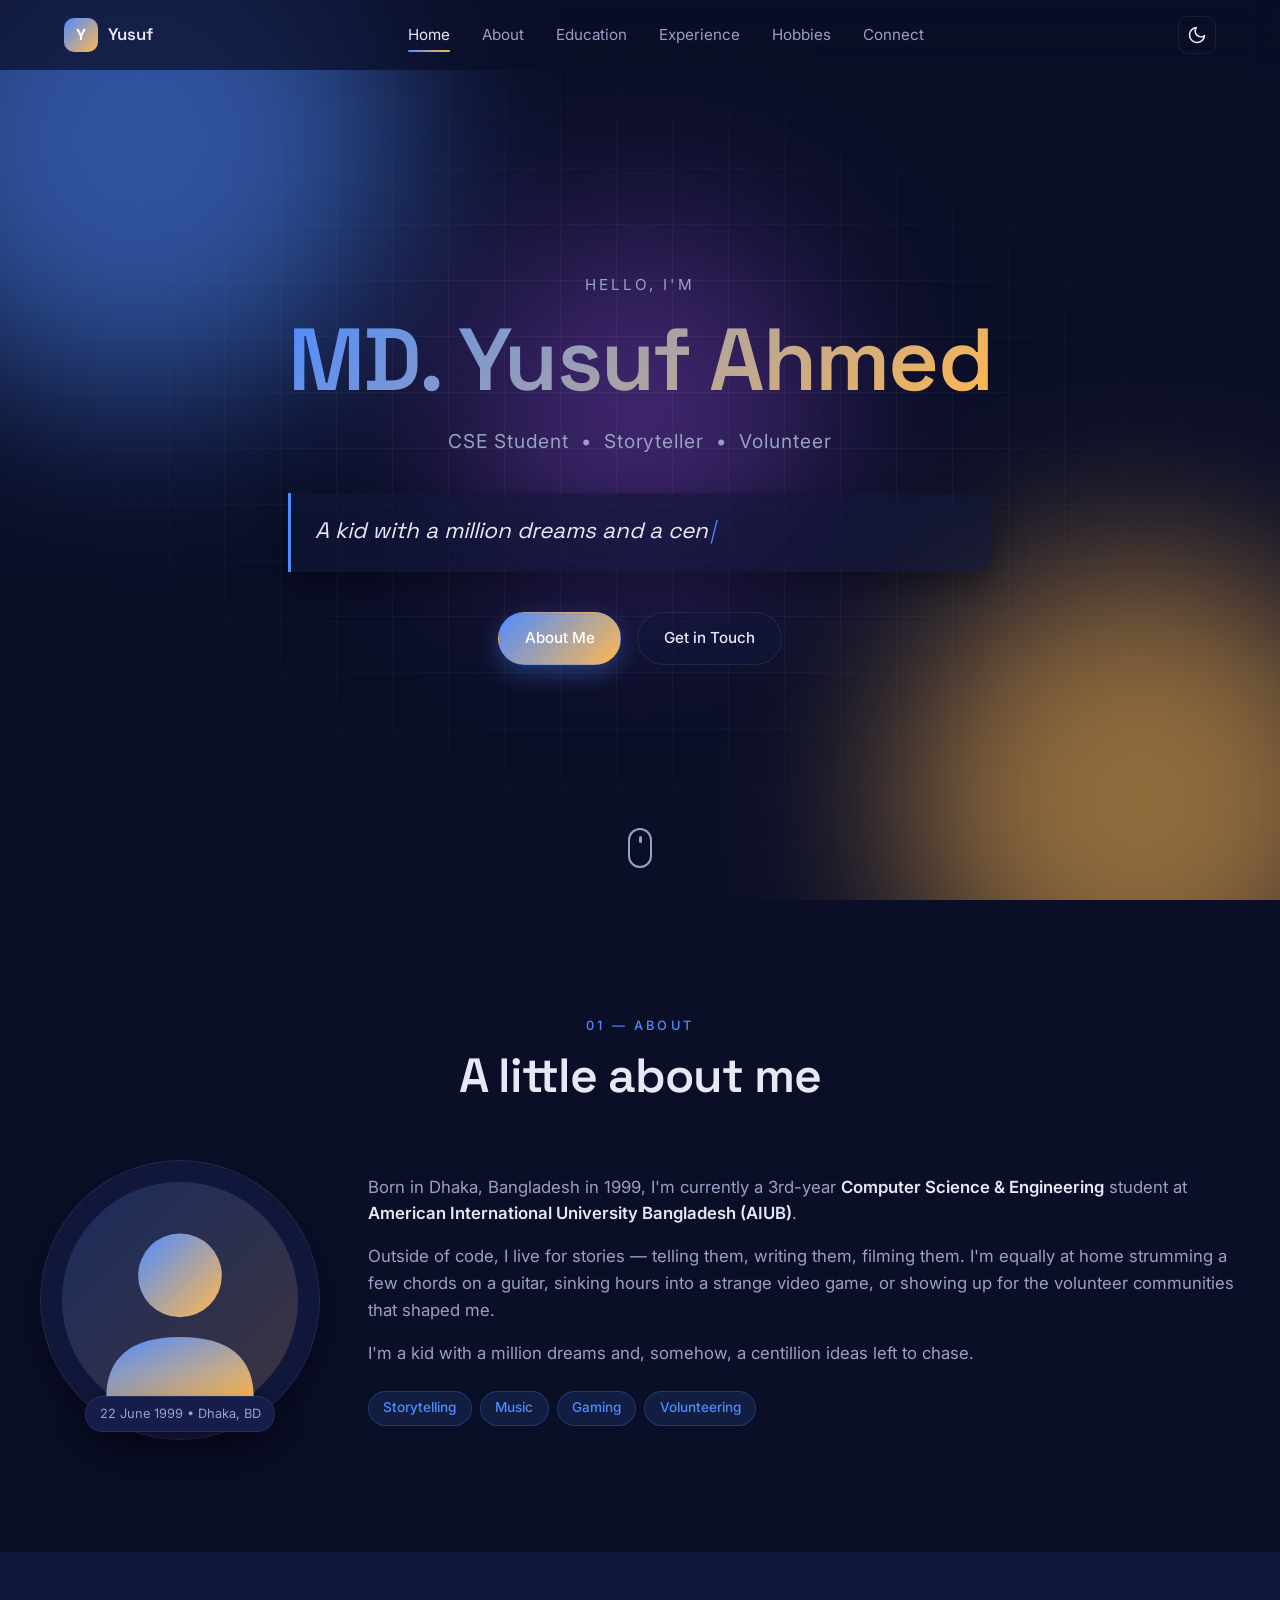
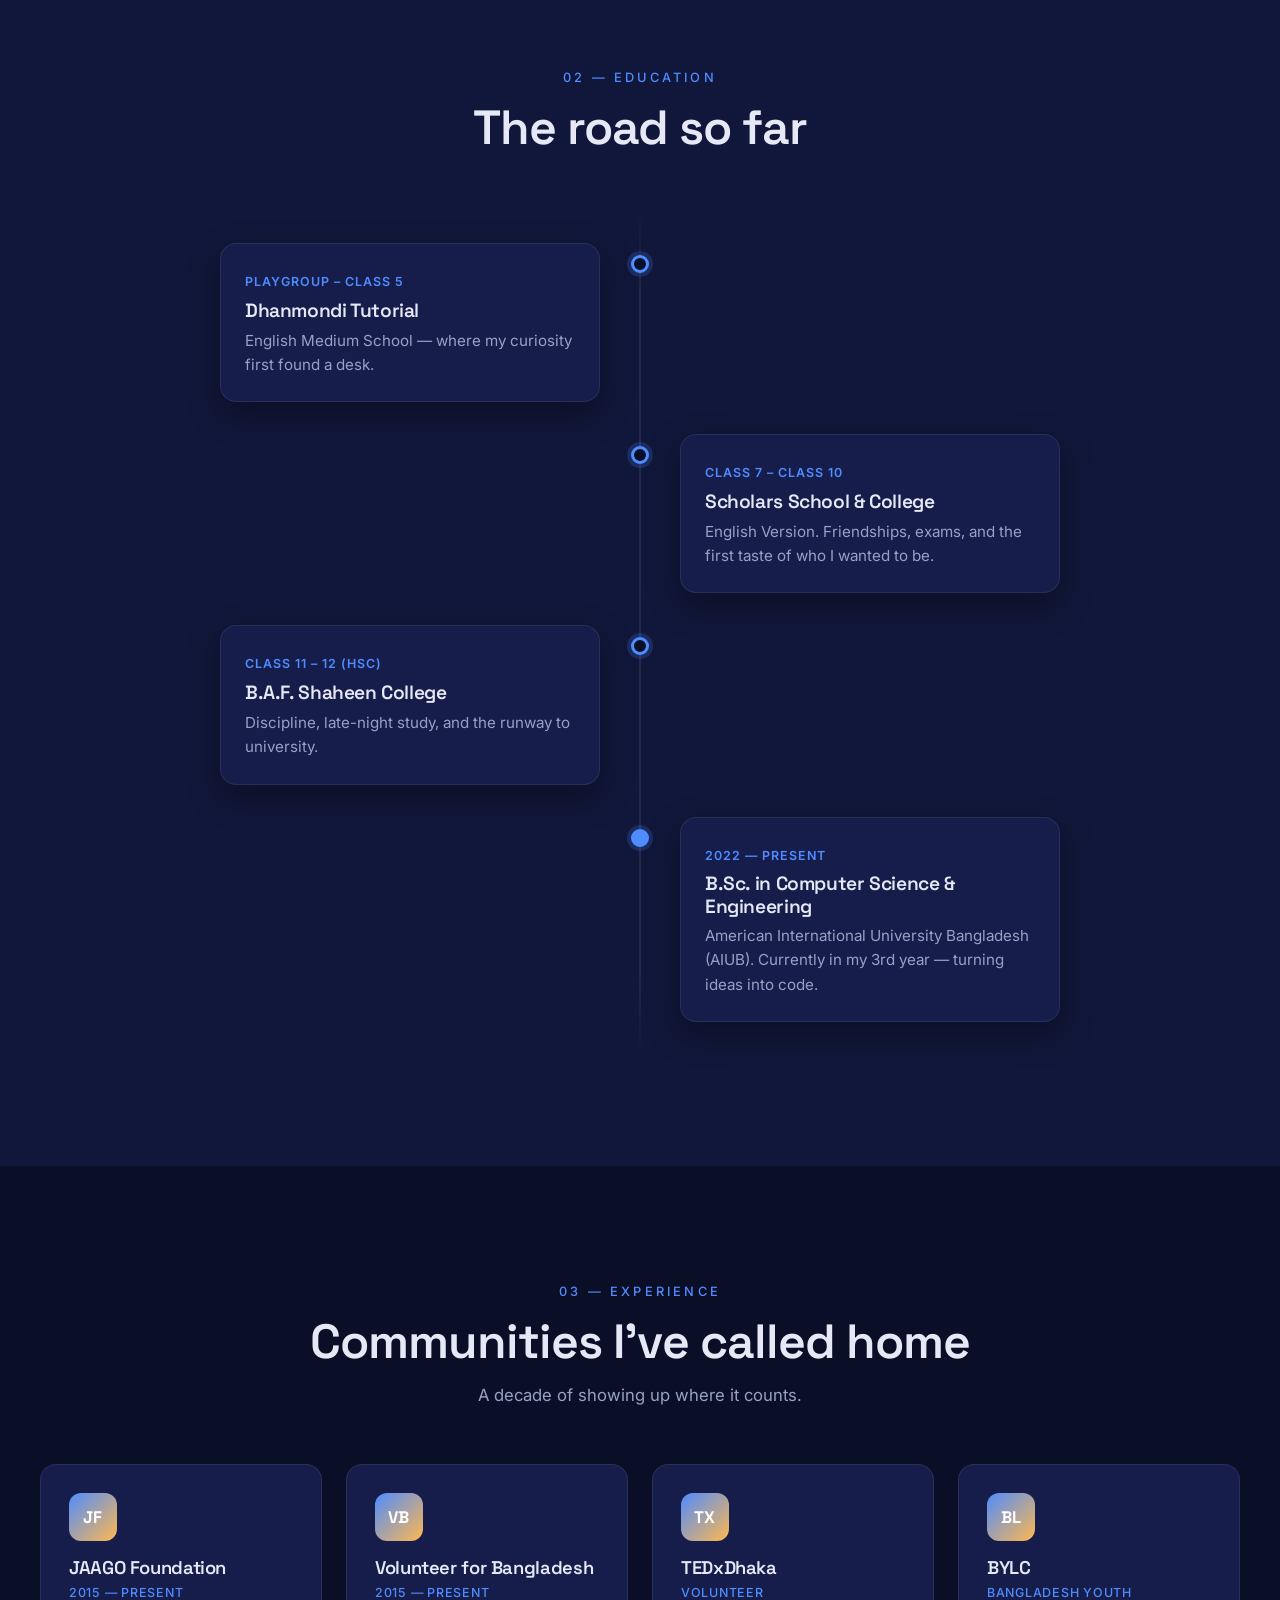
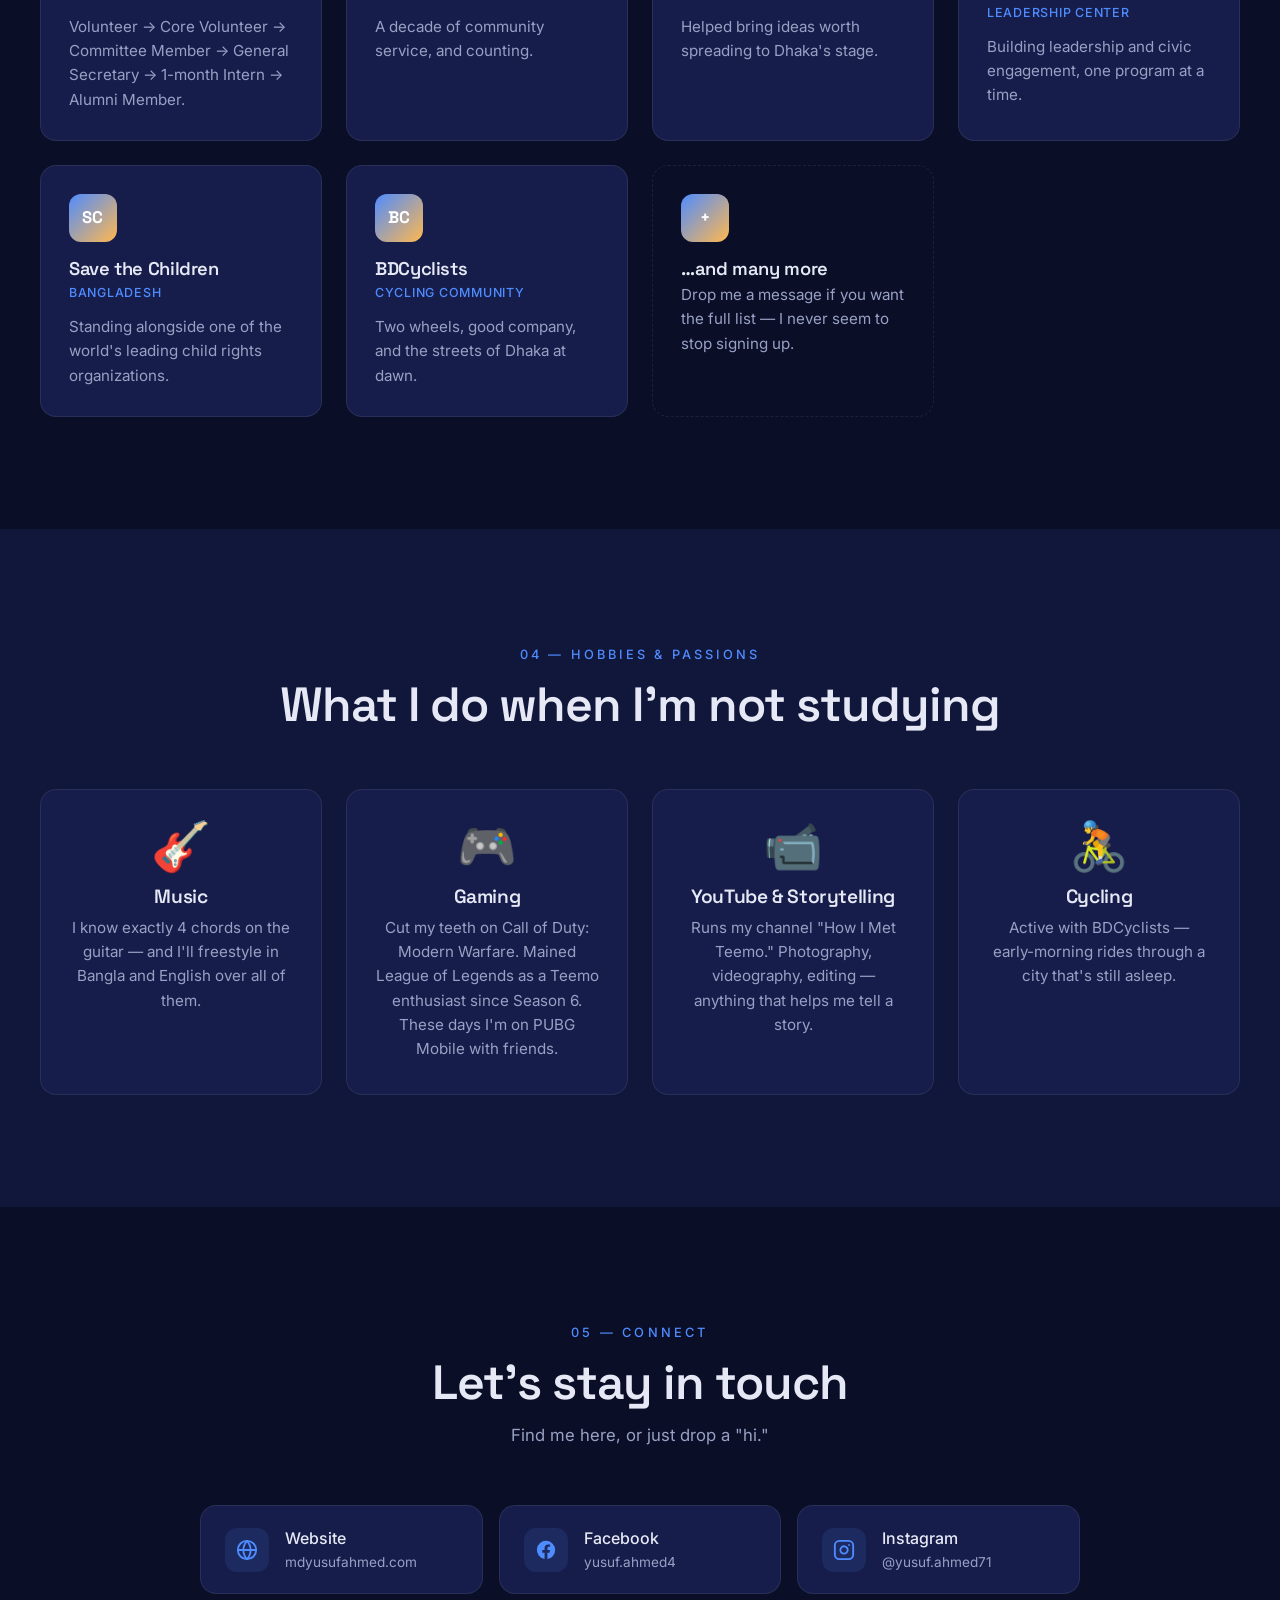
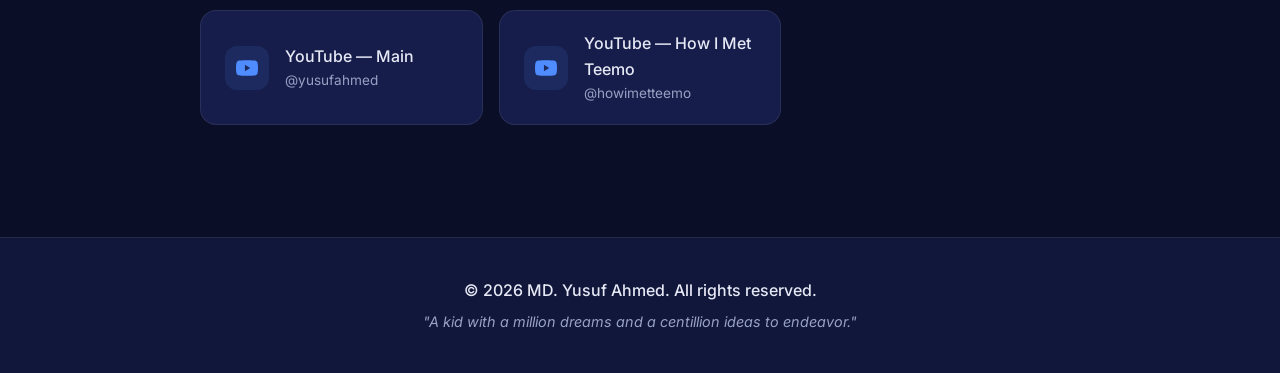
==== index.html @ c3d32e94 "Add files" ====
<!DOCTYPE html>
<html lang="en" data-theme="dark">
<head>
  <meta charset="UTF-8" />
  <meta name="viewport" content="width=device-width, initial-scale=1.0" />
  <meta name="description" content="Personal portfolio of MD. Yusuf Ahmed — CSE student, storyteller, volunteer." />
  <meta name="author" content="MD. Yusuf Ahmed" />
  <meta name="theme-color" content="#0a0e27" />
  <title>MD. Yusuf Ahmed — Portfolio</title>

  <link rel="preconnect" href="https://fonts.googleapis.com" />
  <link rel="preconnect" href="https://fonts.gstatic.com" crossorigin />
  <link
    href="https://fonts.googleapis.com/css2?family=Space+Grotesk:wght@400;500;600;700&family=Inter:wght@300;400;500;600&display=swap"
    rel="stylesheet"
  />
  <link rel="stylesheet" href="styles.css" />
</head>
<body>
  <!-- Scroll progress bar -->
  <div class="scroll-progress" id="scrollProgress" aria-hidden="true"></div>

  <!-- Sticky navigation -->
  <header class="nav" id="nav">
    <div class="nav__container">
      <a href="#home" class="nav__brand" aria-label="Yusuf Ahmed — Home">
        <span class="nav__brand-mark" aria-hidden="true">Y</span>
        <span class="nav__brand-name">Yusuf</span>
      </a>

      <nav aria-label="Primary">
        <ul class="nav__list" id="navList">
          <li><a href="#home" class="nav__link">Home</a></li>
          <li><a href="#about" class="nav__link">About</a></li>
          <li><a href="#education" class="nav__link">Education</a></li>
          <li><a href="#experience" class="nav__link">Experience</a></li>
          <li><a href="#hobbies" class="nav__link">Hobbies</a></li>
          <li><a href="#connect" class="nav__link">Connect</a></li>
        </ul>
      </nav>

      <div class="nav__actions">
        <button class="theme-toggle" id="themeToggle" aria-label="Toggle light and dark mode" type="button">
          <svg class="icon-sun" viewBox="0 0 24 24" width="20" height="20" fill="none" stroke="currentColor" stroke-width="2" stroke-linecap="round" stroke-linejoin="round" aria-hidden="true">
            <circle cx="12" cy="12" r="5" />
            <line x1="12" y1="1" x2="12" y2="3" />
            <line x1="12" y1="21" x2="12" y2="23" />
            <line x1="4.22" y1="4.22" x2="5.64" y2="5.64" />
            <line x1="18.36" y1="18.36" x2="19.78" y2="19.78" />
            <line x1="1" y1="12" x2="3" y2="12" />
            <line x1="21" y1="12" x2="23" y2="12" />
            <line x1="4.22" y1="19.78" x2="5.64" y2="18.36" />
            <line x1="18.36" y1="5.64" x2="19.78" y2="4.22" />
          </svg>
          <svg class="icon-moon" viewBox="0 0 24 24" width="20" height="20" fill="none" stroke="currentColor" stroke-width="2" stroke-linecap="round" stroke-linejoin="round" aria-hidden="true">
            <path d="M21 12.79A9 9 0 1 1 11.21 3 7 7 0 0 0 21 12.79z" />
          </svg>
        </button>

        <button class="nav__toggle" id="navToggle" aria-label="Toggle navigation menu" aria-expanded="false" aria-controls="navList" type="button">
          <span></span>
          <span></span>
          <span></span>
        </button>
      </div>
    </div>
  </header>

  <main>
    <!-- ===== Hero ===== -->
    <section id="home" class="hero">
      <div class="hero__bg" aria-hidden="true">
        <div class="hero__blob hero__blob--1"></div>
        <div class="hero__blob hero__blob--2"></div>
        <div class="hero__blob hero__blob--3"></div>
        <div class="hero__grid"></div>
      </div>

      <div class="hero__inner">
        <p class="hero__eyebrow reveal">Hello, I'm</p>
        <h1 class="hero__name reveal">MD. Yusuf Ahmed</h1>
        <p class="hero__role reveal">CSE Student &nbsp;•&nbsp; Storyteller &nbsp;•&nbsp; Volunteer</p>

        <blockquote class="hero__quote">
          <span class="sr-only">A kid with a million dreams and a centillion ideas to endeavor.</span>
          <span class="typewriter" id="typewriter" aria-hidden="true"></span><span class="cursor" aria-hidden="true">|</span>
        </blockquote>

        <div class="hero__cta reveal">
          <a href="#about" class="btn btn--primary">About Me</a>
          <a href="#connect" class="btn btn--ghost">Get in Touch</a>
        </div>
      </div>

      <a href="#about" class="hero__scroll" aria-label="Scroll to About section">
        <span></span>
      </a>
    </section>

    <!-- ===== About ===== -->
    <section id="about" class="section">
      <div class="container">
        <header class="section__header reveal">
          <span class="section__kicker">01 — About</span>
          <h2 class="section__title">A little about me</h2>
        </header>

        <div class="about">
          <div class="about__portrait reveal">
            <div class="about__avatar" aria-hidden="true">
              <svg viewBox="0 0 200 200" width="100%" height="100%">
                <defs>
                  <linearGradient id="avatarGrad" x1="0%" y1="0%" x2="100%" y2="100%">
                    <stop offset="0%" stop-color="#4f8cff" />
                    <stop offset="100%" stop-color="#ffb84f" />
                  </linearGradient>
                </defs>
                <circle cx="100" cy="100" r="96" fill="url(#avatarGrad)" opacity="0.18" />
                <circle cx="100" cy="80" r="34" fill="url(#avatarGrad)" />
                <path d="M40 180 Q40 130 100 130 Q160 130 160 180 Z" fill="url(#avatarGrad)" />
              </svg>
            </div>
            <span class="about__chip">22 June 1999 • Dhaka, BD</span>
          </div>

          <div class="about__text reveal">
            <p>
              Born in Dhaka, Bangladesh in 1999, I'm currently a 3rd-year
              <strong>Computer Science &amp; Engineering</strong> student at
              <strong>American International University Bangladesh (AIUB)</strong>.
            </p>
            <p>
              Outside of code, I live for stories — telling them, writing them, filming them.
              I'm equally at home strumming a few chords on a guitar, sinking hours into a strange
              video game, or showing up for the volunteer communities that shaped me.
            </p>
            <p>I'm a kid with a million dreams and, somehow, a centillion ideas left to chase.</p>
            <ul class="about__tags" aria-label="Interests">
              <li class="tag">Storytelling</li>
              <li class="tag">Music</li>
              <li class="tag">Gaming</li>
              <li class="tag">Volunteering</li>
            </ul>
          </div>
        </div>
      </div>
    </section>

    <!-- ===== Education ===== -->
    <section id="education" class="section section--alt">
      <div class="container">
        <header class="section__header reveal">
          <span class="section__kicker">02 — Education</span>
          <h2 class="section__title">The road so far</h2>
        </header>

        <ol class="timeline" aria-label="Education timeline">
          <li class="timeline__item reveal">
            <span class="timeline__dot" aria-hidden="true"></span>
            <article class="timeline__card">
              <span class="timeline__period">Playgroup – Class 5</span>
              <h3 class="timeline__title">Dhanmondi Tutorial</h3>
              <p class="timeline__desc">English Medium School — where my curiosity first found a desk.</p>
            </article>
          </li>

          <li class="timeline__item reveal">
            <span class="timeline__dot" aria-hidden="true"></span>
            <article class="timeline__card">
              <span class="timeline__period">Class 7 – Class 10</span>
              <h3 class="timeline__title">Scholars School &amp; College</h3>
              <p class="timeline__desc">English Version. Friendships, exams, and the first taste of who I wanted to be.</p>
            </article>
          </li>

          <li class="timeline__item reveal">
            <span class="timeline__dot" aria-hidden="true"></span>
            <article class="timeline__card">
              <span class="timeline__period">Class 11 – 12 (HSC)</span>
              <h3 class="timeline__title">B.A.F. Shaheen College</h3>
              <p class="timeline__desc">Discipline, late-night study, and the runway to university.</p>
            </article>
          </li>

          <li class="timeline__item timeline__item--current reveal">
            <span class="timeline__dot" aria-hidden="true"></span>
            <article class="timeline__card">
              <span class="timeline__period">2022 — Present</span>
              <h3 class="timeline__title">B.Sc. in Computer Science &amp; Engineering</h3>
              <p class="timeline__desc">American International University Bangladesh (AIUB). Currently in my 3rd year — turning ideas into code.</p>
            </article>
          </li>
        </ol>
      </div>
    </section>

    <!-- ===== Experience ===== -->
    <section id="experience" class="section">
      <div class="container">
        <header class="section__header reveal">
          <span class="section__kicker">03 — Experience</span>
          <h2 class="section__title">Communities I've called home</h2>
          <p class="section__subtitle">A decade of showing up where it counts.</p>
        </header>

        <div class="cards">
          <article class="card reveal">
            <span class="card__icon" aria-hidden="true">JF</span>
            <h3 class="card__title">JAAGO Foundation</h3>
            <p class="card__meta">2015 — Present</p>
            <p class="card__desc">
              Volunteer → Core Volunteer → Committee Member → General Secretary → 1-month Intern → Alumni Member.
            </p>
          </article>

          <article class="card reveal">
            <span class="card__icon" aria-hidden="true">VB</span>
            <h3 class="card__title">Volunteer for Bangladesh</h3>
            <p class="card__meta">2015 — Present</p>
            <p class="card__desc">A decade of community service, and counting.</p>
          </article>

          <article class="card reveal">
            <span class="card__icon" aria-hidden="true">TX</span>
            <h3 class="card__title">TEDxDhaka</h3>
            <p class="card__meta">Volunteer</p>
            <p class="card__desc">Helped bring ideas worth spreading to Dhaka's stage.</p>
          </article>

          <article class="card reveal">
            <span class="card__icon" aria-hidden="true">BL</span>
            <h3 class="card__title">BYLC</h3>
            <p class="card__meta">Bangladesh Youth Leadership Center</p>
            <p class="card__desc">Building leadership and civic engagement, one program at a time.</p>
          </article>

          <article class="card reveal">
            <span class="card__icon" aria-hidden="true">SC</span>
            <h3 class="card__title">Save the Children</h3>
            <p class="card__meta">Bangladesh</p>
            <p class="card__desc">Standing alongside one of the world's leading child rights organizations.</p>
          </article>

          <article class="card reveal">
            <span class="card__icon" aria-hidden="true">BC</span>
            <h3 class="card__title">BDCyclists</h3>
            <p class="card__meta">Cycling Community</p>
            <p class="card__desc">Two wheels, good company, and the streets of Dhaka at dawn.</p>
          </article>

          <article class="card card--more reveal">
            <span class="card__icon" aria-hidden="true">+</span>
            <h3 class="card__title">…and many more</h3>
            <p class="card__desc">Drop me a message if you want the full list — I never seem to stop signing up.</p>
          </article>
        </div>
      </div>
    </section>

    <!-- ===== Hobbies ===== -->
    <section id="hobbies" class="section section--alt">
      <div class="container">
        <header class="section__header reveal">
          <span class="section__kicker">04 — Hobbies &amp; Passions</span>
          <h2 class="section__title">What I do when I'm not studying</h2>
        </header>

        <div class="hobbies">
          <article class="hobby reveal">
            <div class="hobby__emoji" aria-hidden="true">🎸</div>
            <h3 class="hobby__title">Music</h3>
            <p class="hobby__desc">I know exactly 4 chords on the guitar — and I'll freestyle in Bangla and English over all of them.</p>
          </article>

          <article class="hobby reveal">
            <div class="hobby__emoji" aria-hidden="true">🎮</div>
            <h3 class="hobby__title">Gaming</h3>
            <p class="hobby__desc">Cut my teeth on Call of Duty: Modern Warfare. Mained League of Legends as a Teemo enthusiast since Season 6. These days I'm on PUBG Mobile with friends.</p>
          </article>

          <article class="hobby reveal">
            <div class="hobby__emoji" aria-hidden="true">📹</div>
            <h3 class="hobby__title">YouTube &amp; Storytelling</h3>
            <p class="hobby__desc">Runs my channel "How I Met Teemo." Photography, videography, editing — anything that helps me tell a story.</p>
          </article>

          <article class="hobby reveal">
            <div class="hobby__emoji" aria-hidden="true">🚴</div>
            <h3 class="hobby__title">Cycling</h3>
            <p class="hobby__desc">Active with BDCyclists — early-morning rides through a city that's still asleep.</p>
          </article>
        </div>
      </div>
    </section>

    <!-- ===== Connect ===== -->
    <section id="connect" class="section">
      <div class="container">
        <header class="section__header reveal">
          <span class="section__kicker">05 — Connect</span>
          <h2 class="section__title">Let's stay in touch</h2>
          <p class="section__subtitle">Find me here, or just drop a "hi."</p>
        </header>

        <div class="socials">
          <a class="social reveal" href="https://www.mdyusufahmed.com" target="_blank" rel="noopener noreferrer" aria-label="Personal website">
            <span class="social__icon" aria-hidden="true">
              <svg viewBox="0 0 24 24" width="22" height="22" fill="none" stroke="currentColor" stroke-width="2" stroke-linecap="round" stroke-linejoin="round">
                <circle cx="12" cy="12" r="10" />
                <line x1="2" y1="12" x2="22" y2="12" />
                <path d="M12 2a15.3 15.3 0 0 1 4 10 15.3 15.3 0 0 1-4 10 15.3 15.3 0 0 1-4-10 15.3 15.3 0 0 1 4-10z" />
              </svg>
            </span>
            <span class="social__text">
              <span class="social__label">Website</span>
              <span class="social__handle">mdyusufahmed.com</span>
            </span>
          </a>

          <a class="social reveal" href="https://www.facebook.com/yusuf.ahmed4" target="_blank" rel="noopener noreferrer" aria-label="Facebook profile">
            <span class="social__icon" aria-hidden="true">
              <svg viewBox="0 0 24 24" width="22" height="22" fill="currentColor">
                <path d="M22 12a10 10 0 1 0-11.56 9.88v-6.99H7.9V12h2.54V9.8c0-2.5 1.49-3.89 3.77-3.89 1.09 0 2.24.19 2.24.19v2.47h-1.26c-1.24 0-1.63.77-1.63 1.56V12h2.77l-.44 2.89h-2.33v6.99A10 10 0 0 0 22 12z" />
              </svg>
            </span>
            <span class="social__text">
              <span class="social__label">Facebook</span>
              <span class="social__handle">yusuf.ahmed4</span>
            </span>
          </a>

          <a class="social reveal" href="https://www.instagram.com/yusuf.ahmed71/" target="_blank" rel="noopener noreferrer" aria-label="Instagram profile">
            <span class="social__icon" aria-hidden="true">
              <svg viewBox="0 0 24 24" width="22" height="22" fill="none" stroke="currentColor" stroke-width="2" stroke-linecap="round" stroke-linejoin="round">
                <rect x="2" y="2" width="20" height="20" rx="5" ry="5" />
                <path d="M16 11.37A4 4 0 1 1 12.63 8 4 4 0 0 1 16 11.37z" />
                <line x1="17.5" y1="6.5" x2="17.51" y2="6.5" />
              </svg>
            </span>
            <span class="social__text">
              <span class="social__label">Instagram</span>
              <span class="social__handle">@yusuf.ahmed71</span>
            </span>
          </a>

          <a class="social reveal" href="https://www.youtube.com/@yusufahmed" target="_blank" rel="noopener noreferrer" aria-label="YouTube main channel">
            <span class="social__icon" aria-hidden="true">
              <svg viewBox="0 0 24 24" width="22" height="22" fill="currentColor">
                <path d="M23.5 6.2a3 3 0 0 0-2.1-2.1C19.5 3.5 12 3.5 12 3.5s-7.5 0-9.4.6A3 3 0 0 0 .5 6.2 31 31 0 0 0 0 12a31 31 0 0 0 .5 5.8 3 3 0 0 0 2.1 2.1c1.9.6 9.4.6 9.4.6s7.5 0 9.4-.6a3 3 0 0 0 2.1-2.1A31 31 0 0 0 24 12a31 31 0 0 0-.5-5.8zM9.75 15.5V8.5L15.5 12z" />
              </svg>
            </span>
            <span class="social__text">
              <span class="social__label">YouTube — Main</span>
              <span class="social__handle">@yusufahmed</span>
            </span>
          </a>

          <a class="social reveal" href="https://www.youtube.com/@howimetteemo" target="_blank" rel="noopener noreferrer" aria-label="YouTube channel — How I Met Teemo">
            <span class="social__icon" aria-hidden="true">
              <svg viewBox="0 0 24 24" width="22" height="22" fill="currentColor">
                <path d="M23.5 6.2a3 3 0 0 0-2.1-2.1C19.5 3.5 12 3.5 12 3.5s-7.5 0-9.4.6A3 3 0 0 0 .5 6.2 31 31 0 0 0 0 12a31 31 0 0 0 .5 5.8 3 3 0 0 0 2.1 2.1c1.9.6 9.4.6 9.4.6s7.5 0 9.4-.6a3 3 0 0 0 2.1-2.1A31 31 0 0 0 24 12a31 31 0 0 0-.5-5.8zM9.75 15.5V8.5L15.5 12z" />
              </svg>
            </span>
            <span class="social__text">
              <span class="social__label">YouTube — How I Met Teemo</span>
              <span class="social__handle">@howimetteemo</span>
            </span>
          </a>
        </div>
      </div>
    </section>
  </main>

  <footer class="footer">
    <div class="container footer__inner">
      <p class="footer__name">© <span id="year"></span> MD. Yusuf Ahmed. All rights reserved.</p>
      <p class="footer__quote">"A kid with a million dreams and a centillion ideas to endeavor."</p>
    </div>
  </footer>

  <button class="back-to-top" id="backToTop" aria-label="Back to top" type="button">
    <svg viewBox="0 0 24 24" width="20" height="20" fill="none" stroke="currentColor" stroke-width="2" stroke-linecap="round" stroke-linejoin="round" aria-hidden="true">
      <line x1="12" y1="19" x2="12" y2="5" />
      <polyline points="5 12 12 5 19 12" />
    </svg>
  </button>

  <script src="script.js"></script>
</body>
</html>
---- styles.css ----
/* =========================================================
   Yusuf Ahmed — Portfolio styles
   BEM-ish class names. CSS custom properties for theming.
   ========================================================= */

/* ---------- 1. Tokens / Theme variables ---------- */
:root {
  /* Dark theme (default) */
  --bg:           #0a0e27;
  --bg-elev:      #11173a;
  --bg-elev-2:    #161d4a;
  --text:         #e6e9f5;
  --text-muted:   #98a1c4;
  --border:       rgba(255, 255, 255, 0.08);

  --accent:       #4f8cff;
  --accent-2:     #ffb84f;
  --accent-glow:  rgba(79, 140, 255, 0.35);
  --gradient:     linear-gradient(135deg, #4f8cff 0%, #ffb84f 100%);

  --shadow-card:  0 12px 32px rgba(0, 0, 0, 0.35);
  --shadow-hover: 0 20px 48px rgba(79, 140, 255, 0.25);

  --radius-sm: 8px;
  --radius-md: 16px;
  --radius-lg: 24px;

  --font-display: 'Space Grotesk', 'Inter', system-ui, sans-serif;
  --font-body:    'Inter', system-ui, -apple-system, sans-serif;

  --max-w:       1200px;
  --section-pad: 7rem;
  --nav-h:       70px;
  --ease:        cubic-bezier(0.22, 1, 0.36, 1);
}

[data-theme="light"] {
  --bg:           #f6f7fb;
  --bg-elev:      #ffffff;
  --bg-elev-2:    #ffffff;
  --text:         #0c1230;
  --text-muted:   #5b6488;
  --border:       rgba(12, 18, 48, 0.10);

  --accent:       #2563eb;
  --accent-2:     #d97706;
  --accent-glow:  rgba(37, 99, 235, 0.20);
  --gradient:     linear-gradient(135deg, #2563eb 0%, #d97706 100%);

  --shadow-card:  0 12px 32px rgba(12, 18, 48, 0.08);
  --shadow-hover: 0 20px 48px rgba(37, 99, 235, 0.18);
}

/* ---------- 2. Reset / base ---------- */
*, *::before, *::after { box-sizing: border-box; }
html { scroll-behavior: smooth; -webkit-text-size-adjust: 100%; }
body {
  margin: 0;
  font-family: var(--font-body);
  background: var(--bg);
  color: var(--text);
  line-height: 1.6;
  -webkit-font-smoothing: antialiased;
  text-rendering: optimizeLegibility;
  overflow-x: hidden;
  transition: background-color 0.3s var(--ease), color 0.3s var(--ease);
}
img, svg { display: block; max-width: 100%; }
a       { color: inherit; text-decoration: none; }
ul, ol  { list-style: none; padding: 0; margin: 0; }
button  { font: inherit; cursor: pointer; border: none; background: none; color: inherit; }

h1, h2, h3 {
  font-family: var(--font-display);
  font-weight: 600;
  line-height: 1.15;
  letter-spacing: -0.02em;
  margin: 0;
}

.sr-only {
  position: absolute;
  width: 1px; height: 1px;
  padding: 0; margin: -1px;
  overflow: hidden;
  clip: rect(0, 0, 0, 0);
  white-space: nowrap;
  border: 0;
}

:focus-visible {
  outline: 2px solid var(--accent);
  outline-offset: 3px;
  border-radius: 4px;
}

/* ---------- 3. Scroll progress ---------- */
.scroll-progress {
  position: fixed;
  top: 0; left: 0;
  height: 3px;
  width: 0;
  background: var(--gradient);
  z-index: 1000;
  transition: width 0.05s linear;
}

/* ---------- 4. Navigation ---------- */
.nav {
  position: fixed;
  top: 0; left: 0; right: 0;
  height: var(--nav-h);
  z-index: 100;
  backdrop-filter: blur(14px);
  -webkit-backdrop-filter: blur(14px);
  background: color-mix(in srgb, var(--bg) 70%, transparent);
  border-bottom: 1px solid transparent;
  transition: border-color 0.3s var(--ease), background-color 0.3s var(--ease);
}
.nav--scrolled { border-color: var(--border); }

.nav__container {
  max-width: var(--max-w);
  height: 100%;
  margin: 0 auto;
  padding: 0 1.5rem;
  display: flex;
  align-items: center;
  justify-content: space-between;
  gap: 1rem;
}

.nav__brand {
  display: flex;
  align-items: center;
  gap: 0.65rem;
  font-family: var(--font-display);
  font-weight: 600;
}
.nav__brand-mark {
  display: inline-grid;
  place-items: center;
  width: 34px; height: 34px;
  border-radius: 10px;
  background: var(--gradient);
  color: #fff;
  font-weight: 700;
}
.nav__brand-name { font-size: 1.05rem; }

.nav__list { display: flex; gap: 2rem; }
.nav__link {
  position: relative;
  font-size: 0.95rem;
  color: var(--text-muted);
  padding: 0.25rem 0;
  transition: color 0.2s var(--ease);
}
.nav__link::after {
  content: "";
  position: absolute;
  left: 0; right: 0; bottom: -4px;
  height: 2px;
  background: var(--gradient);
  transform: scaleX(0);
  transform-origin: left;
  transition: transform 0.3s var(--ease);
  border-radius: 2px;
}
.nav__link:hover,
.nav__link.is-active            { color: var(--text); }
.nav__link:hover::after,
.nav__link.is-active::after     { transform: scaleX(1); }

.nav__actions { display: flex; align-items: center; gap: 0.5rem; }

.theme-toggle {
  width: 38px; height: 38px;
  border-radius: 10px;
  border: 1px solid var(--border);
  display: grid; place-items: center;
  color: var(--text);
  transition: border-color 0.2s var(--ease), transform 0.2s var(--ease), background 0.2s var(--ease);
}
.theme-toggle:hover { border-color: var(--accent); transform: translateY(-1px); }
[data-theme="dark"]  .theme-toggle .icon-sun  { display: none; }
[data-theme="dark"]  .theme-toggle .icon-moon { display: block; }
[data-theme="light"] .theme-toggle .icon-sun  { display: block; }
[data-theme="light"] .theme-toggle .icon-moon { display: none; }

.nav__toggle {
  display: none;
  width: 38px; height: 38px;
  flex-direction: column;
  justify-content: center;
  align-items: center;
  gap: 5px;
  border-radius: 10px;
  border: 1px solid var(--border);
}
.nav__toggle span {
  width: 18px; height: 2px;
  background: var(--text);
  border-radius: 2px;
  transition: transform 0.25s var(--ease), opacity 0.25s var(--ease);
}
.nav__toggle[aria-expanded="true"] span:nth-child(1) { transform: translateY(7px) rotate(45deg); }
.nav__toggle[aria-expanded="true"] span:nth-child(2) { opacity: 0; }
.nav__toggle[aria-expanded="true"] span:nth-child(3) { transform: translateY(-7px) rotate(-45deg); }

/* ---------- 5. Hero ---------- */
.hero {
  position: relative;
  min-height: 100vh;
  display: grid;
  place-items: center;
  padding: calc(var(--nav-h) + 2rem) 1.5rem 4rem;
  overflow: hidden;
  isolation: isolate;
}

.hero__bg {
  position: absolute; inset: 0;
  z-index: -1;
  overflow: hidden;
}
.hero__blob {
  position: absolute;
  border-radius: 50%;
  filter: blur(90px);
  opacity: 0.55;
  animation: float 18s ease-in-out infinite;
}
.hero__blob--1 {
  width: 520px; height: 520px;
  background: var(--accent);
  top: -120px; left: -120px;
}
.hero__blob--2 {
  width: 480px; height: 480px;
  background: var(--accent-2);
  bottom: -140px; right: -100px;
  animation-delay: -6s;
}
.hero__blob--3 {
  width: 360px; height: 360px;
  background: #a855f7;
  top: 45%; left: 50%;
  transform: translate(-50%, -50%);
  animation-delay: -12s;
  opacity: 0.35;
}
[data-theme="light"] .hero__blob    { opacity: 0.30; }
[data-theme="light"] .hero__blob--3 { opacity: 0.18; }

.hero__grid {
  position: absolute; inset: 0;
  background-image:
    linear-gradient(var(--border) 1px, transparent 1px),
    linear-gradient(90deg, var(--border) 1px, transparent 1px);
  background-size: 56px 56px;
  mask-image: radial-gradient(ellipse at center, black 30%, transparent 75%);
  -webkit-mask-image: radial-gradient(ellipse at center, black 30%, transparent 75%);
  opacity: 0.5;
}

@keyframes float {
  0%, 100% { transform: translate(0, 0) scale(1); }
  33%      { transform: translate(40px, -30px) scale(1.05); }
  66%      { transform: translate(-30px, 30px) scale(0.95); }
}

.hero__inner {
  max-width: 920px;
  text-align: center;
  position: relative;
}
.hero__eyebrow {
  margin: 0 0 0.75rem;
  font-size: 0.95rem;
  letter-spacing: 0.2em;
  text-transform: uppercase;
  color: var(--text-muted);
}
.hero__name {
  font-size: clamp(2.5rem, 7vw, 5.5rem);
  background: var(--gradient);
  -webkit-background-clip: text;
          background-clip: text;
  color: transparent;
  margin-bottom: 1rem;
}
.hero__role {
  font-size: clamp(1rem, 1.6vw, 1.2rem);
  color: var(--text-muted);
  letter-spacing: 0.05em;
  margin: 0 0 2.25rem;
}

.hero__quote {
  margin: 0 auto 2.5rem;
  padding: 1.25rem 1.5rem;
  max-width: 720px;
  font-family: var(--font-display);
  font-size: clamp(1.05rem, 1.8vw, 1.4rem);
  font-style: italic;
  color: var(--text);
  border-left: 3px solid var(--accent);
  background: color-mix(in srgb, var(--bg-elev) 60%, transparent);
  border-radius: 0 var(--radius-md) var(--radius-md) 0;
  text-align: left;
  min-height: 3.5em;
  box-shadow: var(--shadow-card);
}
.cursor {
  display: inline-block;
  margin-left: 2px;
  animation: blink 1s steps(1) infinite;
  color: var(--accent);
  font-weight: 300;
}
@keyframes blink { 50% { opacity: 0; } }

.hero__cta {
  display: flex;
  gap: 1rem;
  justify-content: center;
  flex-wrap: wrap;
}

.btn {
  display: inline-flex;
  align-items: center;
  gap: 0.5rem;
  padding: 0.85rem 1.6rem;
  border-radius: 999px;
  font-weight: 500;
  font-size: 0.95rem;
  border: 1px solid transparent;
  transition: transform 0.2s var(--ease), box-shadow 0.3s var(--ease), background 0.2s var(--ease), border-color 0.2s var(--ease);
}
.btn--primary {
  background: var(--gradient);
  color: #fff;
  box-shadow: 0 8px 24px var(--accent-glow);
}
.btn--primary:hover {
  transform: translateY(-2px);
  box-shadow: 0 14px 36px var(--accent-glow);
}
.btn--ghost {
  color: var(--text);
  border-color: var(--border);
  background: color-mix(in srgb, var(--bg-elev) 50%, transparent);
}
.btn--ghost:hover { border-color: var(--accent); transform: translateY(-2px); }

.hero__scroll {
  position: absolute;
  bottom: 2rem;
  left: 50%;
  transform: translateX(-50%);
  width: 24px;
  height: 40px;
  border-radius: 12px;
  border: 2px solid var(--text-muted);
  display: grid;
  place-items: start center;
  padding-top: 6px;
}
.hero__scroll span {
  display: block;
  width: 3px; height: 7px;
  border-radius: 2px;
  background: var(--text-muted);
  animation: scrollDot 1.8s ease-in-out infinite;
}
@keyframes scrollDot {
  0%   { transform: translateY(0);    opacity: 1; }
  100% { transform: translateY(14px); opacity: 0; }
}

/* ---------- 6. Sections ---------- */
.section {
  padding: var(--section-pad) 1.5rem;
  position: relative;
}
.section--alt { background: var(--bg-elev); }
.container    { max-width: var(--max-w); margin: 0 auto; }

.section__header { margin-bottom: 3.5rem; text-align: center; }
.section__kicker {
  display: inline-block;
  font-size: 0.8rem;
  letter-spacing: 0.25em;
  text-transform: uppercase;
  color: var(--accent);
  margin-bottom: 0.75rem;
  font-weight: 500;
}
.section__title    { font-size: clamp(2rem, 4vw, 3rem); }
.section__subtitle { color: var(--text-muted); margin-top: 0.75rem; font-size: 1.05rem; }

/* ---------- 7. About ---------- */
.about {
  display: grid;
  grid-template-columns: 280px 1fr;
  gap: 3rem;
  align-items: center;
}
.about__portrait { position: relative; }
.about__avatar {
  width: 100%;
  aspect-ratio: 1;
  border-radius: 50%;
  background: var(--bg-elev);
  padding: 1rem;
  box-shadow: var(--shadow-card);
  border: 1px solid var(--border);
}
.about__chip {
  position: absolute;
  bottom: 8px;
  left: 50%;
  transform: translateX(-50%);
  background: var(--bg-elev-2);
  border: 1px solid var(--border);
  padding: 0.4rem 0.85rem;
  border-radius: 999px;
  font-size: 0.8rem;
  white-space: nowrap;
  color: var(--text-muted);
  box-shadow: var(--shadow-card);
}
.about__text p          { margin: 0 0 1rem; color: var(--text-muted); font-size: 1.05rem; }
.about__text p strong   { color: var(--text); font-weight: 600; }
.about__tags {
  display: flex;
  flex-wrap: wrap;
  gap: 0.5rem;
  margin-top: 1.5rem;
}
.tag {
  padding: 0.35rem 0.9rem;
  background: color-mix(in srgb, var(--accent) 12%, transparent);
  color: var(--accent);
  border-radius: 999px;
  font-size: 0.85rem;
  font-weight: 500;
  border: 1px solid color-mix(in srgb, var(--accent) 25%, transparent);
}

/* ---------- 8. Timeline ---------- */
.timeline {
  position: relative;
  padding: 1rem 0;
  margin: 0 auto;
  max-width: 920px;
}
.timeline::before {
  content: "";
  position: absolute;
  left: 50%;
  top: 0; bottom: 0;
  width: 2px;
  background: linear-gradient(to bottom, transparent, var(--border) 10%, var(--border) 90%, transparent);
  transform: translateX(-50%);
}
.timeline__item {
  position: relative;
  width: 50%;
  padding: 1rem 2.5rem;
}
.timeline__item:nth-child(odd)  { left: 0;   text-align: right; }
.timeline__item:nth-child(even) { left: 50%; text-align: left;  }

.timeline__dot {
  position: absolute;
  top: 1.75rem;
  width: 18px; height: 18px;
  border-radius: 50%;
  background: var(--bg);
  border: 3px solid var(--accent);
  box-shadow: 0 0 0 4px color-mix(in srgb, var(--accent) 18%, transparent);
}
.timeline__item:nth-child(odd)  .timeline__dot { right: -9px; }
.timeline__item:nth-child(even) .timeline__dot { left:  -9px; }
.timeline__item--current .timeline__dot {
  background: var(--accent);
  animation: pulse 2s infinite;
}
@keyframes pulse {
  0%   { box-shadow: 0 0 0 0  color-mix(in srgb, var(--accent) 50%, transparent); }
  70%  { box-shadow: 0 0 0 14px transparent; }
  100% { box-shadow: 0 0 0 0  transparent; }
}

.timeline__card {
  background: var(--bg-elev-2);
  padding: 1.5rem;
  border-radius: var(--radius-md);
  border: 1px solid var(--border);
  box-shadow: var(--shadow-card);
  transition: transform 0.3s var(--ease), border-color 0.3s var(--ease);
  display: inline-block;
  text-align: left;
}
.timeline__card:hover { transform: translateY(-4px); border-color: var(--accent); }
.timeline__period {
  display: inline-block;
  font-size: 0.78rem;
  color: var(--accent);
  letter-spacing: 0.08em;
  text-transform: uppercase;
  font-weight: 600;
  margin-bottom: 0.5rem;
}
.timeline__title { font-size: 1.2rem; margin-bottom: 0.4rem; }
.timeline__desc  { color: var(--text-muted); margin: 0; font-size: 0.95rem; }

/* ---------- 9. Experience cards ---------- */
.cards {
  display: grid;
  grid-template-columns: repeat(auto-fit, minmax(260px, 1fr));
  gap: 1.5rem;
}
.card {
  background: var(--bg-elev-2);
  border: 1px solid var(--border);
  border-radius: var(--radius-md);
  padding: 1.75rem;
  position: relative;
  overflow: hidden;
  transition: transform 0.3s var(--ease), border-color 0.3s var(--ease), box-shadow 0.3s var(--ease);
}
.card::before {
  content: "";
  position: absolute;
  inset: 0;
  background: var(--gradient);
  opacity: 0;
  transition: opacity 0.3s var(--ease);
  z-index: 0;
  pointer-events: none;
}
.card > * { position: relative; z-index: 1; }
.card:hover {
  transform: translateY(-6px);
  border-color: color-mix(in srgb, var(--accent) 60%, transparent);
  box-shadow: var(--shadow-hover);
}
.card:hover::before { opacity: 0.06; }

.card__icon {
  width: 48px; height: 48px;
  border-radius: 12px;
  background: var(--gradient);
  color: #fff;
  display: grid; place-items: center;
  font-family: var(--font-display);
  font-weight: 700;
  font-size: 1.05rem;
  margin-bottom: 1rem;
  letter-spacing: 0.02em;
}
.card__title { font-size: 1.15rem; margin-bottom: 0.25rem; }
.card__meta  {
  font-size: 0.78rem;
  color: var(--accent);
  margin: 0 0 0.75rem;
  letter-spacing: 0.06em;
  text-transform: uppercase;
  font-weight: 500;
}
.card__desc  { color: var(--text-muted); font-size: 0.95rem; margin: 0; }

.card--more {
  background: transparent;
  border-style: dashed;
}

/* ---------- 10. Hobbies ---------- */
.hobbies {
  display: grid;
  grid-template-columns: repeat(auto-fit, minmax(240px, 1fr));
  gap: 1.5rem;
}
.hobby {
  background: var(--bg-elev-2);
  border: 1px solid var(--border);
  border-radius: var(--radius-md);
  padding: 2rem 1.75rem;
  text-align: center;
  transition: transform 0.4s var(--ease), border-color 0.3s var(--ease), box-shadow 0.3s var(--ease);
}
.hobby:hover {
  transform: translateY(-8px) rotate(-1deg);
  border-color: var(--accent);
  box-shadow: var(--shadow-hover);
}
.hobby__emoji {
  font-size: 3rem;
  line-height: 1;
  margin-bottom: 1rem;
  display: inline-block;
  transition: transform 0.4s var(--ease);
}
.hobby:hover .hobby__emoji { transform: scale(1.15) rotate(-8deg); }
.hobby__title { font-size: 1.2rem; margin-bottom: 0.5rem; }
.hobby__desc  { color: var(--text-muted); margin: 0; font-size: 0.95rem; }

/* ---------- 11. Socials ---------- */
.socials {
  display: grid;
  grid-template-columns: repeat(auto-fit, minmax(260px, 1fr));
  gap: 1rem;
  max-width: 880px;
  margin: 0 auto;
}
.social {
  display: flex;
  align-items: center;
  gap: 1rem;
  padding: 1.25rem 1.5rem;
  background: var(--bg-elev-2);
  border: 1px solid var(--border);
  border-radius: var(--radius-md);
  transition: transform 0.3s var(--ease), border-color 0.3s var(--ease), box-shadow 0.3s var(--ease);
}
.social:hover {
  transform: translateY(-3px);
  border-color: var(--accent);
  box-shadow: var(--shadow-hover);
}
.social__icon {
  width: 44px; height: 44px;
  border-radius: 12px;
  background: color-mix(in srgb, var(--accent) 12%, transparent);
  color: var(--accent);
  display: grid; place-items: center;
  flex-shrink: 0;
}
.social__text   { display: flex; flex-direction: column; min-width: 0; }
.social__label  { font-weight: 500; }
.social__handle { color: var(--text-muted); font-size: 0.85rem; }

/* ---------- 12. Footer ---------- */
.footer {
  border-top: 1px solid var(--border);
  padding: 2.5rem 1.5rem;
  background: var(--bg-elev);
}
.footer__inner { text-align: center; }
.footer__name  { margin: 0 0 0.4rem; font-weight: 500; }
.footer__quote { margin: 0; color: var(--text-muted); font-size: 0.9rem; font-style: italic; }

/* ---------- 13. Back-to-top ---------- */
.back-to-top {
  position: fixed;
  bottom: 2rem; right: 2rem;
  width: 48px; height: 48px;
  border-radius: 50%;
  background: var(--gradient);
  color: #fff;
  display: grid; place-items: center;
  opacity: 0;
  visibility: hidden;
  transform: translateY(20px);
  transition: opacity 0.3s var(--ease), transform 0.3s var(--ease), visibility 0.3s;
  box-shadow: 0 10px 28px var(--accent-glow);
  z-index: 90;
}
.back-to-top.is-visible {
  opacity: 1;
  visibility: visible;
  transform: translateY(0);
}
.back-to-top:hover { transform: translateY(-3px); }

/* ---------- 14. Reveal-on-scroll ---------- */
.reveal {
  opacity: 0;
  transform: translateY(24px);
  transition: opacity 0.7s var(--ease), transform 0.7s var(--ease);
}
.reveal.is-visible {
  opacity: 1;
  transform: translateY(0);
}

/* ---------- 15. Responsive ---------- */
@media (max-width: 1024px) {
  :root { --section-pad: 5rem; }
  .about { grid-template-columns: 220px 1fr; gap: 2rem; }
}

@media (max-width: 768px) {
  .nav__list {
    position: fixed;
    inset: var(--nav-h) 0 auto 0;
    flex-direction: column;
    gap: 0;
    background: var(--bg-elev);
    border-bottom: 1px solid var(--border);
    padding: 1rem 1.5rem 2rem;
    transform: translateY(-150%);
    transition: transform 0.35s var(--ease);
  }
  .nav__list.is-open { transform: translateY(0); }
  .nav__list li      { width: 100%; }
  .nav__link {
    display: block;
    padding: 0.9rem 0;
    border-bottom: 1px solid var(--border);
  }
  .nav__link::after  { display: none; }
  .nav__toggle       { display: flex; }

  /* Single-column timeline on mobile */
  .timeline::before { left: 16px; }
  .timeline__item,
  .timeline__item:nth-child(odd),
  .timeline__item:nth-child(even) {
    width: 100%;
    left: 0;
    text-align: left;
    padding: 0.5rem 0 0.5rem 2.5rem;
  }
  .timeline__item:nth-child(odd)  .timeline__dot,
  .timeline__item:nth-child(even) .timeline__dot { left: 7px; right: auto; }

  .about {
    grid-template-columns: 1fr;
    text-align: center;
  }
  .about__portrait { max-width: 220px; margin: 0 auto; }
  .about__tags     { justify-content: center; }
}

@media (max-width: 640px) {
  :root { --section-pad: 4rem; }
  .hero__quote { padding: 1rem 1.1rem; }
  .back-to-top { bottom: 1.25rem; right: 1.25rem; }
  .hero__cta   { gap: 0.6rem; }
  .btn         { padding: 0.75rem 1.25rem; font-size: 0.9rem; }
}

/* ---------- 16. Reduced motion ---------- */
@media (prefers-reduced-motion: reduce) {
  *, *::before, *::after {
    animation-duration: 0.01ms !important;
    animation-iteration-count: 1 !important;
    transition-duration: 0.01ms !important;
  }
  html { scroll-behavior: auto; }
  .reveal { opacity: 1; transform: none; }
}
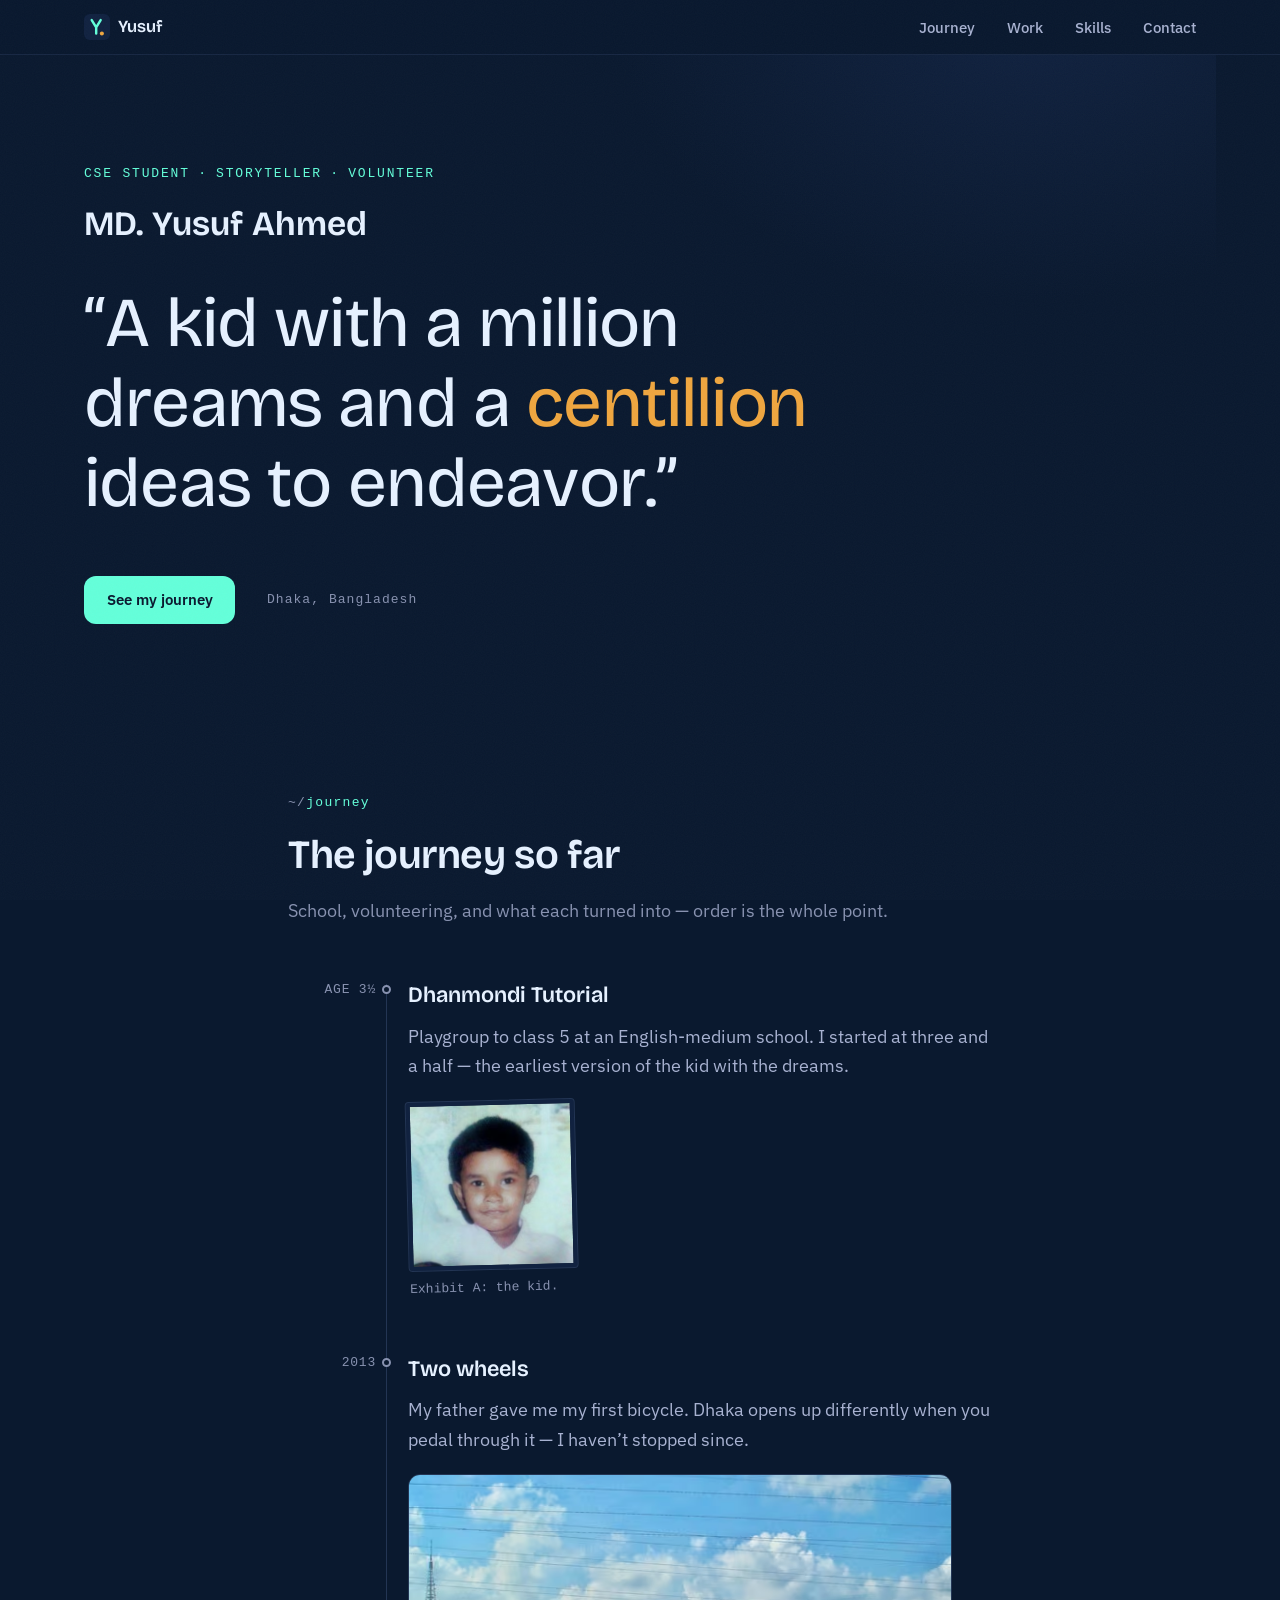
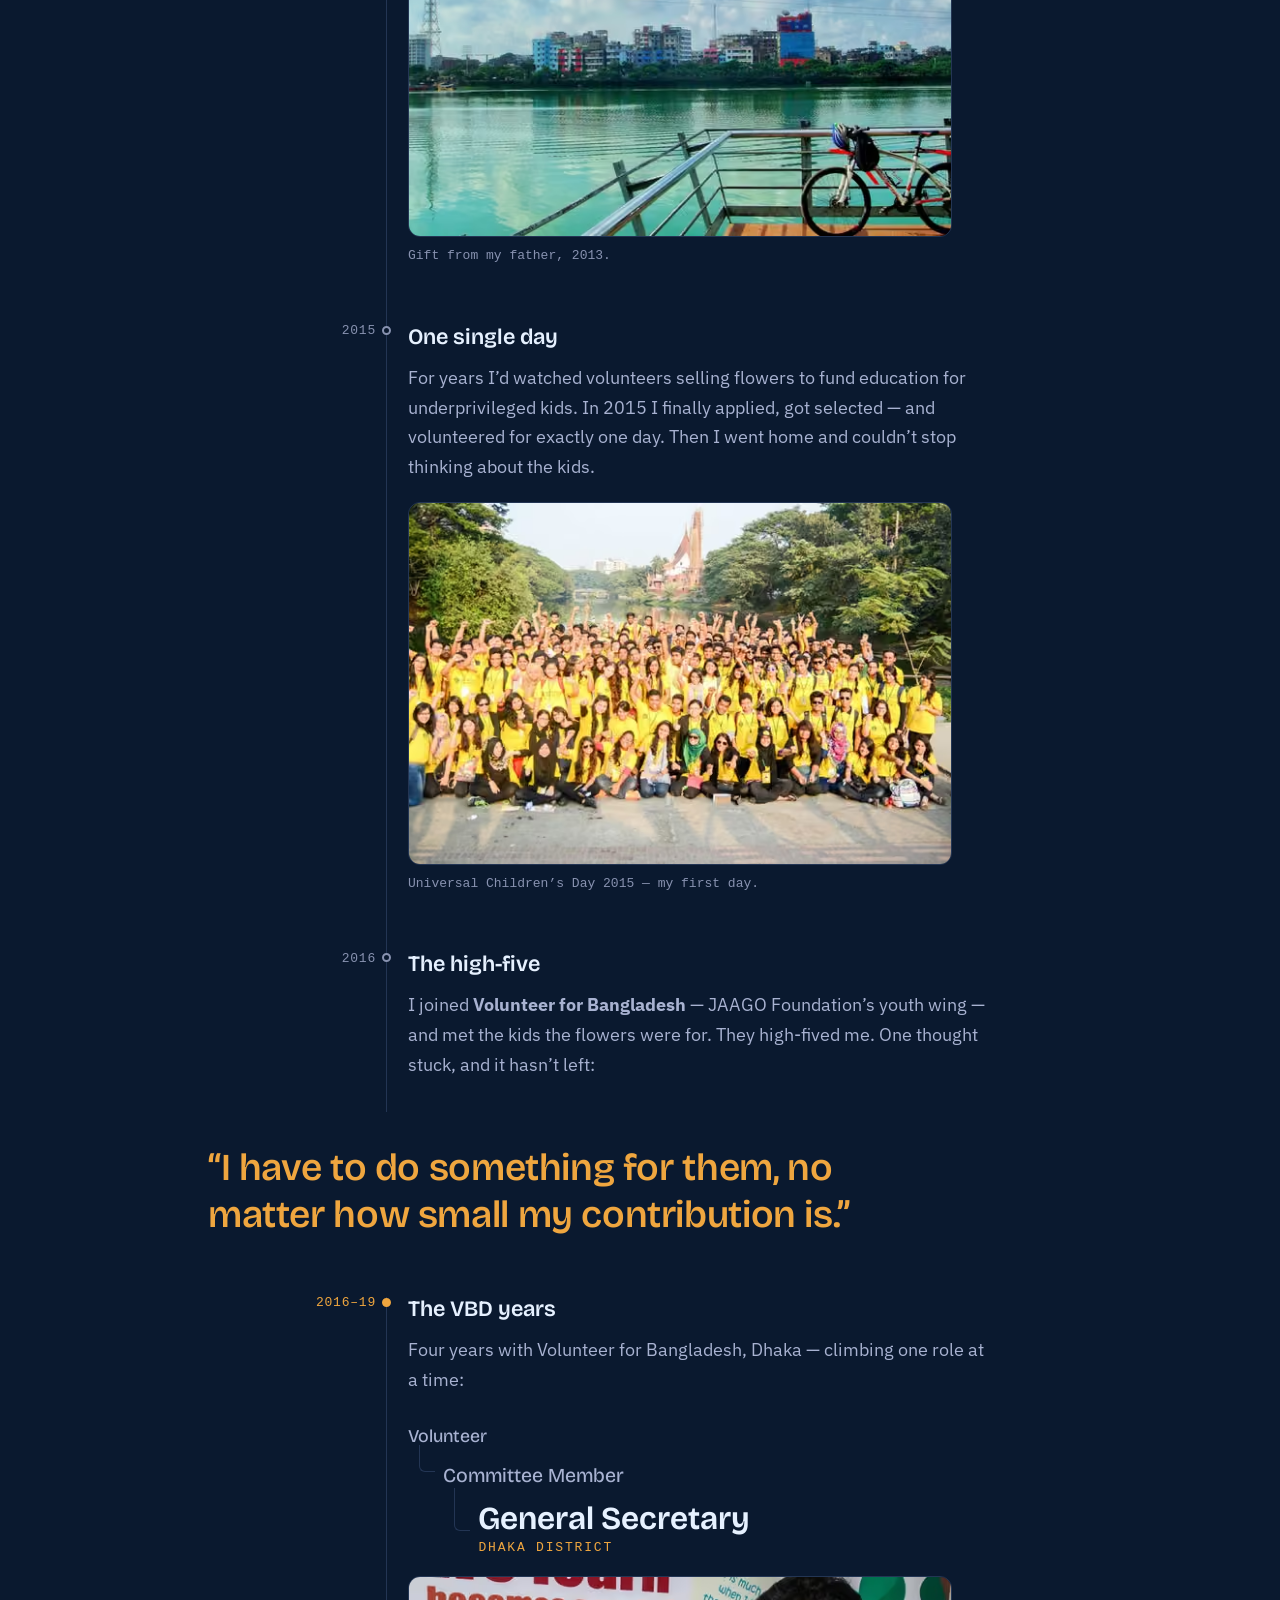
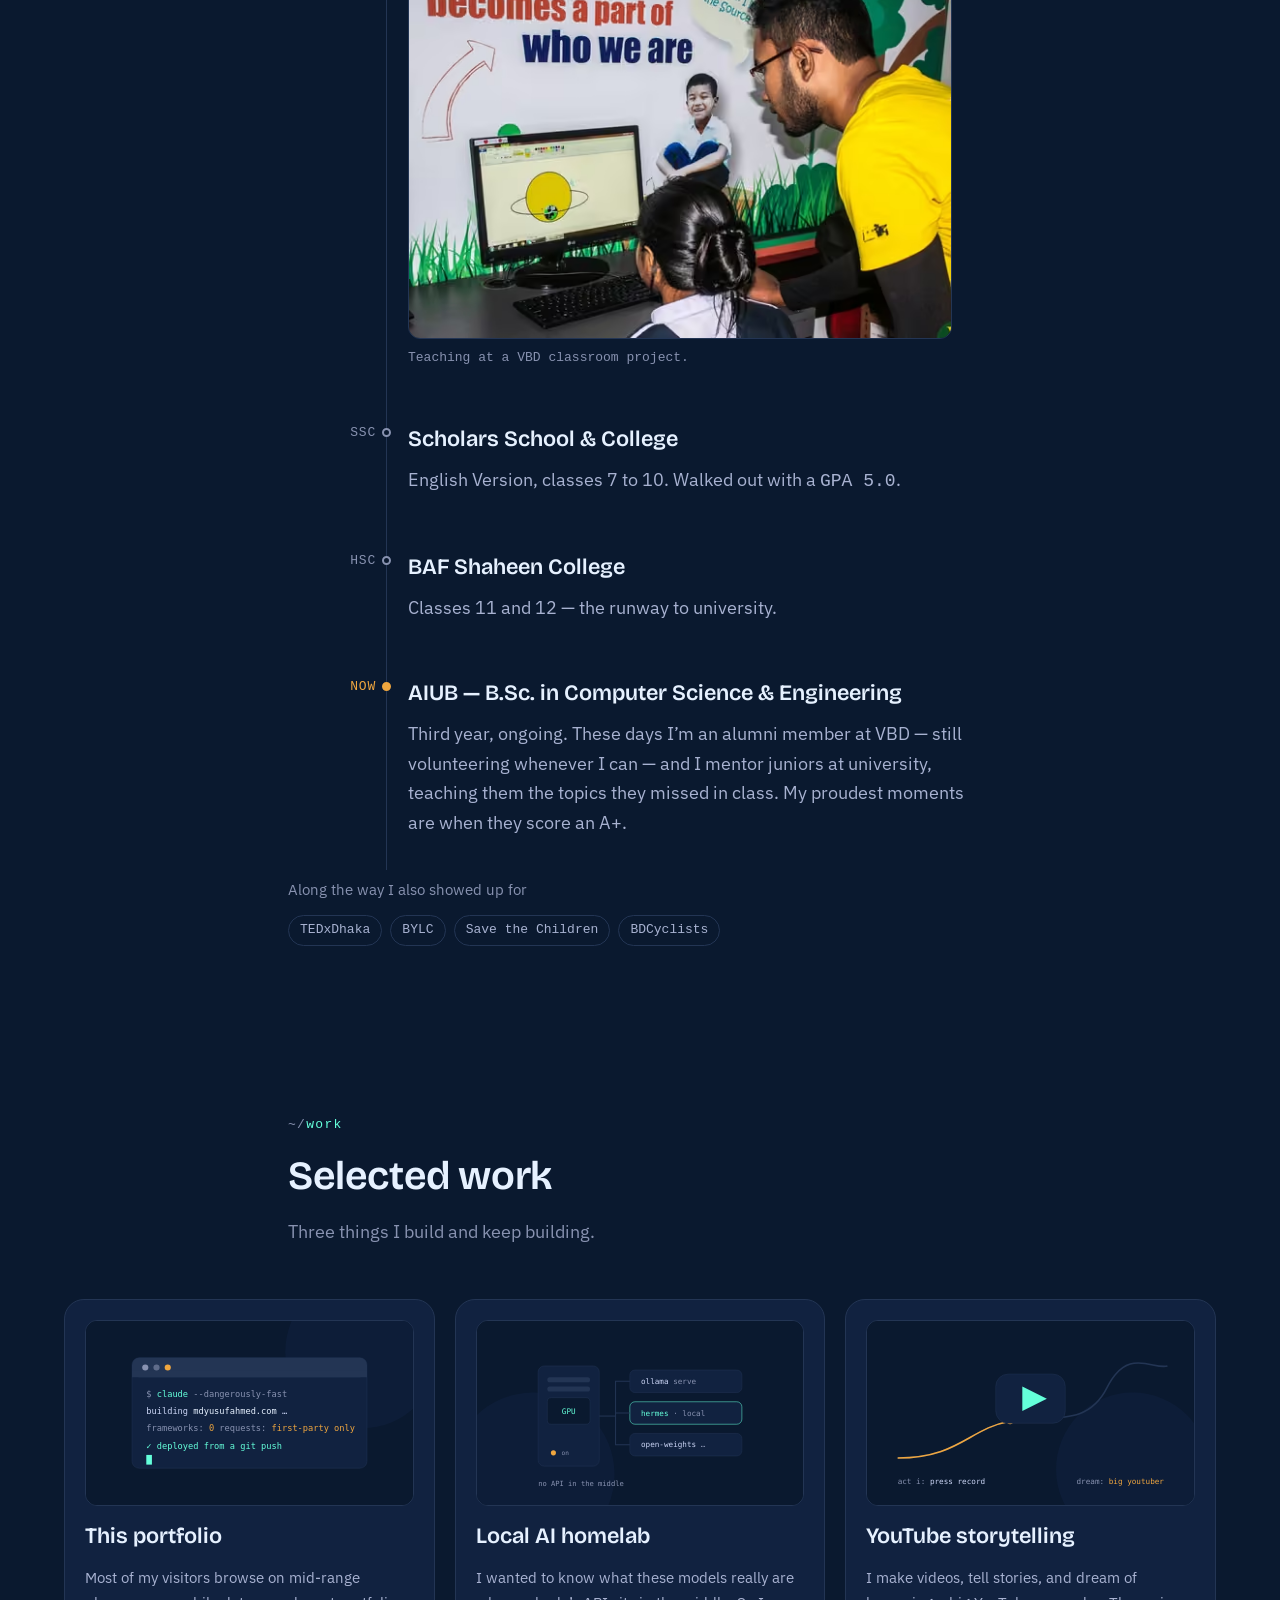
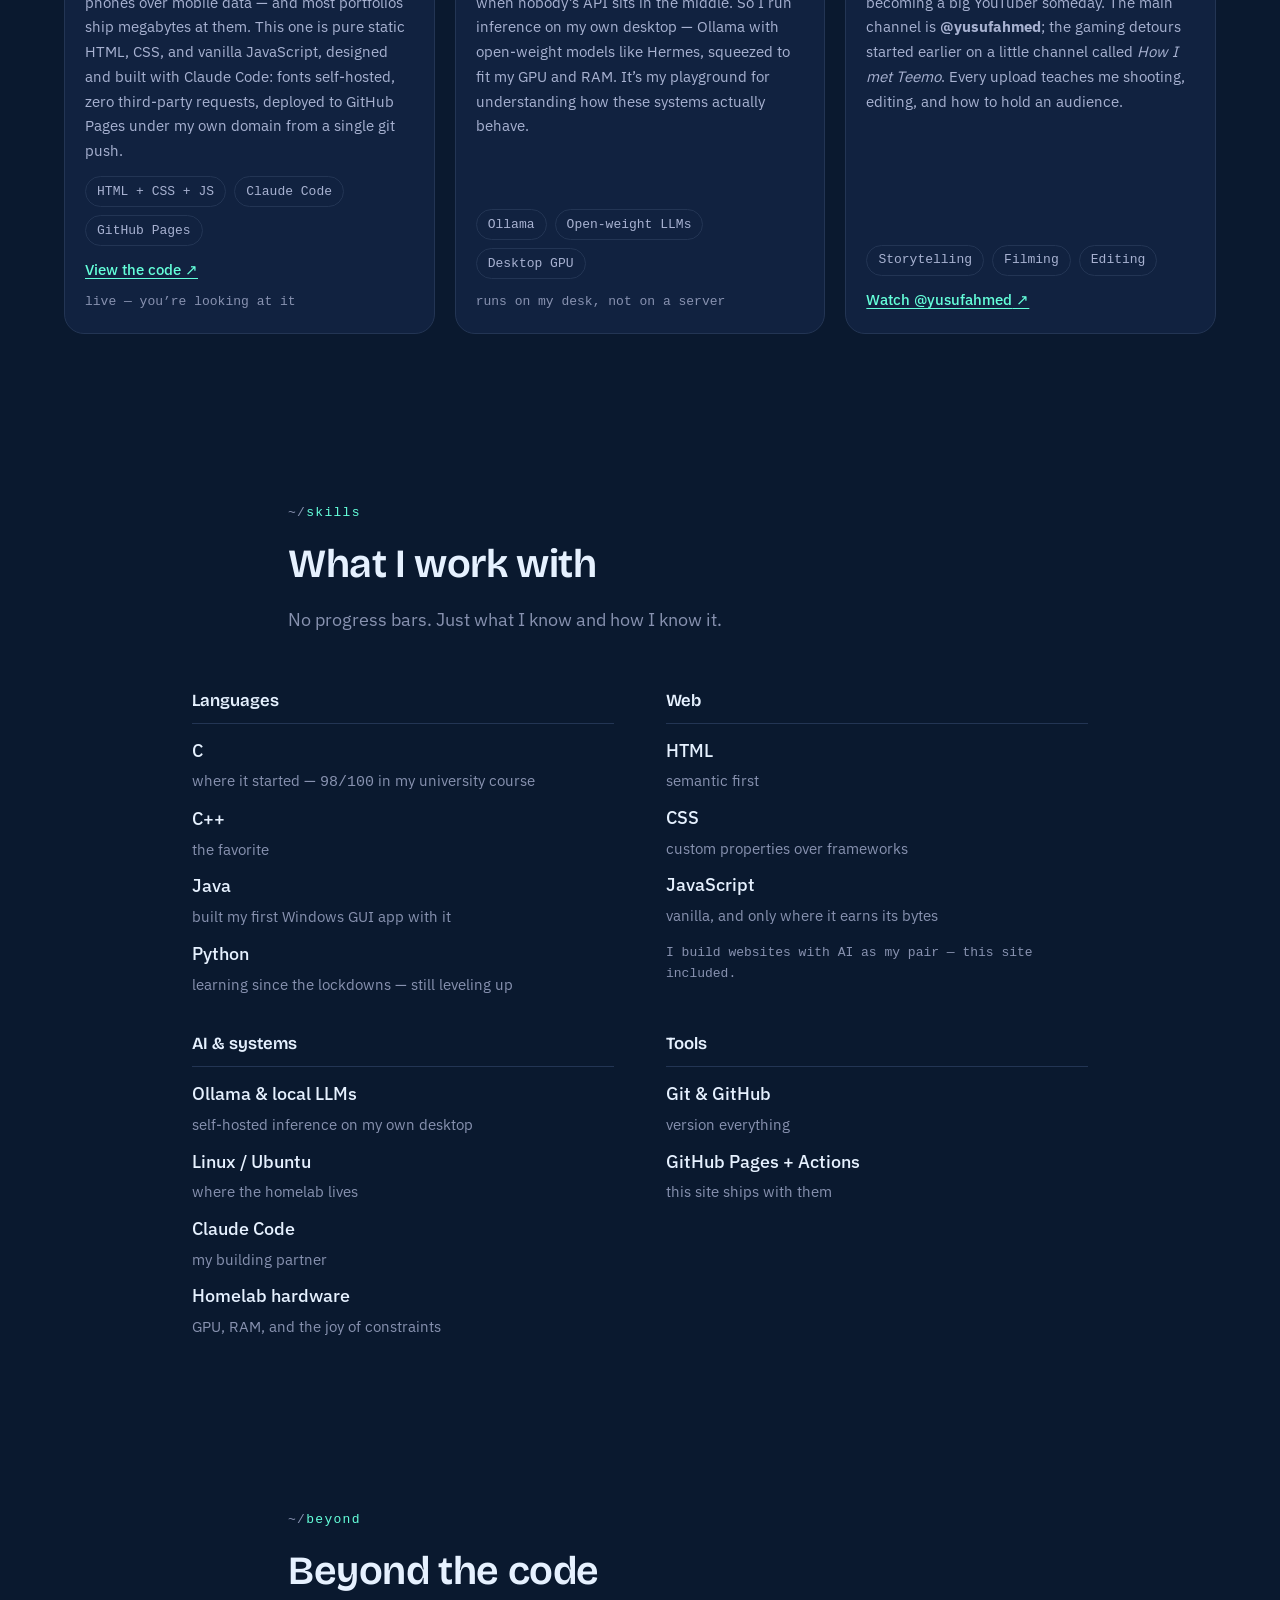
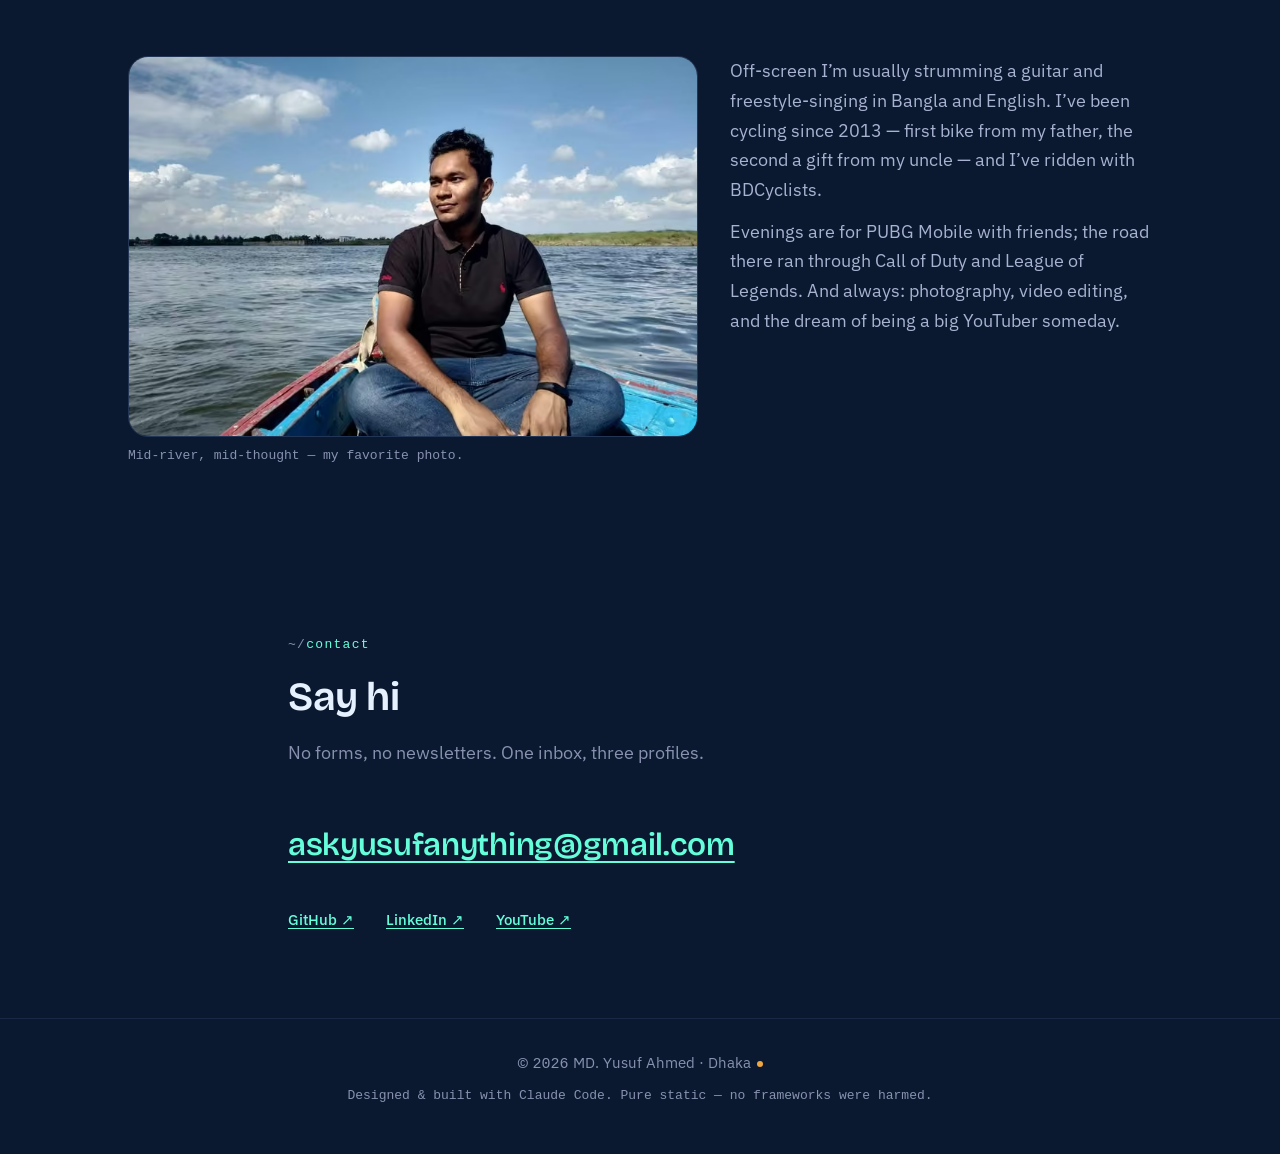
==== commit c83f665b: "v3 redesign: kinetic-headline hero, journey timeline, self-hosted fonts, full perf budget Co-Authore" ====
--- a/index.html
+++ b/index.html
@@ -1,390 +1,458 @@
 <!DOCTYPE html>
-<html lang="en" data-theme="dark">
+<html lang="en">
 <head>
-  <meta charset="UTF-8" />
-  <meta name="viewport" content="width=device-width, initial-scale=1.0" />
-  <meta name="description" content="Personal portfolio of MD. Yusuf Ahmed — CSE student, storyteller, volunteer." />
-  <meta name="author" content="MD. Yusuf Ahmed" />
-  <meta name="theme-color" content="#0a0e27" />
-  <title>MD. Yusuf Ahmed — Portfolio</title>
-
-  <link rel="preconnect" href="https://fonts.googleapis.com" />
-  <link rel="preconnect" href="https://fonts.gstatic.com" crossorigin />
-  <link
-    href="https://fonts.googleapis.com/css2?family=Space+Grotesk:wght@400;500;600;700&family=Inter:wght@300;400;500;600&display=swap"
-    rel="stylesheet"
-  />
-  <link rel="stylesheet" href="styles.css" />
+  <meta charset="UTF-8">
+  <meta name="viewport" content="width=device-width, initial-scale=1.0">
+  <title>MD. Yusuf Ahmed — CSE student, storyteller, volunteer</title>
+  <meta name="description" content="Third-year CSE student at AIUB in Dhaka. Storyteller on YouTube, former General Secretary of Volunteer for Bangladesh (Dhaka District), and local-AI tinkerer.">
+  <meta name="author" content="MD. Yusuf Ahmed">
+  <meta name="theme-color" content="#0a192f">
+  <link rel="canonical" href="https://www.mdyusufahmed.com/">
+
+  <meta property="og:type" content="website">
+  <meta property="og:url" content="https://www.mdyusufahmed.com/">
+  <meta property="og:title" content="MD. Yusuf Ahmed — CSE student, storyteller, volunteer">
+  <meta property="og:description" content="A kid with a million dreams and a centillion ideas to endeavor.">
+  <meta property="og:image" content="https://www.mdyusufahmed.com/assets/img/og.jpg">
+  <meta property="og:image:width" content="1200">
+  <meta property="og:image:height" content="630">
+  <meta property="og:image:alt" content="MD. Yusuf Ahmed — CSE student, storyteller, volunteer — www.mdyusufahmed.com">
+  <meta name="twitter:card" content="summary_large_image">
+  <meta name="twitter:title" content="MD. Yusuf Ahmed — CSE student, storyteller, volunteer">
+  <meta name="twitter:description" content="A kid with a million dreams and a centillion ideas to endeavor.">
+  <meta name="twitter:image" content="https://www.mdyusufahmed.com/assets/img/og.jpg">
+
+  <link rel="icon" href="/favicon.svg" type="image/svg+xml">
+  <link rel="icon" href="/favicon.ico" sizes="32x32">
+  <link rel="apple-touch-icon" href="/apple-touch-icon.png">
+  <link rel="manifest" href="/site.webmanifest">
+
+  <link rel="preload" href="/assets/fonts/BricolageGrotesque-var.woff2" as="font" type="font/woff2" crossorigin>
+  <link rel="preload" href="/assets/fonts/IBMPlexSans-var.woff2" as="font" type="font/woff2" crossorigin>
+
+  <style>
+    /* ---------- tokens ---------- */
+    :root{
+      --navy-950:#0a192f; --navy-900:#112240; --navy-700:#233554;
+      --slate-400:#8892b0; --slate-300:#a8b2d1; --slate-100:#ccd6f6;
+      --white:#e6f1ff; --mint:#64ffda; --genda:#efa63f;
+      /* fibonacci spacing: each step = sum of the two before */
+      --s1:.25rem; --s2:.5rem; --s3:.75rem; --s4:1.25rem; --s5:2rem; --s6:3.25rem; --s7:5.25rem; --s8:8.5rem;
+      --text-xs:.8125rem; --text-sm:.9375rem;
+      --text-base:clamp(1rem,.95rem + .25vw,1.125rem);
+      --text-lg:clamp(1.125rem,1rem + .5vw,1.375rem);
+      --text-xl:clamp(1.5rem,1.2rem + 1.4vw,2.125rem);
+      --text-2xl:clamp(1.75rem,1.3rem + 2vw,2.5rem);
+      --text-hero:clamp(2.125rem,1.1rem + 5.4vw,4.375rem);
+      --r-s:6px; --r-m:12px; --r-l:20px;
+      --ease-out:cubic-bezier(.22,1,.36,1);
+      --ease-spring:cubic-bezier(.34,1.56,.64,1);
+      --t-fast:140ms; --t-med:320ms; --t-slow:560ms;
+      --font-display:'Bricolage Grotesque','Bricolage-fb',sans-serif;
+      --font-body:'IBM Plex Sans','Plex-fb',sans-serif;
+      --font-mono:ui-monospace,'Cascadia Mono',Consolas,Menlo,monospace;
+      --col:44rem;
+    }
+    /* ---------- fonts ---------- */
+    @font-face{font-family:'Bricolage Grotesque';src:url('/assets/fonts/BricolageGrotesque-var.woff2') format('woff2');font-weight:200 800;font-display:swap;}
+    @font-face{font-family:'IBM Plex Sans';src:url('/assets/fonts/IBMPlexSans-var.woff2') format('woff2');font-weight:300 700;font-display:swap;}
+    @font-face{font-family:'Bricolage-fb';src:local('Arial');size-adjust:109.06%;ascent-override:85.27%;descent-override:24.76%;line-gap-override:0%;}
+    @font-face{font-family:'Plex-fb';src:local('Arial');size-adjust:101.25%;ascent-override:101.24%;descent-override:27.16%;line-gap-override:0%;}
+    /* ---------- base ---------- */
+    *,*::before,*::after{box-sizing:border-box;margin:0}
+    html{color-scheme:dark}
+    @media (prefers-reduced-motion:no-preference){html{scroll-behavior:smooth}}
+    body{
+      background:var(--navy-950);color:var(--slate-100);
+      font:400 var(--text-base)/1.65 var(--font-body);
+      -webkit-font-smoothing:antialiased;text-rendering:optimizeLegibility;
+    }
+    ::selection{background:var(--genda);color:var(--navy-950)}
+    a{color:var(--mint);text-decoration-thickness:1px;text-underline-offset:3px}
+    :focus-visible{outline:2px solid var(--mint);outline-offset:3px;border-radius:2px}
+    img{max-width:100%;height:auto;display:block}
+    /* grain — tiny tiled SVG noise at 3% */
+    body::after{
+      content:"";position:fixed;inset:0;z-index:2147483647;pointer-events:none;opacity:.03;
+      background:url("data:image/svg+xml,%3Csvg xmlns='http://www.w3.org/2000/svg' width='160' height='160'%3E%3Cfilter id='n'%3E%3CfeTurbulence type='fractalNoise' baseFrequency='.9' numOctaves='2'/%3E%3C/filter%3E%3Crect width='160' height='160' filter='url(%23n)'/%3E%3C/svg%3E");
+    }
+    .skip{position:absolute;left:var(--s4);top:-4rem;z-index:100;background:var(--navy-900);color:var(--white);padding:var(--s2) var(--s4);border-radius:var(--r-s);transition:top var(--t-fast) var(--ease-out)}
+    .skip:focus{top:var(--s4)}
+    .mono{font-family:var(--font-mono);font-variant-numeric:tabular-nums}
+    /* ---------- nav ---------- */
+    .nav{
+      position:sticky;top:0;z-index:50;
+      background:color-mix(in srgb,var(--navy-950) 86%,transparent);
+      backdrop-filter:blur(10px);-webkit-backdrop-filter:blur(10px);
+      border-bottom:1px solid color-mix(in srgb,var(--navy-700) 55%,transparent);
+    }
+    .nav-in{max-width:72rem;margin-inline:auto;padding:var(--s3) var(--s4);display:flex;align-items:center;justify-content:space-between;gap:var(--s4)}
+    .brand{display:flex;align-items:center;gap:var(--s2);text-decoration:none;color:var(--white);font-family:var(--font-display);font-weight:600;font-size:1.0625rem}
+    .brand svg{display:block}
+    .nav ul{display:flex;gap:clamp(var(--s3),3vw,var(--s5));list-style:none;padding:0}
+    .nav ul a{color:var(--slate-300);text-decoration:none;font-size:var(--text-sm);font-weight:500}
+    .nav ul a:hover{color:var(--mint)}
+    /* ---------- hero ---------- */
+    .hero{position:relative;max-width:72rem;margin-inline:auto;padding:clamp(var(--s6),12vh,var(--s8)) var(--s4) var(--s7);overflow:hidden}
+    .hero::before{
+      content:"";position:absolute;inset:-20% -10% auto;height:120%;z-index:-1;pointer-events:none;
+      background:radial-gradient(38rem 26rem at 78% 12%,var(--navy-900) 0%,transparent 68%);
+    }
+    .eyebrow{font-family:var(--font-mono);font-size:var(--text-xs);letter-spacing:.14em;text-transform:uppercase;color:var(--mint)}
+    .hero h1{font-family:var(--font-display);font-weight:640;font-size:var(--text-xl);color:var(--white);margin-top:var(--s3);letter-spacing:.005em}
+    .hero-quote{
+      font-family:var(--font-display);font-weight:420;font-size:var(--text-hero);
+      line-height:1.14;color:var(--white);letter-spacing:-.012em;
+      max-width:17ch;margin-top:var(--s5);text-wrap:balance;
+    }
+    .hero-quote em{font-style:normal}
+    .hero-quote .genda{color:var(--genda)}
+    .hero-quote .ch{display:inline-block}
+    .hero-foot{display:flex;flex-wrap:wrap;align-items:center;gap:var(--s4) var(--s5);margin-top:var(--s6)}
+    .hero-loc{font-family:var(--font-mono);font-size:var(--text-xs);color:var(--slate-400);letter-spacing:.08em}
+    .btn{
+      display:inline-block;background:var(--mint);color:var(--navy-950);text-decoration:none;
+      font-weight:600;font-size:var(--text-sm);padding:.8em 1.5em;border-radius:var(--r-m);
+      transition:transform var(--t-fast) var(--ease-spring),box-shadow var(--t-fast) var(--ease-out);
+    }
+    .btn:hover{transform:translateY(-2px);box-shadow:0 6px 24px -8px color-mix(in srgb,var(--mint) 55%,transparent)}
+    .btn:active{transform:translateY(0)}
+    /* hero load sequence + kinetic quote */
+    @media (prefers-reduced-motion:no-preference){
+      [data-rise]{opacity:0;animation:rise .5s var(--ease-out) forwards;animation-delay:var(--d,0ms)}
+      @keyframes rise{from{opacity:0;transform:translateY(12px)}to{opacity:1;transform:none}}
+      html.js .hero-quote:not(.split){opacity:0}
+      .hero-quote.split .ch{opacity:0;transform:translateY(.38em);animation:chIn .55s var(--ease-out) forwards;animation-delay:calc(var(--i)*26ms + 180ms)}
+      @keyframes chIn{to{opacity:1;transform:none}}
+    }
+  </style>
+  <link rel="stylesheet" href="/styles.css">
+  <script type="module" src="/main.js"></script>
+
+  <script type="application/ld+json">
+  {
+    "@context": "https://schema.org",
+    "@type": "Person",
+    "name": "MD. Yusuf Ahmed",
+    "alternateName": "Yusuf Ahmed",
+    "url": "https://www.mdyusufahmed.com",
+    "image": "https://www.mdyusufahmed.com/assets/img/og.jpg",
+    "email": "mailto:askyusufanything@gmail.com",
+    "description": "Third-year Computer Science & Engineering student at AIUB in Dhaka, Bangladesh. Storyteller on YouTube and long-time volunteer with Volunteer for Bangladesh.",
+    "address": { "@type": "PostalAddress", "addressLocality": "Dhaka", "addressCountry": "BD" },
+    "alumniOf": { "@type": "CollegeOrUniversity", "name": "American International University-Bangladesh" },
+    "memberOf": { "@type": "Organization", "name": "Volunteer for Bangladesh" },
+    "sameAs": [
+      "https://github.com/CodeWithYusufAhmed",
+      "https://www.linkedin.com/in/mdyusufahmed/",
+      "https://www.youtube.com/@yusufahmed"
+    ]
+  }
+  </script>
 </head>
 <body>
-  <!-- Scroll progress bar -->
-  <div class="scroll-progress" id="scrollProgress" aria-hidden="true"></div>
-
-  <!-- Sticky navigation -->
-  <header class="nav" id="nav">
-    <div class="nav__container">
-      <a href="#home" class="nav__brand" aria-label="Yusuf Ahmed — Home">
-        <span class="nav__brand-mark" aria-hidden="true">Y</span>
-        <span class="nav__brand-name">Yusuf</span>
+  <a class="skip" href="#main">Skip to content</a>
+
+  <header class="nav">
+    <div class="nav-in">
+      <a class="brand" href="#top" aria-label="Yusuf — back to top">
+        <svg width="26" height="26" viewBox="0 0 64 64" aria-hidden="true"><rect width="64" height="64" rx="14" fill="#112240"/><path d="M19 15 30 33M41 15 30 33M30 33v15" stroke="#64ffda" stroke-width="6" stroke-linecap="round" fill="none"/><circle cx="44" cy="48" r="5" fill="#efa63f"/></svg>
+        Yusuf
       </a>
-
       <nav aria-label="Primary">
-        <ul class="nav__list" id="navList">
-          <li><a href="#home" class="nav__link">Home</a></li>
-          <li><a href="#about" class="nav__link">About</a></li>
-          <li><a href="#education" class="nav__link">Education</a></li>
-          <li><a href="#experience" class="nav__link">Experience</a></li>
-          <li><a href="#hobbies" class="nav__link">Hobbies</a></li>
-          <li><a href="#connect" class="nav__link">Connect</a></li>
+        <ul>
+          <li><a href="#journey">Journey</a></li>
+          <li><a href="#work">Work</a></li>
+          <li><a href="#skills">Skills</a></li>
+          <li><a href="#contact">Contact</a></li>
         </ul>
       </nav>
-
-      <div class="nav__actions">
-        <button class="theme-toggle" id="themeToggle" aria-label="Toggle light and dark mode" type="button">
-          <svg class="icon-sun" viewBox="0 0 24 24" width="20" height="20" fill="none" stroke="currentColor" stroke-width="2" stroke-linecap="round" stroke-linejoin="round" aria-hidden="true">
-            <circle cx="12" cy="12" r="5" />
-            <line x1="12" y1="1" x2="12" y2="3" />
-            <line x1="12" y1="21" x2="12" y2="23" />
-            <line x1="4.22" y1="4.22" x2="5.64" y2="5.64" />
-            <line x1="18.36" y1="18.36" x2="19.78" y2="19.78" />
-            <line x1="1" y1="12" x2="3" y2="12" />
-            <line x1="21" y1="12" x2="23" y2="12" />
-            <line x1="4.22" y1="19.78" x2="5.64" y2="18.36" />
-            <line x1="18.36" y1="5.64" x2="19.78" y2="4.22" />
-          </svg>
-          <svg class="icon-moon" viewBox="0 0 24 24" width="20" height="20" fill="none" stroke="currentColor" stroke-width="2" stroke-linecap="round" stroke-linejoin="round" aria-hidden="true">
-            <path d="M21 12.79A9 9 0 1 1 11.21 3 7 7 0 0 0 21 12.79z" />
-          </svg>
-        </button>
-
-        <button class="nav__toggle" id="navToggle" aria-label="Toggle navigation menu" aria-expanded="false" aria-controls="navList" type="button">
-          <span></span>
-          <span></span>
-          <span></span>
-        </button>
-      </div>
     </div>
   </header>
 
-  <main>
-    <!-- ===== Hero ===== -->
-    <section id="home" class="hero">
-      <div class="hero__bg" aria-hidden="true">
-        <div class="hero__blob hero__blob--1"></div>
-        <div class="hero__blob hero__blob--2"></div>
-        <div class="hero__blob hero__blob--3"></div>
-        <div class="hero__grid"></div>
+  <main id="main">
+    <!-- ============ hero ============ -->
+    <section class="hero" id="top" aria-label="Introduction">
+      <p class="eyebrow" data-rise style="--d:0ms">CSE student&ensp;·&ensp;Storyteller&ensp;·&ensp;Volunteer</p>
+      <h1 data-rise style="--d:70ms">MD. Yusuf Ahmed</h1>
+      <p class="hero-quote" id="kinetic">“A kid with a <em>million</em> dreams and a <em class="genda">centillion</em> ideas to endeavor.”</p>
+      <div class="hero-foot" data-rise style="--d:140ms">
+        <a class="btn" href="#journey">See my journey</a>
+        <p class="hero-loc">Dhaka, Bangladesh</p>
       </div>
-
-      <div class="hero__inner">
-        <p class="hero__eyebrow reveal">Hello, I'm</p>
-        <h1 class="hero__name reveal">MD. Yusuf Ahmed</h1>
-        <p class="hero__role reveal">CSE Student &nbsp;•&nbsp; Storyteller &nbsp;•&nbsp; Volunteer</p>
-
-        <blockquote class="hero__quote">
-          <span class="sr-only">A kid with a million dreams and a centillion ideas to endeavor.</span>
-          <span class="typewriter" id="typewriter" aria-hidden="true"></span><span class="cursor" aria-hidden="true">|</span>
-        </blockquote>
-
-        <div class="hero__cta reveal">
-          <a href="#about" class="btn btn--primary">About Me</a>
-          <a href="#connect" class="btn btn--ghost">Get in Touch</a>
+    </section>
+
+    <!-- ============ journey ============ -->
+    <section class="section" id="journey" aria-labelledby="journey-h">
+      <header class="shead reveal">
+        <p class="kicker"><span aria-hidden="true">~/</span>journey</p>
+        <h2 id="journey-h">The journey so far</h2>
+        <p class="ssub">School, volunteering, and what each turned into — order is the whole point.</p>
+      </header>
+
+      <ol class="timeline">
+        <li class="tl reveal">
+          <p class="tl-label">age&nbsp;3½</p>
+          <div class="tl-body">
+            <h3>Dhanmondi Tutorial</h3>
+            <p>Playgroup to class 5 at an English-medium school. I started at three and a half — the earliest version of the kid with the dreams.</p>
+            <figure class="tl-fig tl-fig--print">
+              <picture>
+                <source type="image/avif" srcset="/assets/img/yusuf-kid-320.avif">
+                <source type="image/webp" srcset="/assets/img/yusuf-kid-320.webp">
+                <img src="/assets/img/yusuf-kid-320.jpg" width="320" height="320" loading="lazy" decoding="async" alt="Yusuf at around five years old — a soft, faded photo print.">
+              </picture>
+              <figcaption>Exhibit A: the kid.</figcaption>
+            </figure>
+          </div>
+        </li>
+
+        <li class="tl reveal">
+          <p class="tl-label">2013</p>
+          <div class="tl-body">
+            <h3>Two wheels</h3>
+            <p>My father gave me my first bicycle. Dhaka opens up differently when you pedal through it — I haven’t stopped since.</p>
+            <figure class="tl-fig">
+              <picture>
+                <source type="image/avif" srcset="/assets/img/bike-2013-560.avif 560w, /assets/img/bike-2013-1120.avif 1120w" sizes="(min-width:48em) 34rem, 92vw">
+                <source type="image/webp" srcset="/assets/img/bike-2013-560.webp 560w, /assets/img/bike-2013-1120.webp 1120w" sizes="(min-width:48em) 34rem, 92vw">
+                <img src="/assets/img/bike-2013-560.jpg" srcset="/assets/img/bike-2013-560.jpg 560w, /assets/img/bike-2013-1120.jpg 1120w" sizes="(min-width:48em) 34rem, 92vw" width="560" height="373" loading="lazy" decoding="async" alt="A white mountain bike with a blue helmet leaning on a lakeside railing, Dhaka skyline across the water.">
+              </picture>
+              <figcaption>Gift from my father, 2013.</figcaption>
+            </figure>
+          </div>
+        </li>
+
+        <li class="tl reveal">
+          <p class="tl-label">2015</p>
+          <div class="tl-body">
+            <h3>One single day</h3>
+            <p>For years I’d watched volunteers selling flowers to fund education for underprivileged kids. In 2015 I finally applied, got selected — and volunteered for exactly one day. Then I went home and couldn’t stop thinking about the kids.</p>
+            <figure class="tl-fig">
+              <picture>
+                <source type="image/avif" srcset="/assets/img/jaago-2015-560.avif 560w, /assets/img/jaago-2015-1120.avif 1120w" sizes="(min-width:48em) 34rem, 92vw">
+                <source type="image/webp" srcset="/assets/img/jaago-2015-560.webp 560w, /assets/img/jaago-2015-1120.webp 1120w" sizes="(min-width:48em) 34rem, 92vw">
+                <img src="/assets/img/jaago-2015-560.jpg" srcset="/assets/img/jaago-2015-560.jpg 560w, /assets/img/jaago-2015-1120.jpg 1120w" sizes="(min-width:48em) 34rem, 92vw" width="560" height="373" loading="lazy" decoding="async" alt="A big crowd of volunteers in yellow shirts cheering with raised arms beside a lake in Dhaka.">
+              </picture>
+              <figcaption>Universal Children’s Day 2015 — my first day.</figcaption>
+            </figure>
+          </div>
+        </li>
+
+        <li class="tl reveal">
+          <p class="tl-label">2016</p>
+          <div class="tl-body">
+            <h3>The high-five</h3>
+            <p>I joined <strong>Volunteer for Bangladesh</strong> — JAAGO Foundation’s youth wing — and met the kids the flowers were for. They high-fived me. One thought stuck, and it hasn’t left:</p>
+          </div>
+        </li>
+      </ol>
+
+      <blockquote class="pull reveal">
+        <p>“I have to do something for them, no matter how small my contribution is.”</p>
+      </blockquote>
+
+      <ol class="timeline timeline--cont">
+        <li class="tl tl--milestone reveal">
+          <p class="tl-label">2016–19</p>
+          <div class="tl-body">
+            <h3>The VBD years</h3>
+            <p>Four years with Volunteer for Bangladesh, Dhaka — climbing one role at a time:</p>
+            <ol class="climb" aria-label="Roles at Volunteer for Bangladesh, in order">
+              <li>Volunteer</li>
+              <li>Committee Member</li>
+              <li class="climb-top">General Secretary <span class="climb-place">Dhaka District</span></li>
+            </ol>
+            <figure class="tl-fig">
+              <picture>
+                <source type="image/avif" srcset="/assets/img/vbd-teach-560.avif 560w, /assets/img/vbd-teach-1120.avif 1120w" sizes="(min-width:48em) 34rem, 92vw">
+                <source type="image/webp" srcset="/assets/img/vbd-teach-560.webp 560w, /assets/img/vbd-teach-1120.webp 1120w" sizes="(min-width:48em) 34rem, 92vw">
+                <img src="/assets/img/vbd-teach-560.jpg" srcset="/assets/img/vbd-teach-560.jpg 560w, /assets/img/vbd-teach-1120.jpg 1120w" sizes="(min-width:48em) 34rem, 92vw" width="560" height="373" loading="lazy" decoding="async" alt="Yusuf in a yellow volunteer shirt guiding a young student who is drawing on a computer.">
+              </picture>
+              <figcaption>Teaching at a VBD classroom project.</figcaption>
+            </figure>
+          </div>
+        </li>
+
+        <li class="tl reveal">
+          <p class="tl-label">SSC</p>
+          <div class="tl-body">
+            <h3>Scholars School &amp; College</h3>
+            <p>English Version, classes 7 to 10. Walked out with a <span class="mono">GPA 5.0</span>.</p>
+          </div>
+        </li>
+
+        <li class="tl reveal">
+          <p class="tl-label">HSC</p>
+          <div class="tl-body">
+            <h3>BAF Shaheen College</h3>
+            <p>Classes 11 and 12 — the runway to university.</p>
+          </div>
+        </li>
+
+        <li class="tl tl--now reveal">
+          <p class="tl-label">now</p>
+          <div class="tl-body">
+            <h3>AIUB — B.Sc. in Computer Science &amp; Engineering</h3>
+            <p>Third year, ongoing. These days I’m an alumni member at VBD — still volunteering whenever I can — and I mentor juniors at university, teaching them the topics they missed in class. My proudest moments are when they score an A+.</p>
+          </div>
+        </li>
+      </ol>
+
+      <footer class="orgs reveal">
+        <p class="orgs-lead">Along the way I also showed up for</p>
+        <ul class="chips" aria-label="Organizations I volunteered with">
+          <li>TEDxDhaka</li>
+          <li>BYLC</li>
+          <li>Save the Children</li>
+          <li>BDCyclists</li>
+        </ul>
+      </footer>
+    </section>
+
+    <!-- ============ work ============ -->
+    <section class="section" id="work" aria-labelledby="work-h">
+      <header class="shead reveal">
+        <p class="kicker"><span aria-hidden="true">~/</span>work</p>
+        <h2 id="work-h">Selected work</h2>
+        <p class="ssub">Three things I build and keep building.</p>
+      </header>
+
+      <div class="cards">
+        <article class="card reveal">
+          <!-- TODO(Yusuf): swap this designed SVG cover for a real screenshot if you prefer -->
+          <img class="card-cover" src="/assets/img/cover-portfolio.svg" width="640" height="360" loading="lazy" decoding="async" alt="">
+          <h3>This portfolio</h3>
+          <p>Most of my visitors browse on mid-range phones over mobile data — and most portfolios ship megabytes at them. This one is pure static HTML, CSS, and vanilla JavaScript, designed and built with Claude Code: fonts self-hosted, zero third-party requests, deployed to GitHub Pages under my own domain from a single git push.</p>
+          <ul class="tags" aria-label="Stack">
+            <li>HTML + CSS + JS</li><li>Claude Code</li><li>GitHub Pages</li>
+          </ul>
+          <p class="card-links">
+            <a href="https://github.com/CodeWithYusufAhmed/CodeWithYusufAhmed.github.io">View the code<span aria-hidden="true"> ↗</span></a>
+            <span class="card-note">live — you’re looking at it</span>
+          </p>
+        </article>
+
+        <article class="card reveal">
+          <!-- TODO(Yusuf): swap this designed SVG cover for a photo of the actual machine if you like -->
+          <img class="card-cover" src="/assets/img/cover-homelab.svg" width="640" height="360" loading="lazy" decoding="async" alt="">
+          <h3>Local AI homelab</h3>
+          <p>I wanted to know what these models really are when nobody’s API sits in the middle. So I run inference on my own desktop — Ollama with open-weight models like Hermes, squeezed to fit my GPU and RAM. It’s my playground for understanding how these systems actually behave.</p>
+          <ul class="tags" aria-label="Stack">
+            <li>Ollama</li><li>Open-weight LLMs</li><li>Desktop GPU</li>
+          </ul>
+          <p class="card-links"><span class="card-note">runs on my desk, not on a server</span></p>
+        </article>
+
+        <article class="card reveal">
+          <!-- TODO(Yusuf): swap this designed SVG cover for a channel-art frame or thumbnail collage -->
+          <img class="card-cover" src="/assets/img/cover-youtube.svg" width="640" height="360" loading="lazy" decoding="async" alt="">
+          <h3>YouTube storytelling</h3>
+          <p>I make videos, tell stories, and dream of becoming a big YouTuber someday. The main channel is <strong>@yusufahmed</strong>; the gaming detours started earlier on a little channel called <em>How I met Teemo</em>. Every upload teaches me shooting, editing, and how to hold an audience.</p>
+          <ul class="tags" aria-label="Stack">
+            <li>Storytelling</li><li>Filming</li><li>Editing</li>
+          </ul>
+          <p class="card-links">
+            <a href="https://www.youtube.com/@yusufahmed">Watch @yusufahmed<span aria-hidden="true"> ↗</span></a>
+          </p>
+        </article>
+      </div>
+    </section>
+
+    <!-- ============ skills ============ -->
+    <section class="section" id="skills" aria-labelledby="skills-h">
+      <header class="shead reveal">
+        <p class="kicker"><span aria-hidden="true">~/</span>skills</p>
+        <h2 id="skills-h">What I work with</h2>
+        <p class="ssub">No progress bars. Just what I know and how I know it.</p>
+      </header>
+
+      <div class="skills">
+        <section class="sg reveal" aria-labelledby="sg-lang">
+          <h3 id="sg-lang">Languages</h3>
+          <ul>
+            <li><strong>C</strong><span>where it started — <span class="mono">98/100</span> in my university course</span></li>
+            <li><strong>C++</strong><span>the favorite</span></li>
+            <li><strong>Java</strong><span>built my first Windows GUI app with it</span></li>
+            <li><strong>Python</strong><span>learning since the lockdowns — still leveling up</span></li>
+          </ul>
+        </section>
+
+        <section class="sg reveal" aria-labelledby="sg-web">
+          <h3 id="sg-web">Web</h3>
+          <ul>
+            <li><strong>HTML</strong><span>semantic first</span></li>
+            <li><strong>CSS</strong><span>custom properties over frameworks</span></li>
+            <li><strong>JavaScript</strong><span>vanilla, and only where it earns its bytes</span></li>
+          </ul>
+          <p class="sg-note">I build websites with AI as my pair — this site included.</p>
+        </section>
+
+        <section class="sg reveal" aria-labelledby="sg-ai">
+          <h3 id="sg-ai">AI &amp; systems</h3>
+          <ul>
+            <li><strong>Ollama &amp; local LLMs</strong><span>self-hosted inference on my own desktop</span></li>
+            <li><strong>Linux / Ubuntu</strong><span>where the homelab lives</span></li>
+            <li><strong>Claude Code</strong><span>my building partner</span></li>
+            <li><strong>Homelab hardware</strong><span>GPU, RAM, and the joy of constraints</span></li>
+          </ul>
+        </section>
+
+        <section class="sg reveal" aria-labelledby="sg-tools">
+          <h3 id="sg-tools">Tools</h3>
+          <ul>
+            <li><strong>Git &amp; GitHub</strong><span>version everything</span></li>
+            <li><strong>GitHub Pages + Actions</strong><span>this site ships with them</span></li>
+          </ul>
+        </section>
+      </div>
+    </section>
+
+    <!-- ============ beyond ============ -->
+    <section class="section" id="beyond" aria-labelledby="beyond-h">
+      <header class="shead reveal">
+        <p class="kicker"><span aria-hidden="true">~/</span>beyond</p>
+        <h2 id="beyond-h">Beyond the code</h2>
+      </header>
+
+      <div class="beyond">
+        <figure class="beyond-fig reveal">
+          <picture>
+            <source type="image/avif" srcset="/assets/img/boat-dhaka-760.avif 760w, /assets/img/boat-dhaka-1280.avif 1280w" sizes="(min-width:48em) 40rem, 92vw">
+            <source type="image/webp" srcset="/assets/img/boat-dhaka-760.webp 760w, /assets/img/boat-dhaka-1280.webp 1280w" sizes="(min-width:48em) 40rem, 92vw">
+            <img src="/assets/img/boat-dhaka-760.jpg" srcset="/assets/img/boat-dhaka-760.jpg 760w, /assets/img/boat-dhaka-1280.jpg 1280w" sizes="(min-width:48em) 40rem, 92vw" width="760" height="506" loading="lazy" decoding="async" alt="Yusuf sitting cross-legged in a wooden boat in the middle of a wide river, looking into the distance.">
+          </picture>
+          <figcaption>Mid-river, mid-thought — my favorite photo.</figcaption>
+        </figure>
+        <div class="beyond-text reveal">
+          <p>Off-screen I’m usually strumming a guitar and freestyle-singing in Bangla and English. I’ve been cycling since 2013 — first bike from my father, the second a gift from my uncle — and I’ve ridden with BDCyclists.</p>
+          <p>Evenings are for PUBG Mobile with friends; the road there ran through Call of Duty and League of Legends. And always: photography, video editing, and the dream of being a big YouTuber someday.</p>
         </div>
       </div>
-
-      <a href="#about" class="hero__scroll" aria-label="Scroll to About section">
-        <span></span>
-      </a>
-    </section>
-
-    <!-- ===== About ===== -->
-    <section id="about" class="section">
-      <div class="container">
-        <header class="section__header reveal">
-          <span class="section__kicker">01 — About</span>
-          <h2 class="section__title">A little about me</h2>
-        </header>
-
-        <div class="about">
-          <div class="about__portrait reveal">
-            <div class="about__avatar" aria-hidden="true">
-              <svg viewBox="0 0 200 200" width="100%" height="100%">
-                <defs>
-                  <linearGradient id="avatarGrad" x1="0%" y1="0%" x2="100%" y2="100%">
-                    <stop offset="0%" stop-color="#4f8cff" />
-                    <stop offset="100%" stop-color="#ffb84f" />
-                  </linearGradient>
-                </defs>
-                <circle cx="100" cy="100" r="96" fill="url(#avatarGrad)" opacity="0.18" />
-                <circle cx="100" cy="80" r="34" fill="url(#avatarGrad)" />
-                <path d="M40 180 Q40 130 100 130 Q160 130 160 180 Z" fill="url(#avatarGrad)" />
-              </svg>
-            </div>
-            <span class="about__chip">22 June 1999 • Dhaka, BD</span>
-          </div>
-
-          <div class="about__text reveal">
-            <p>
-              Born in Dhaka, Bangladesh in 1999, I'm currently a 3rd-year
-              <strong>Computer Science &amp; Engineering</strong> student at
-              <strong>American International University Bangladesh (AIUB)</strong>.
-            </p>
-            <p>
-              Outside of code, I live for stories — telling them, writing them, filming them.
-              I'm equally at home strumming a few chords on a guitar, sinking hours into a strange
-              video game, or showing up for the volunteer communities that shaped me.
-            </p>
-            <p>I'm a kid with a million dreams and, somehow, a centillion ideas left to chase.</p>
-            <ul class="about__tags" aria-label="Interests">
-              <li class="tag">Storytelling</li>
-              <li class="tag">Music</li>
-              <li class="tag">Gaming</li>
-              <li class="tag">Volunteering</li>
-            </ul>
-          </div>
-        </div>
+    </section>
+
+    <!-- ============ contact ============ -->
+    <section class="section" id="contact" aria-labelledby="contact-h">
+      <header class="shead reveal">
+        <p class="kicker"><span aria-hidden="true">~/</span>contact</p>
+        <h2 id="contact-h">Say hi</h2>
+        <p class="ssub">No forms, no newsletters. One inbox, three profiles.</p>
+      </header>
+
+      <div class="contact reveal">
+        <a class="contact-mail" href="mailto:askyusufanything@gmail.com">askyusufanything@gmail.com</a>
+        <ul class="contact-links">
+          <li><a href="https://github.com/CodeWithYusufAhmed">GitHub<span aria-hidden="true"> ↗</span></a></li>
+          <li><a href="https://www.linkedin.com/in/mdyusufahmed/">LinkedIn<span aria-hidden="true"> ↗</span></a></li>
+          <li><a href="https://www.youtube.com/@yusufahmed">YouTube<span aria-hidden="true"> ↗</span></a></li>
+        </ul>
       </div>
     </section>
-
-    <!-- ===== Education ===== -->
-    <section id="education" class="section section--alt">
-      <div class="container">
-        <header class="section__header reveal">
-          <span class="section__kicker">02 — Education</span>
-          <h2 class="section__title">The road so far</h2>
-        </header>
-
-        <ol class="timeline" aria-label="Education timeline">
-          <li class="timeline__item reveal">
-            <span class="timeline__dot" aria-hidden="true"></span>
-            <article class="timeline__card">
-              <span class="timeline__period">Playgroup – Class 5</span>
-              <h3 class="timeline__title">Dhanmondi Tutorial</h3>
-              <p class="timeline__desc">English Medium School — where my curiosity first found a desk.</p>
-            </article>
-          </li>
-
-          <li class="timeline__item reveal">
-            <span class="timeline__dot" aria-hidden="true"></span>
-            <article class="timeline__card">
-              <span class="timeline__period">Class 7 – Class 10</span>
-              <h3 class="timeline__title">Scholars School &amp; College</h3>
-              <p class="timeline__desc">English Version. Friendships, exams, and the first taste of who I wanted to be.</p>
-            </article>
-          </li>
-
-          <li class="timeline__item reveal">
-            <span class="timeline__dot" aria-hidden="true"></span>
-            <article class="timeline__card">
-              <span class="timeline__period">Class 11 – 12 (HSC)</span>
-              <h3 class="timeline__title">B.A.F. Shaheen College</h3>
-              <p class="timeline__desc">Discipline, late-night study, and the runway to university.</p>
-            </article>
-          </li>
-
-          <li class="timeline__item timeline__item--current reveal">
-            <span class="timeline__dot" aria-hidden="true"></span>
-            <article class="timeline__card">
-              <span class="timeline__period">2022 — Present</span>
-              <h3 class="timeline__title">B.Sc. in Computer Science &amp; Engineering</h3>
-              <p class="timeline__desc">American International University Bangladesh (AIUB). Currently in my 3rd year — turning ideas into code.</p>
-            </article>
-          </li>
-        </ol>
-      </div>
-    </section>
-
-    <!-- ===== Experience ===== -->
-    <section id="experience" class="section">
-      <div class="container">
-        <header class="section__header reveal">
-          <span class="section__kicker">03 — Experience</span>
-          <h2 class="section__title">Communities I've called home</h2>
-          <p class="section__subtitle">A decade of showing up where it counts.</p>
-        </header>
-
-        <div class="cards">
-          <article class="card reveal">
-            <span class="card__icon" aria-hidden="true">JF</span>
-            <h3 class="card__title">JAAGO Foundation</h3>
-            <p class="card__meta">2015 — Present</p>
-            <p class="card__desc">
-              Volunteer → Core Volunteer → Committee Member → General Secretary → 1-month Intern → Alumni Member.
-            </p>
-          </article>
-
-          <article class="card reveal">
-            <span class="card__icon" aria-hidden="true">VB</span>
-            <h3 class="card__title">Volunteer for Bangladesh</h3>
-            <p class="card__meta">2015 — Present</p>
-            <p class="card__desc">A decade of community service, and counting.</p>
-          </article>
-
-          <article class="card reveal">
-            <span class="card__icon" aria-hidden="true">TX</span>
-            <h3 class="card__title">TEDxDhaka</h3>
-            <p class="card__meta">Volunteer</p>
-            <p class="card__desc">Helped bring ideas worth spreading to Dhaka's stage.</p>
-          </article>
-
-          <article class="card reveal">
-            <span class="card__icon" aria-hidden="true">BL</span>
-            <h3 class="card__title">BYLC</h3>
-            <p class="card__meta">Bangladesh Youth Leadership Center</p>
-            <p class="card__desc">Building leadership and civic engagement, one program at a time.</p>
-          </article>
-
-          <article class="card reveal">
-            <span class="card__icon" aria-hidden="true">SC</span>
-            <h3 class="card__title">Save the Children</h3>
-            <p class="card__meta">Bangladesh</p>
-            <p class="card__desc">Standing alongside one of the world's leading child rights organizations.</p>
-          </article>
-
-          <article class="card reveal">
-            <span class="card__icon" aria-hidden="true">BC</span>
-            <h3 class="card__title">BDCyclists</h3>
-            <p class="card__meta">Cycling Community</p>
-            <p class="card__desc">Two wheels, good company, and the streets of Dhaka at dawn.</p>
-          </article>
-
-          <article class="card card--more reveal">
-            <span class="card__icon" aria-hidden="true">+</span>
-            <h3 class="card__title">…and many more</h3>
-            <p class="card__desc">Drop me a message if you want the full list — I never seem to stop signing up.</p>
-          </article>
-        </div>
-      </div>
-    </section>
-
-    <!-- ===== Hobbies ===== -->
-    <section id="hobbies" class="section section--alt">
-      <div class="container">
-        <header class="section__header reveal">
-          <span class="section__kicker">04 — Hobbies &amp; Passions</span>
-          <h2 class="section__title">What I do when I'm not studying</h2>
-        </header>
-
-        <div class="hobbies">
-          <article class="hobby reveal">
-            <div class="hobby__emoji" aria-hidden="true">🎸</div>
-            <h3 class="hobby__title">Music</h3>
-            <p class="hobby__desc">I know exactly 4 chords on the guitar — and I'll freestyle in Bangla and English over all of them.</p>
-          </article>
-
-          <article class="hobby reveal">
-            <div class="hobby__emoji" aria-hidden="true">🎮</div>
-            <h3 class="hobby__title">Gaming</h3>
-            <p class="hobby__desc">Cut my teeth on Call of Duty: Modern Warfare. Mained League of Legends as a Teemo enthusiast since Season 6. These days I'm on PUBG Mobile with friends.</p>
-          </article>
-
-          <article class="hobby reveal">
-            <div class="hobby__emoji" aria-hidden="true">📹</div>
-            <h3 class="hobby__title">YouTube &amp; Storytelling</h3>
-            <p class="hobby__desc">Runs my channel "How I Met Teemo." Photography, videography, editing — anything that helps me tell a story.</p>
-          </article>
-
-          <article class="hobby reveal">
-            <div class="hobby__emoji" aria-hidden="true">🚴</div>
-            <h3 class="hobby__title">Cycling</h3>
-            <p class="hobby__desc">Active with BDCyclists — early-morning rides through a city that's still asleep.</p>
-          </article>
-        </div>
-      </div>
-    </section>
-
-    <!-- ===== Connect ===== -->
-    <section id="connect" class="section">
-      <div class="container">
-        <header class="section__header reveal">
-          <span class="section__kicker">05 — Connect</span>
-          <h2 class="section__title">Let's stay in touch</h2>
-          <p class="section__subtitle">Find me here, or just drop a "hi."</p>
-        </header>
-
-        <div class="socials">
-          <a class="social reveal" href="https://www.mdyusufahmed.com" target="_blank" rel="noopener noreferrer" aria-label="Personal website">
-            <span class="social__icon" aria-hidden="true">
-              <svg viewBox="0 0 24 24" width="22" height="22" fill="none" stroke="currentColor" stroke-width="2" stroke-linecap="round" stroke-linejoin="round">
-                <circle cx="12" cy="12" r="10" />
-                <line x1="2" y1="12" x2="22" y2="12" />
-                <path d="M12 2a15.3 15.3 0 0 1 4 10 15.3 15.3 0 0 1-4 10 15.3 15.3 0 0 1-4-10 15.3 15.3 0 0 1 4-10z" />
-              </svg>
-            </span>
-            <span class="social__text">
-              <span class="social__label">Website</span>
-              <span class="social__handle">mdyusufahmed.com</span>
-            </span>
-          </a>
-
-          <a class="social reveal" href="https://www.facebook.com/yusuf.ahmed4" target="_blank" rel="noopener noreferrer" aria-label="Facebook profile">
-            <span class="social__icon" aria-hidden="true">
-              <svg viewBox="0 0 24 24" width="22" height="22" fill="currentColor">
-                <path d="M22 12a10 10 0 1 0-11.56 9.88v-6.99H7.9V12h2.54V9.8c0-2.5 1.49-3.89 3.77-3.89 1.09 0 2.24.19 2.24.19v2.47h-1.26c-1.24 0-1.63.77-1.63 1.56V12h2.77l-.44 2.89h-2.33v6.99A10 10 0 0 0 22 12z" />
-              </svg>
-            </span>
-            <span class="social__text">
-              <span class="social__label">Facebook</span>
-              <span class="social__handle">yusuf.ahmed4</span>
-            </span>
-          </a>
-
-          <a class="social reveal" href="https://www.instagram.com/yusuf.ahmed71/" target="_blank" rel="noopener noreferrer" aria-label="Instagram profile">
-            <span class="social__icon" aria-hidden="true">
-              <svg viewBox="0 0 24 24" width="22" height="22" fill="none" stroke="currentColor" stroke-width="2" stroke-linecap="round" stroke-linejoin="round">
-                <rect x="2" y="2" width="20" height="20" rx="5" ry="5" />
-                <path d="M16 11.37A4 4 0 1 1 12.63 8 4 4 0 0 1 16 11.37z" />
-                <line x1="17.5" y1="6.5" x2="17.51" y2="6.5" />
-              </svg>
-            </span>
-            <span class="social__text">
-              <span class="social__label">Instagram</span>
-              <span class="social__handle">@yusuf.ahmed71</span>
-            </span>
-          </a>
-
-          <a class="social reveal" href="https://www.youtube.com/@yusufahmed" target="_blank" rel="noopener noreferrer" aria-label="YouTube main channel">
-            <span class="social__icon" aria-hidden="true">
-              <svg viewBox="0 0 24 24" width="22" height="22" fill="currentColor">
-                <path d="M23.5 6.2a3 3 0 0 0-2.1-2.1C19.5 3.5 12 3.5 12 3.5s-7.5 0-9.4.6A3 3 0 0 0 .5 6.2 31 31 0 0 0 0 12a31 31 0 0 0 .5 5.8 3 3 0 0 0 2.1 2.1c1.9.6 9.4.6 9.4.6s7.5 0 9.4-.6a3 3 0 0 0 2.1-2.1A31 31 0 0 0 24 12a31 31 0 0 0-.5-5.8zM9.75 15.5V8.5L15.5 12z" />
-              </svg>
-            </span>
-            <span class="social__text">
-              <span class="social__label">YouTube — Main</span>
-              <span class="social__handle">@yusufahmed</span>
-            </span>
-          </a>
-
-          <a class="social reveal" href="https://www.youtube.com/@howimetteemo" target="_blank" rel="noopener noreferrer" aria-label="YouTube channel — How I Met Teemo">
-            <span class="social__icon" aria-hidden="true">
-              <svg viewBox="0 0 24 24" width="22" height="22" fill="currentColor">
-                <path d="M23.5 6.2a3 3 0 0 0-2.1-2.1C19.5 3.5 12 3.5 12 3.5s-7.5 0-9.4.6A3 3 0 0 0 .5 6.2 31 31 0 0 0 0 12a31 31 0 0 0 .5 5.8 3 3 0 0 0 2.1 2.1c1.9.6 9.4.6 9.4.6s7.5 0 9.4-.6a3 3 0 0 0 2.1-2.1A31 31 0 0 0 24 12a31 31 0 0 0-.5-5.8zM9.75 15.5V8.5L15.5 12z" />
-              </svg>
-            </span>
-            <span class="social__text">
-              <span class="social__label">YouTube — How I Met Teemo</span>
-              <span class="social__handle">@howimetteemo</span>
-            </span>
-          </a>
-        </div>
-      </div>
-    </section>
   </main>
 
   <footer class="footer">
-    <div class="container footer__inner">
-      <p class="footer__name">© <span id="year"></span> MD. Yusuf Ahmed. All rights reserved.</p>
-      <p class="footer__quote">"A kid with a million dreams and a centillion ideas to endeavor."</p>
-    </div>
+    <p>© <span class="mono">2026</span> MD. Yusuf Ahmed · Dhaka<span class="dot" aria-hidden="true"></span></p>
+    <p class="footer-sub">Designed &amp; built with Claude Code. Pure static — no frameworks were harmed.</p>
   </footer>
-
-  <button class="back-to-top" id="backToTop" aria-label="Back to top" type="button">
-    <svg viewBox="0 0 24 24" width="20" height="20" fill="none" stroke="currentColor" stroke-width="2" stroke-linecap="round" stroke-linejoin="round" aria-hidden="true">
-      <line x1="12" y1="19" x2="12" y2="5" />
-      <polyline points="5 12 12 5 19 12" />
-    </svg>
-  </button>
-
-  <script src="script.js"></script>
 </body>
 </html>
--- a/styles.css
+++ b/styles.css
@@ -1,757 +1,180 @@
-/* =========================================================
-   Yusuf Ahmed — Portfolio styles
-   BEM-ish class names. CSS custom properties for theming.
-   ========================================================= */
+/* MD. Yusuf Ahmed — v3. Tokens live in the inline critical CSS in index.html. */
 
-/* ---------- 1. Tokens / Theme variables ---------- */
-:root {
-  /* Dark theme (default) */
-  --bg:           #0a0e27;
-  --bg-elev:      #11173a;
-  --bg-elev-2:    #161d4a;
-  --text:         #e6e9f5;
-  --text-muted:   #98a1c4;
-  --border:       rgba(255, 255, 255, 0.08);
+/* ---------- sections ---------- */
+.section{padding:var(--s7) var(--s4);scroll-margin-top:5rem}
+.shead,.timeline,.pull,.orgs,.skills,.beyond,.contact{max-width:var(--col);margin-inline:auto}
+.shead{margin-bottom:var(--s6)}
+.kicker{font-family:var(--font-mono);font-size:var(--text-xs);letter-spacing:.1em;color:var(--mint)}
+.kicker span{color:var(--slate-400)}
+.shead h2{font-family:var(--font-display);font-weight:620;font-size:var(--text-2xl);color:var(--white);letter-spacing:-.01em;margin-top:var(--s2)}
+.ssub{color:var(--slate-400);margin-top:var(--s2);max-width:38rem}
+h3{font-family:var(--font-display);font-weight:600;color:var(--white)}
 
-  --accent:       #4f8cff;
-  --accent-2:     #ffb84f;
-  --accent-glow:  rgba(79, 140, 255, 0.35);
-  --gradient:     linear-gradient(135deg, #4f8cff 0%, #ffb84f 100%);
+/* ---------- timeline ---------- */
+.timeline{list-style:none;padding:0;position:relative}
+.timeline::before{
+  content:"";position:absolute;top:.4rem;bottom:0;left:6.125rem;width:1px;
+  background:var(--navy-700);
+}
+.tl{position:relative;display:grid;grid-template-columns:5.5rem 1fr;column-gap:var(--s5);padding-bottom:var(--s6)}
+.tl:last-child{padding-bottom:var(--s5)}
+.tl::before{
+  content:"";position:absolute;left:6.125rem;top:.45rem;width:9px;height:9px;
+  transform:translateX(-4px);border-radius:50%;
+  background:var(--navy-950);border:2px solid var(--slate-400);
+}
+.tl-label{
+  font-family:var(--font-mono);font-variant-numeric:tabular-nums;font-size:var(--text-xs);
+  color:var(--slate-400);text-align:right;letter-spacing:.06em;text-transform:uppercase;
+  padding-top:.1rem;white-space:nowrap;
+}
+.tl-body h3{font-size:var(--text-lg)}
+.tl-body p{margin-top:var(--s2);color:var(--slate-300)}
+.tl--milestone::before,.tl--now::before{border-color:var(--genda);background:var(--genda)}
+.tl--milestone .tl-label,.tl--now .tl-label{color:var(--genda)}
+.tl-fig{margin-top:var(--s4);max-width:34rem}
+.tl-fig img{border-radius:var(--r-m);border:1px solid var(--navy-700)}
+figcaption{font-family:var(--font-mono);font-size:var(--text-xs);color:var(--slate-400);margin-top:var(--s2)}
+.tl-fig--print{max-width:10.5rem;transform:rotate(-1.4deg)}
+.tl-fig--print img{border-radius:3px;border:4px solid var(--navy-900);outline:1px solid var(--navy-700)}
 
-  --shadow-card:  0 12px 32px rgba(0, 0, 0, 0.35);
-  --shadow-hover: 0 20px 48px rgba(79, 140, 255, 0.25);
-
-  --radius-sm: 8px;
-  --radius-md: 16px;
-  --radius-lg: 24px;
-
-  --font-display: 'Space Grotesk', 'Inter', system-ui, sans-serif;
-  --font-body:    'Inter', system-ui, -apple-system, sans-serif;
-
-  --max-w:       1200px;
-  --section-pad: 7rem;
-  --nav-h:       70px;
-  --ease:        cubic-bezier(0.22, 1, 0.36, 1);
+/* scroll-driven spine draw — progressive enhancement only */
+@supports (animation-timeline: view()){
+  @media (prefers-reduced-motion:no-preference){
+    .timeline::before{
+      transform-origin:top;
+      animation:spineGrow linear both;
+      animation-timeline:view();
+      animation-range:entry 0% cover 55%;
+    }
+    @keyframes spineGrow{from{transform:scaleY(0)}to{transform:scaleY(1)}}
+  }
 }
 
-[data-theme="light"] {
-  --bg:           #f6f7fb;
-  --bg-elev:      #ffffff;
-  --bg-elev-2:    #ffffff;
-  --text:         #0c1230;
-  --text-muted:   #5b6488;
-  --border:       rgba(12, 18, 48, 0.10);
-
-  --accent:       #2563eb;
-  --accent-2:     #d97706;
-  --accent-glow:  rgba(37, 99, 235, 0.20);
-  --gradient:     linear-gradient(135deg, #2563eb 0%, #d97706 100%);
-
-  --shadow-card:  0 12px 32px rgba(12, 18, 48, 0.08);
-  --shadow-hover: 0 20px 48px rgba(37, 99, 235, 0.18);
+/* ---------- the pull-quote ---------- */
+.pull{padding-block:var(--s5) var(--s6)}
+.pull p{
+  font-family:var(--font-display);font-weight:560;
+  font-size:clamp(1.5rem,1rem + 2.6vw,2.375rem);line-height:1.25;
+  color:var(--genda);text-wrap:balance;letter-spacing:-.01em;
 }
 
-/* ---------- 2. Reset / base ---------- */
-*, *::before, *::after { box-sizing: border-box; }
-html { scroll-behavior: smooth; -webkit-text-size-adjust: 100%; }
-body {
-  margin: 0;
-  font-family: var(--font-body);
-  background: var(--bg);
-  color: var(--text);
-  line-height: 1.6;
-  -webkit-font-smoothing: antialiased;
-  text-rendering: optimizeLegibility;
-  overflow-x: hidden;
-  transition: background-color 0.3s var(--ease), color 0.3s var(--ease);
+/* ---------- the climb ---------- */
+.climb{list-style:none;padding:0;margin-top:var(--s4);font-family:var(--font-display)}
+.climb li{position:relative;color:var(--slate-300);font-weight:450;padding-top:var(--s2)}
+.climb li:nth-child(2){padding-left:2.2rem;font-size:1.1em}
+.climb li:nth-child(2)::before,.climb-top::before{
+  content:"";position:absolute;top:-.35em;height:1.35em;width:1rem;
+  border-left:1px solid var(--navy-700);border-bottom:1px solid var(--navy-700);
+  border-bottom-left-radius:6px;
 }
-img, svg { display: block; max-width: 100%; }
-a       { color: inherit; text-decoration: none; }
-ul, ol  { list-style: none; padding: 0; margin: 0; }
-button  { font: inherit; cursor: pointer; border: none; background: none; color: inherit; }
-
-h1, h2, h3 {
-  font-family: var(--font-display);
-  font-weight: 600;
-  line-height: 1.15;
-  letter-spacing: -0.02em;
-  margin: 0;
+.climb li:nth-child(2)::before{left:.7rem}
+.climb-top{padding-left:4.4rem;padding-top:var(--s3)}
+.climb-top::before{left:2.9rem;top:-.15em}
+.climb .climb-top{
+  font-size:clamp(1.375rem,1rem + 1.9vw,2rem);font-weight:640;color:var(--white);line-height:1.15;
+}
+.climb-place{
+  display:block;font-family:var(--font-mono);font-size:var(--text-xs);font-weight:400;
+  letter-spacing:.14em;text-transform:uppercase;color:var(--genda);margin-top:var(--s1);
 }
 
-.sr-only {
-  position: absolute;
-  width: 1px; height: 1px;
-  padding: 0; margin: -1px;
-  overflow: hidden;
-  clip: rect(0, 0, 0, 0);
-  white-space: nowrap;
-  border: 0;
+/* ---------- orgs / chips ---------- */
+.orgs{margin-top:var(--s2)}
+.orgs-lead{color:var(--slate-400);font-size:var(--text-sm)}
+.chips{list-style:none;display:flex;flex-wrap:wrap;gap:var(--s2);padding:0;margin-top:var(--s3)}
+.chips li,.tags li{
+  font-family:var(--font-mono);font-size:var(--text-xs);color:var(--slate-300);
+  border:1px solid var(--navy-700);border-radius:999px;padding:.3em .85em;
 }
 
-:focus-visible {
-  outline: 2px solid var(--accent);
-  outline-offset: 3px;
-  border-radius: 4px;
+/* ---------- work cards ---------- */
+.cards{max-width:72rem;margin-inline:auto;display:grid;grid-template-columns:repeat(auto-fit,minmax(19.5rem,1fr));gap:var(--s4)}
+.card{
+  background:var(--navy-900);border:1px solid var(--navy-700);border-radius:var(--r-l);
+  padding:var(--s4);display:flex;flex-direction:column;gap:var(--s3);
+  transition:transform var(--t-med) var(--ease-out),border-color var(--t-med) var(--ease-out);
+}
+.card:hover{transform:translateY(-4px);border-color:var(--slate-400)}
+.card-cover{border-radius:var(--r-m);border:1px solid var(--navy-700);background:var(--navy-950)}
+.card h3{font-size:var(--text-lg)}
+.card p{color:var(--slate-300);font-size:var(--text-sm)}
+.tags{list-style:none;display:flex;flex-wrap:wrap;gap:var(--s2);padding:0;margin-top:auto}
+.card-links{display:flex;flex-wrap:wrap;align-items:baseline;gap:var(--s2) var(--s4);font-size:var(--text-sm)}
+.card-links a{font-weight:500}
+.card-note{font-family:var(--font-mono);font-size:var(--text-xs);color:var(--slate-400)}
+
+/* ---------- skills ---------- */
+.skills{display:grid;grid-template-columns:repeat(2,1fr);gap:var(--s5) var(--s6);max-width:56rem}
+.sg h3{font-size:1.0625rem;padding-bottom:var(--s2);border-bottom:1px solid var(--navy-700)}
+.sg ul{list-style:none;padding:0;margin-top:var(--s3);display:grid;gap:var(--s2)}
+.sg li strong{color:var(--white);font-weight:500;display:block}
+.sg li span{color:var(--slate-400);font-size:var(--text-sm)}
+.sg-note{font-family:var(--font-mono);font-size:var(--text-xs);color:var(--slate-400);margin-top:var(--s3)}
+
+/* ---------- beyond ---------- */
+.beyond{display:grid;grid-template-columns:minmax(0,1.15fr) minmax(0,.85fr);gap:var(--s5);align-items:start;max-width:64rem}
+.beyond-fig img{border-radius:var(--r-l);border:1px solid var(--navy-700)}
+.beyond-text p{color:var(--slate-300)}
+.beyond-text p + p{margin-top:var(--s3)}
+
+/* ---------- contact ---------- */
+.contact-mail{
+  display:inline-block;font-family:var(--font-display);font-weight:560;
+  font-size:clamp(1.25rem,.9rem + 2vw,2rem);letter-spacing:-.01em;
+  text-decoration-thickness:2px;text-underline-offset:6px;
+}
+.contact-mail:hover{text-decoration-color:var(--genda)}
+.contact-links{list-style:none;display:flex;flex-wrap:wrap;gap:var(--s4) var(--s5);padding:0;margin-top:var(--s5)}
+.contact-links a{font-size:var(--text-sm);font-weight:500}
+
+/* ---------- footer ---------- */
+.footer{
+  border-top:1px solid color-mix(in srgb,var(--navy-700) 60%,transparent);
+  padding:var(--s5) var(--s4) var(--s6);text-align:center;
+  color:var(--slate-400);font-size:var(--text-sm);
+}
+.footer .dot{display:inline-block;width:6px;height:6px;border-radius:50%;background:var(--genda);margin-left:.45em;vertical-align:.08em}
+.footer-sub{font-family:var(--font-mono);font-size:var(--text-xs);margin-top:var(--s2)}
+
+/* ---------- toast (easter egg) ---------- */
+.toast{
+  position:fixed;left:50%;bottom:var(--s5);transform:translate(-50%,0);z-index:60;
+  background:var(--navy-900);border:1px solid var(--genda);border-radius:var(--r-m);
+  color:var(--white);font-size:var(--text-sm);padding:var(--s3) var(--s4);
+  box-shadow:0 10px 40px -12px rgba(0,0,0,.6);
+  opacity:0;translate:0 8px;transition:opacity var(--t-med) var(--ease-out),translate var(--t-med) var(--ease-spring);
+}
+.toast.show{opacity:1;translate:0 0}
+
+/* ---------- reveal system (JS adds .in) ---------- */
+html.js .reveal{opacity:0;transform:translateY(12px)}
+html.js .reveal.in{
+  opacity:1;transform:none;
+  transition:opacity .5s var(--ease-out),transform .5s var(--ease-out);
+  transition-delay:var(--rd,0ms);
 }
 
-/* ---------- 3. Scroll progress ---------- */
-.scroll-progress {
-  position: fixed;
-  top: 0; left: 0;
-  height: 3px;
-  width: 0;
-  background: var(--gradient);
-  z-index: 1000;
-  transition: width 0.05s linear;
+/* ---------- reduced motion: everything still complete ---------- */
+@media (prefers-reduced-motion:reduce){
+  html.js .reveal{opacity:1;transform:none;transition:none}
+  .card,.btn,.toast{transition:none}
 }
 
-/* ---------- 4. Navigation ---------- */
-.nav {
-  position: fixed;
-  top: 0; left: 0; right: 0;
-  height: var(--nav-h);
-  z-index: 100;
-  backdrop-filter: blur(14px);
-  -webkit-backdrop-filter: blur(14px);
-  background: color-mix(in srgb, var(--bg) 70%, transparent);
-  border-bottom: 1px solid transparent;
-  transition: border-color 0.3s var(--ease), background-color 0.3s var(--ease);
-}
-.nav--scrolled { border-color: var(--border); }
-
-.nav__container {
-  max-width: var(--max-w);
-  height: 100%;
-  margin: 0 auto;
-  padding: 0 1.5rem;
-  display: flex;
-  align-items: center;
-  justify-content: space-between;
-  gap: 1rem;
+/* ---------- small screens ---------- */
+@media (max-width:47.9375em){
+  .section{padding:var(--s6) var(--s4)}
+  .timeline::before{left:2px}
+  .tl{display:block;padding-left:var(--s4);padding-bottom:var(--s5)}
+  .tl::before{left:2px;top:.3rem}
+  .tl-label{text-align:left;margin-bottom:var(--s1)}
+  .skills{grid-template-columns:1fr}
+  .beyond{grid-template-columns:1fr}
+  .nav ul{gap:var(--s3)}
+  .pull{padding-block:var(--s4) var(--s5)}
 }
 
-.nav__brand {
-  display: flex;
-  align-items: center;
-  gap: 0.65rem;
-  font-family: var(--font-display);
-  font-weight: 600;
+/* wide screens: let the pull-quote breathe past the column */
+@media (min-width:64em){
+  .pull{max-width:calc(var(--col) + 10rem)}
 }
-.nav__brand-mark {
-  display: inline-grid;
-  place-items: center;
-  width: 34px; height: 34px;
-  border-radius: 10px;
-  background: var(--gradient);
-  color: #fff;
-  font-weight: 700;
-}
-.nav__brand-name { font-size: 1.05rem; }
-
-.nav__list { display: flex; gap: 2rem; }
-.nav__link {
-  position: relative;
-  font-size: 0.95rem;
-  color: var(--text-muted);
-  padding: 0.25rem 0;
-  transition: color 0.2s var(--ease);
-}
-.nav__link::after {
-  content: "";
-  position: absolute;
-  left: 0; right: 0; bottom: -4px;
-  height: 2px;
-  background: var(--gradient);
-  transform: scaleX(0);
-  transform-origin: left;
-  transition: transform 0.3s var(--ease);
-  border-radius: 2px;
-}
-.nav__link:hover,
-.nav__link.is-active            { color: var(--text); }
-.nav__link:hover::after,
-.nav__link.is-active::after     { transform: scaleX(1); }
-
-.nav__actions { display: flex; align-items: center; gap: 0.5rem; }
-
-.theme-toggle {
-  width: 38px; height: 38px;
-  border-radius: 10px;
-  border: 1px solid var(--border);
-  display: grid; place-items: center;
-  color: var(--text);
-  transition: border-color 0.2s var(--ease), transform 0.2s var(--ease), background 0.2s var(--ease);
-}
-.theme-toggle:hover { border-color: var(--accent); transform: translateY(-1px); }
-[data-theme="dark"]  .theme-toggle .icon-sun  { display: none; }
-[data-theme="dark"]  .theme-toggle .icon-moon { display: block; }
-[data-theme="light"] .theme-toggle .icon-sun  { display: block; }
-[data-theme="light"] .theme-toggle .icon-moon { display: none; }
-
-.nav__toggle {
-  display: none;
-  width: 38px; height: 38px;
-  flex-direction: column;
-  justify-content: center;
-  align-items: center;
-  gap: 5px;
-  border-radius: 10px;
-  border: 1px solid var(--border);
-}
-.nav__toggle span {
-  width: 18px; height: 2px;
-  background: var(--text);
-  border-radius: 2px;
-  transition: transform 0.25s var(--ease), opacity 0.25s var(--ease);
-}
-.nav__toggle[aria-expanded="true"] span:nth-child(1) { transform: translateY(7px) rotate(45deg); }
-.nav__toggle[aria-expanded="true"] span:nth-child(2) { opacity: 0; }
-.nav__toggle[aria-expanded="true"] span:nth-child(3) { transform: translateY(-7px) rotate(-45deg); }
-
-/* ---------- 5. Hero ---------- */
-.hero {
-  position: relative;
-  min-height: 100vh;
-  display: grid;
-  place-items: center;
-  padding: calc(var(--nav-h) + 2rem) 1.5rem 4rem;
-  overflow: hidden;
-  isolation: isolate;
-}
-
-.hero__bg {
-  position: absolute; inset: 0;
-  z-index: -1;
-  overflow: hidden;
-}
-.hero__blob {
-  position: absolute;
-  border-radius: 50%;
-  filter: blur(90px);
-  opacity: 0.55;
-  animation: float 18s ease-in-out infinite;
-}
-.hero__blob--1 {
-  width: 520px; height: 520px;
-  background: var(--accent);
-  top: -120px; left: -120px;
-}
-.hero__blob--2 {
-  width: 480px; height: 480px;
-  background: var(--accent-2);
-  bottom: -140px; right: -100px;
-  animation-delay: -6s;
-}
-.hero__blob--3 {
-  width: 360px; height: 360px;
-  background: #a855f7;
-  top: 45%; left: 50%;
-  transform: translate(-50%, -50%);
-  animation-delay: -12s;
-  opacity: 0.35;
-}
-[data-theme="light"] .hero__blob    { opacity: 0.30; }
-[data-theme="light"] .hero__blob--3 { opacity: 0.18; }
-
-.hero__grid {
-  position: absolute; inset: 0;
-  background-image:
-    linear-gradient(var(--border) 1px, transparent 1px),
-    linear-gradient(90deg, var(--border) 1px, transparent 1px);
-  background-size: 56px 56px;
-  mask-image: radial-gradient(ellipse at center, black 30%, transparent 75%);
-  -webkit-mask-image: radial-gradient(ellipse at center, black 30%, transparent 75%);
-  opacity: 0.5;
-}
-
-@keyframes float {
-  0%, 100% { transform: translate(0, 0) scale(1); }
-  33%      { transform: translate(40px, -30px) scale(1.05); }
-  66%      { transform: translate(-30px, 30px) scale(0.95); }
-}
-
-.hero__inner {
-  max-width: 920px;
-  text-align: center;
-  position: relative;
-}
-.hero__eyebrow {
-  margin: 0 0 0.75rem;
-  font-size: 0.95rem;
-  letter-spacing: 0.2em;
-  text-transform: uppercase;
-  color: var(--text-muted);
-}
-.hero__name {
-  font-size: clamp(2.5rem, 7vw, 5.5rem);
-  background: var(--gradient);
-  -webkit-background-clip: text;
-          background-clip: text;
-  color: transparent;
-  margin-bottom: 1rem;
-}
-.hero__role {
-  font-size: clamp(1rem, 1.6vw, 1.2rem);
-  color: var(--text-muted);
-  letter-spacing: 0.05em;
-  margin: 0 0 2.25rem;
-}
-
-.hero__quote {
-  margin: 0 auto 2.5rem;
-  padding: 1.25rem 1.5rem;
-  max-width: 720px;
-  font-family: var(--font-display);
-  font-size: clamp(1.05rem, 1.8vw, 1.4rem);
-  font-style: italic;
-  color: var(--text);
-  border-left: 3px solid var(--accent);
-  background: color-mix(in srgb, var(--bg-elev) 60%, transparent);
-  border-radius: 0 var(--radius-md) var(--radius-md) 0;
-  text-align: left;
-  min-height: 3.5em;
-  box-shadow: var(--shadow-card);
-}
-.cursor {
-  display: inline-block;
-  margin-left: 2px;
-  animation: blink 1s steps(1) infinite;
-  color: var(--accent);
-  font-weight: 300;
-}
-@keyframes blink { 50% { opacity: 0; } }
-
-.hero__cta {
-  display: flex;
-  gap: 1rem;
-  justify-content: center;
-  flex-wrap: wrap;
-}
-
-.btn {
-  display: inline-flex;
-  align-items: center;
-  gap: 0.5rem;
-  padding: 0.85rem 1.6rem;
-  border-radius: 999px;
-  font-weight: 500;
-  font-size: 0.95rem;
-  border: 1px solid transparent;
-  transition: transform 0.2s var(--ease), box-shadow 0.3s var(--ease), background 0.2s var(--ease), border-color 0.2s var(--ease);
-}
-.btn--primary {
-  background: var(--gradient);
-  color: #fff;
-  box-shadow: 0 8px 24px var(--accent-glow);
-}
-.btn--primary:hover {
-  transform: translateY(-2px);
-  box-shadow: 0 14px 36px var(--accent-glow);
-}
-.btn--ghost {
-  color: var(--text);
-  border-color: var(--border);
-  background: color-mix(in srgb, var(--bg-elev) 50%, transparent);
-}
-.btn--ghost:hover { border-color: var(--accent); transform: translateY(-2px); }
-
-.hero__scroll {
-  position: absolute;
-  bottom: 2rem;
-  left: 50%;
-  transform: translateX(-50%);
-  width: 24px;
-  height: 40px;
-  border-radius: 12px;
-  border: 2px solid var(--text-muted);
-  display: grid;
-  place-items: start center;
-  padding-top: 6px;
-}
-.hero__scroll span {
-  display: block;
-  width: 3px; height: 7px;
-  border-radius: 2px;
-  background: var(--text-muted);
-  animation: scrollDot 1.8s ease-in-out infinite;
-}
-@keyframes scrollDot {
-  0%   { transform: translateY(0);    opacity: 1; }
-  100% { transform: translateY(14px); opacity: 0; }
-}
-
-/* ---------- 6. Sections ---------- */
-.section {
-  padding: var(--section-pad) 1.5rem;
-  position: relative;
-}
-.section--alt { background: var(--bg-elev); }
-.container    { max-width: var(--max-w); margin: 0 auto; }
-
-.section__header { margin-bottom: 3.5rem; text-align: center; }
-.section__kicker {
-  display: inline-block;
-  font-size: 0.8rem;
-  letter-spacing: 0.25em;
-  text-transform: uppercase;
-  color: var(--accent);
-  margin-bottom: 0.75rem;
-  font-weight: 500;
-}
-.section__title    { font-size: clamp(2rem, 4vw, 3rem); }
-.section__subtitle { color: var(--text-muted); margin-top: 0.75rem; font-size: 1.05rem; }
-
-/* ---------- 7. About ---------- */
-.about {
-  display: grid;
-  grid-template-columns: 280px 1fr;
-  gap: 3rem;
-  align-items: center;
-}
-.about__portrait { position: relative; }
-.about__avatar {
-  width: 100%;
-  aspect-ratio: 1;
-  border-radius: 50%;
-  background: var(--bg-elev);
-  padding: 1rem;
-  box-shadow: var(--shadow-card);
-  border: 1px solid var(--border);
-}
-.about__chip {
-  position: absolute;
-  bottom: 8px;
-  left: 50%;
-  transform: translateX(-50%);
-  background: var(--bg-elev-2);
-  border: 1px solid var(--border);
-  padding: 0.4rem 0.85rem;
-  border-radius: 999px;
-  font-size: 0.8rem;
-  white-space: nowrap;
-  color: var(--text-muted);
-  box-shadow: var(--shadow-card);
-}
-.about__text p          { margin: 0 0 1rem; color: var(--text-muted); font-size: 1.05rem; }
-.about__text p strong   { color: var(--text); font-weight: 600; }
-.about__tags {
-  display: flex;
-  flex-wrap: wrap;
-  gap: 0.5rem;
-  margin-top: 1.5rem;
-}
-.tag {
-  padding: 0.35rem 0.9rem;
-  background: color-mix(in srgb, var(--accent) 12%, transparent);
-  color: var(--accent);
-  border-radius: 999px;
-  font-size: 0.85rem;
-  font-weight: 500;
-  border: 1px solid color-mix(in srgb, var(--accent) 25%, transparent);
-}
-
-/* ---------- 8. Timeline ---------- */
-.timeline {
-  position: relative;
-  padding: 1rem 0;
-  margin: 0 auto;
-  max-width: 920px;
-}
-.timeline::before {
-  content: "";
-  position: absolute;
-  left: 50%;
-  top: 0; bottom: 0;
-  width: 2px;
-  background: linear-gradient(to bottom, transparent, var(--border) 10%, var(--border) 90%, transparent);
-  transform: translateX(-50%);
-}
-.timeline__item {
-  position: relative;
-  width: 50%;
-  padding: 1rem 2.5rem;
-}
-.timeline__item:nth-child(odd)  { left: 0;   text-align: right; }
-.timeline__item:nth-child(even) { left: 50%; text-align: left;  }
-
-.timeline__dot {
-  position: absolute;
-  top: 1.75rem;
-  width: 18px; height: 18px;
-  border-radius: 50%;
-  background: var(--bg);
-  border: 3px solid var(--accent);
-  box-shadow: 0 0 0 4px color-mix(in srgb, var(--accent) 18%, transparent);
-}
-.timeline__item:nth-child(odd)  .timeline__dot { right: -9px; }
-.timeline__item:nth-child(even) .timeline__dot { left:  -9px; }
-.timeline__item--current .timeline__dot {
-  background: var(--accent);
-  animation: pulse 2s infinite;
-}
-@keyframes pulse {
-  0%   { box-shadow: 0 0 0 0  color-mix(in srgb, var(--accent) 50%, transparent); }
-  70%  { box-shadow: 0 0 0 14px transparent; }
-  100% { box-shadow: 0 0 0 0  transparent; }
-}
-
-.timeline__card {
-  background: var(--bg-elev-2);
-  padding: 1.5rem;
-  border-radius: var(--radius-md);
-  border: 1px solid var(--border);
-  box-shadow: var(--shadow-card);
-  transition: transform 0.3s var(--ease), border-color 0.3s var(--ease);
-  display: inline-block;
-  text-align: left;
-}
-.timeline__card:hover { transform: translateY(-4px); border-color: var(--accent); }
-.timeline__period {
-  display: inline-block;
-  font-size: 0.78rem;
-  color: var(--accent);
-  letter-spacing: 0.08em;
-  text-transform: uppercase;
-  font-weight: 600;
-  margin-bottom: 0.5rem;
-}
-.timeline__title { font-size: 1.2rem; margin-bottom: 0.4rem; }
-.timeline__desc  { color: var(--text-muted); margin: 0; font-size: 0.95rem; }
-
-/* ---------- 9. Experience cards ---------- */
-.cards {
-  display: grid;
-  grid-template-columns: repeat(auto-fit, minmax(260px, 1fr));
-  gap: 1.5rem;
-}
-.card {
-  background: var(--bg-elev-2);
-  border: 1px solid var(--border);
-  border-radius: var(--radius-md);
-  padding: 1.75rem;
-  position: relative;
-  overflow: hidden;
-  transition: transform 0.3s var(--ease), border-color 0.3s var(--ease), box-shadow 0.3s var(--ease);
-}
-.card::before {
-  content: "";
-  position: absolute;
-  inset: 0;
-  background: var(--gradient);
-  opacity: 0;
-  transition: opacity 0.3s var(--ease);
-  z-index: 0;
-  pointer-events: none;
-}
-.card > * { position: relative; z-index: 1; }
-.card:hover {
-  transform: translateY(-6px);
-  border-color: color-mix(in srgb, var(--accent) 60%, transparent);
-  box-shadow: var(--shadow-hover);
-}
-.card:hover::before { opacity: 0.06; }
-
-.card__icon {
-  width: 48px; height: 48px;
-  border-radius: 12px;
-  background: var(--gradient);
-  color: #fff;
-  display: grid; place-items: center;
-  font-family: var(--font-display);
-  font-weight: 700;
-  font-size: 1.05rem;
-  margin-bottom: 1rem;
-  letter-spacing: 0.02em;
-}
-.card__title { font-size: 1.15rem; margin-bottom: 0.25rem; }
-.card__meta  {
-  font-size: 0.78rem;
-  color: var(--accent);
-  margin: 0 0 0.75rem;
-  letter-spacing: 0.06em;
-  text-transform: uppercase;
-  font-weight: 500;
-}
-.card__desc  { color: var(--text-muted); font-size: 0.95rem; margin: 0; }
-
-.card--more {
-  background: transparent;
-  border-style: dashed;
-}
-
-/* ---------- 10. Hobbies ---------- */
-.hobbies {
-  display: grid;
-  grid-template-columns: repeat(auto-fit, minmax(240px, 1fr));
-  gap: 1.5rem;
-}
-.hobby {
-  background: var(--bg-elev-2);
-  border: 1px solid var(--border);
-  border-radius: var(--radius-md);
-  padding: 2rem 1.75rem;
-  text-align: center;
-  transition: transform 0.4s var(--ease), border-color 0.3s var(--ease), box-shadow 0.3s var(--ease);
-}
-.hobby:hover {
-  transform: translateY(-8px) rotate(-1deg);
-  border-color: var(--accent);
-  box-shadow: var(--shadow-hover);
-}
-.hobby__emoji {
-  font-size: 3rem;
-  line-height: 1;
-  margin-bottom: 1rem;
-  display: inline-block;
-  transition: transform 0.4s var(--ease);
-}
-.hobby:hover .hobby__emoji { transform: scale(1.15) rotate(-8deg); }
-.hobby__title { font-size: 1.2rem; margin-bottom: 0.5rem; }
-.hobby__desc  { color: var(--text-muted); margin: 0; font-size: 0.95rem; }
-
-/* ---------- 11. Socials ---------- */
-.socials {
-  display: grid;
-  grid-template-columns: repeat(auto-fit, minmax(260px, 1fr));
-  gap: 1rem;
-  max-width: 880px;
-  margin: 0 auto;
-}
-.social {
-  display: flex;
-  align-items: center;
-  gap: 1rem;
-  padding: 1.25rem 1.5rem;
-  background: var(--bg-elev-2);
-  border: 1px solid var(--border);
-  border-radius: var(--radius-md);
-  transition: transform 0.3s var(--ease), border-color 0.3s var(--ease), box-shadow 0.3s var(--ease);
-}
-.social:hover {
-  transform: translateY(-3px);
-  border-color: var(--accent);
-  box-shadow: var(--shadow-hover);
-}
-.social__icon {
-  width: 44px; height: 44px;
-  border-radius: 12px;
-  background: color-mix(in srgb, var(--accent) 12%, transparent);
-  color: var(--accent);
-  display: grid; place-items: center;
-  flex-shrink: 0;
-}
-.social__text   { display: flex; flex-direction: column; min-width: 0; }
-.social__label  { font-weight: 500; }
-.social__handle { color: var(--text-muted); font-size: 0.85rem; }
-
-/* ---------- 12. Footer ---------- */
-.footer {
-  border-top: 1px solid var(--border);
-  padding: 2.5rem 1.5rem;
-  background: var(--bg-elev);
-}
-.footer__inner { text-align: center; }
-.footer__name  { margin: 0 0 0.4rem; font-weight: 500; }
-.footer__quote { margin: 0; color: var(--text-muted); font-size: 0.9rem; font-style: italic; }
-
-/* ---------- 13. Back-to-top ---------- */
-.back-to-top {
-  position: fixed;
-  bottom: 2rem; right: 2rem;
-  width: 48px; height: 48px;
-  border-radius: 50%;
-  background: var(--gradient);
-  color: #fff;
-  display: grid; place-items: center;
-  opacity: 0;
-  visibility: hidden;
-  transform: translateY(20px);
-  transition: opacity 0.3s var(--ease), transform 0.3s var(--ease), visibility 0.3s;
-  box-shadow: 0 10px 28px var(--accent-glow);
-  z-index: 90;
-}
-.back-to-top.is-visible {
-  opacity: 1;
-  visibility: visible;
-  transform: translateY(0);
-}
-.back-to-top:hover { transform: translateY(-3px); }
-
-/* ---------- 14. Reveal-on-scroll ---------- */
-.reveal {
-  opacity: 0;
-  transform: translateY(24px);
-  transition: opacity 0.7s var(--ease), transform 0.7s var(--ease);
-}
-.reveal.is-visible {
-  opacity: 1;
-  transform: translateY(0);
-}
-
-/* ---------- 15. Responsive ---------- */
-@media (max-width: 1024px) {
-  :root { --section-pad: 5rem; }
-  .about { grid-template-columns: 220px 1fr; gap: 2rem; }
-}
-
-@media (max-width: 768px) {
-  .nav__list {
-    position: fixed;
-    inset: var(--nav-h) 0 auto 0;
-    flex-direction: column;
-    gap: 0;
-    background: var(--bg-elev);
-    border-bottom: 1px solid var(--border);
-    padding: 1rem 1.5rem 2rem;
-    transform: translateY(-150%);
-    transition: transform 0.35s var(--ease);
-  }
-  .nav__list.is-open { transform: translateY(0); }
-  .nav__list li      { width: 100%; }
-  .nav__link {
-    display: block;
-    padding: 0.9rem 0;
-    border-bottom: 1px solid var(--border);
-  }
-  .nav__link::after  { display: none; }
-  .nav__toggle       { display: flex; }
-
-  /* Single-column timeline on mobile */
-  .timeline::before { left: 16px; }
-  .timeline__item,
-  .timeline__item:nth-child(odd),
-  .timeline__item:nth-child(even) {
-    width: 100%;
-    left: 0;
-    text-align: left;
-    padding: 0.5rem 0 0.5rem 2.5rem;
-  }
-  .timeline__item:nth-child(odd)  .timeline__dot,
-  .timeline__item:nth-child(even) .timeline__dot { left: 7px; right: auto; }
-
-  .about {
-    grid-template-columns: 1fr;
-    text-align: center;
-  }
-  .about__portrait { max-width: 220px; margin: 0 auto; }
-  .about__tags     { justify-content: center; }
-}
-
-@media (max-width: 640px) {
-  :root { --section-pad: 4rem; }
-  .hero__quote { padding: 1rem 1.1rem; }
-  .back-to-top { bottom: 1.25rem; right: 1.25rem; }
-  .hero__cta   { gap: 0.6rem; }
-  .btn         { padding: 0.75rem 1.25rem; font-size: 0.9rem; }
-}
-
-/* ---------- 16. Reduced motion ---------- */
-@media (prefers-reduced-motion: reduce) {
-  *, *::before, *::after {
-    animation-duration: 0.01ms !important;
-    animation-iteration-count: 1 !important;
-    transition-duration: 0.01ms !important;
-  }
-  html { scroll-behavior: auto; }
-  .reveal { opacity: 1; transform: none; }
-}
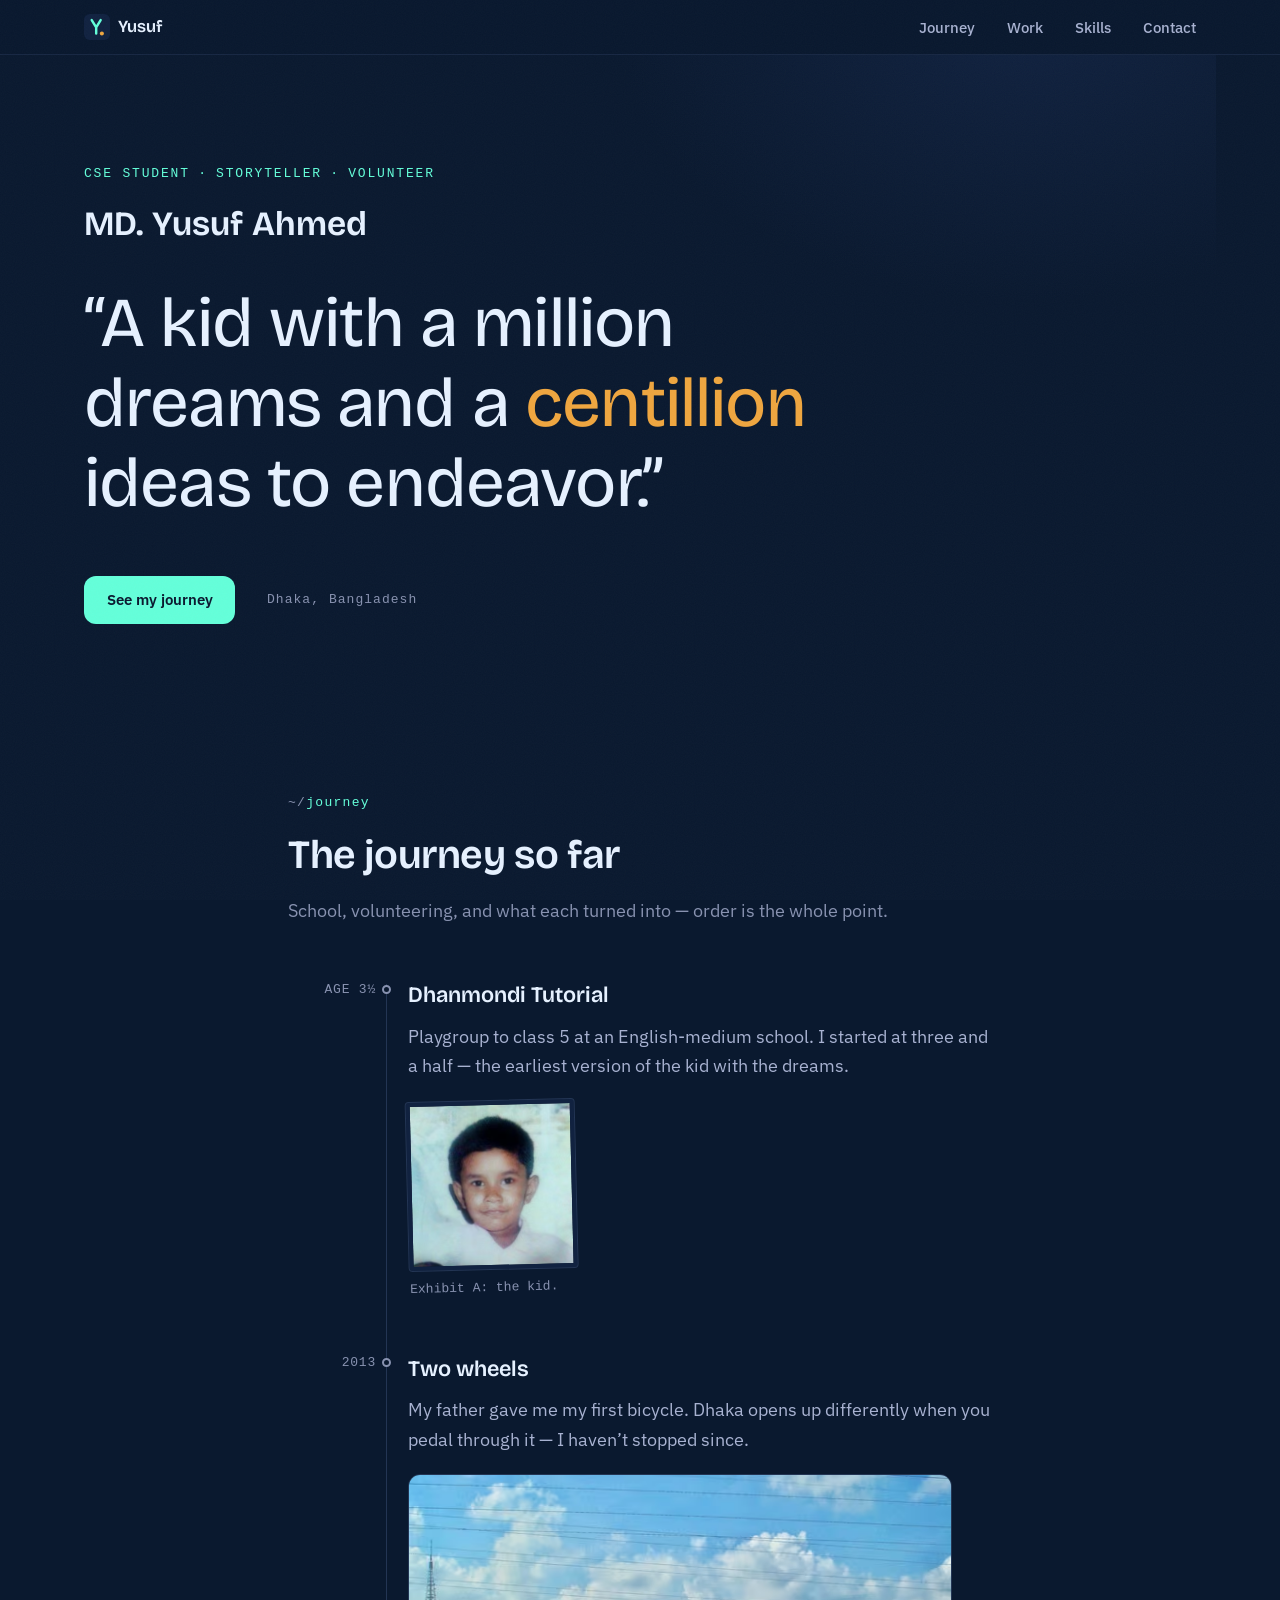
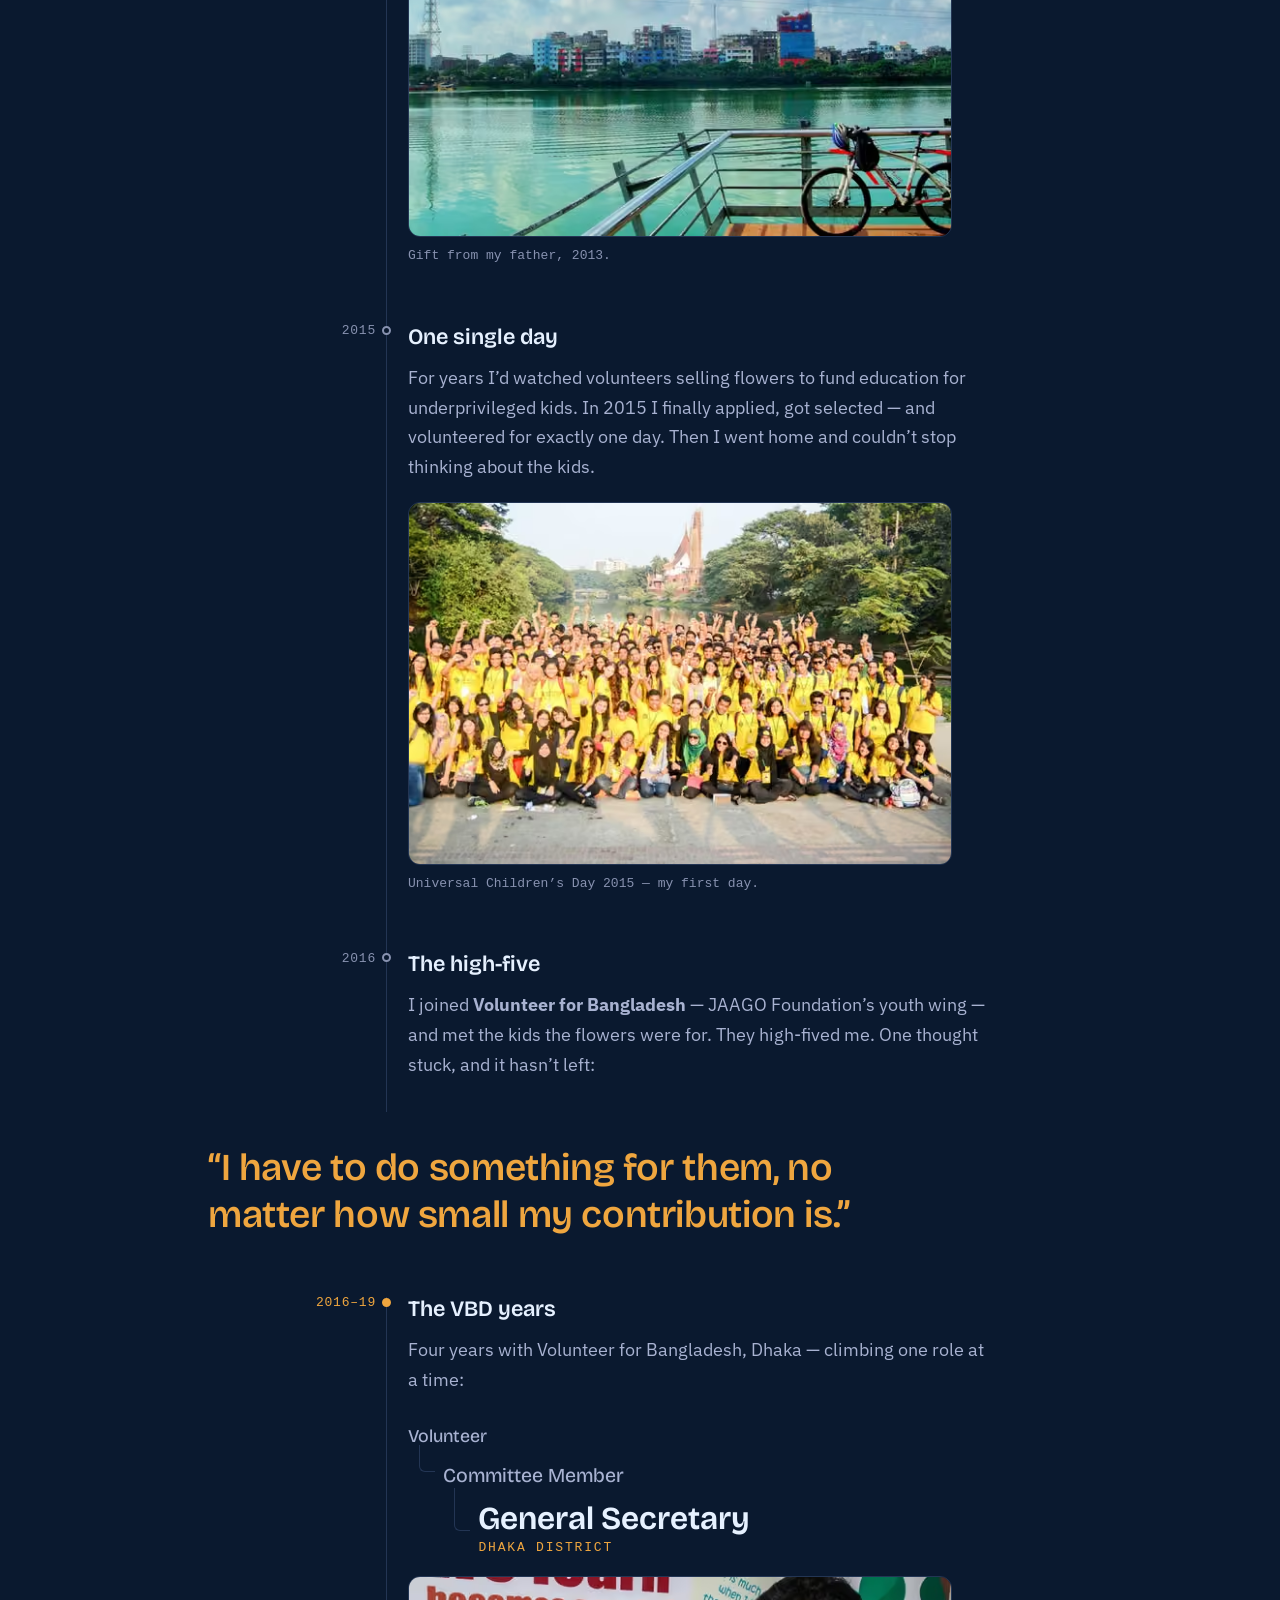
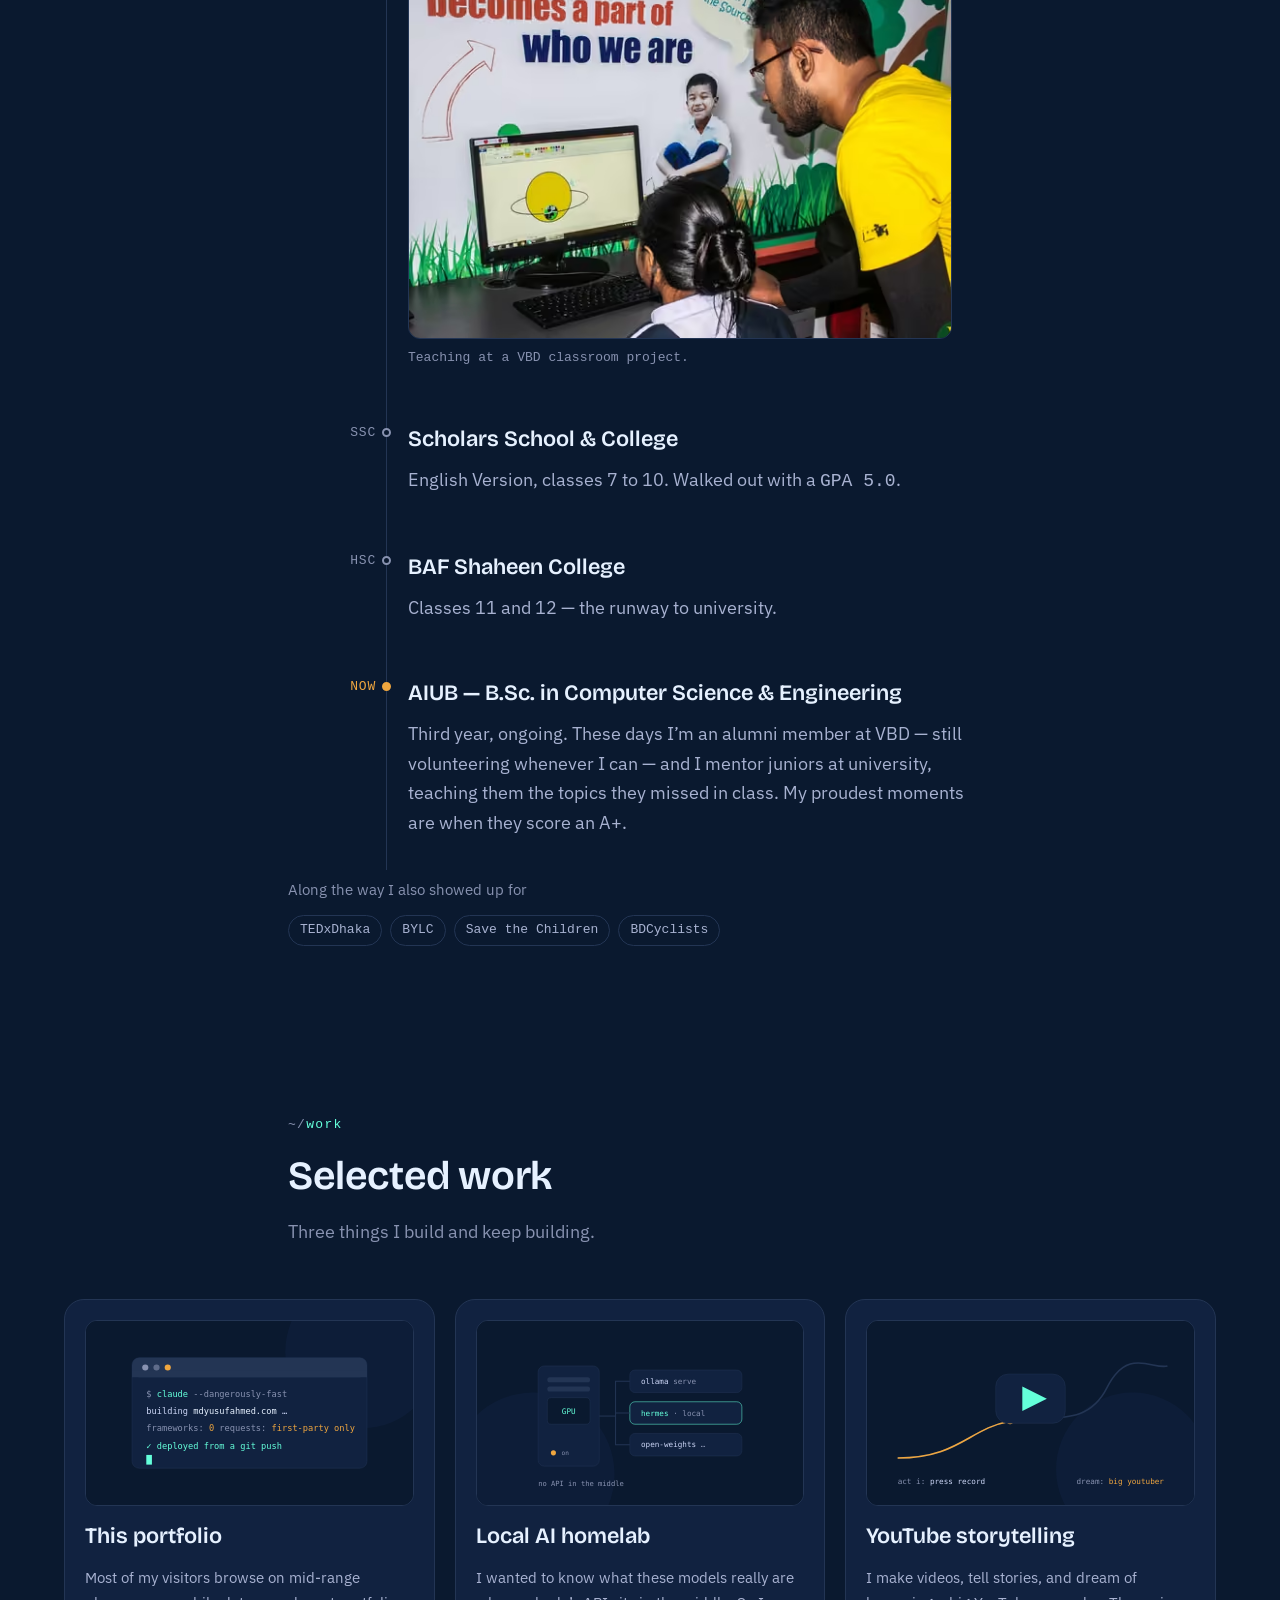
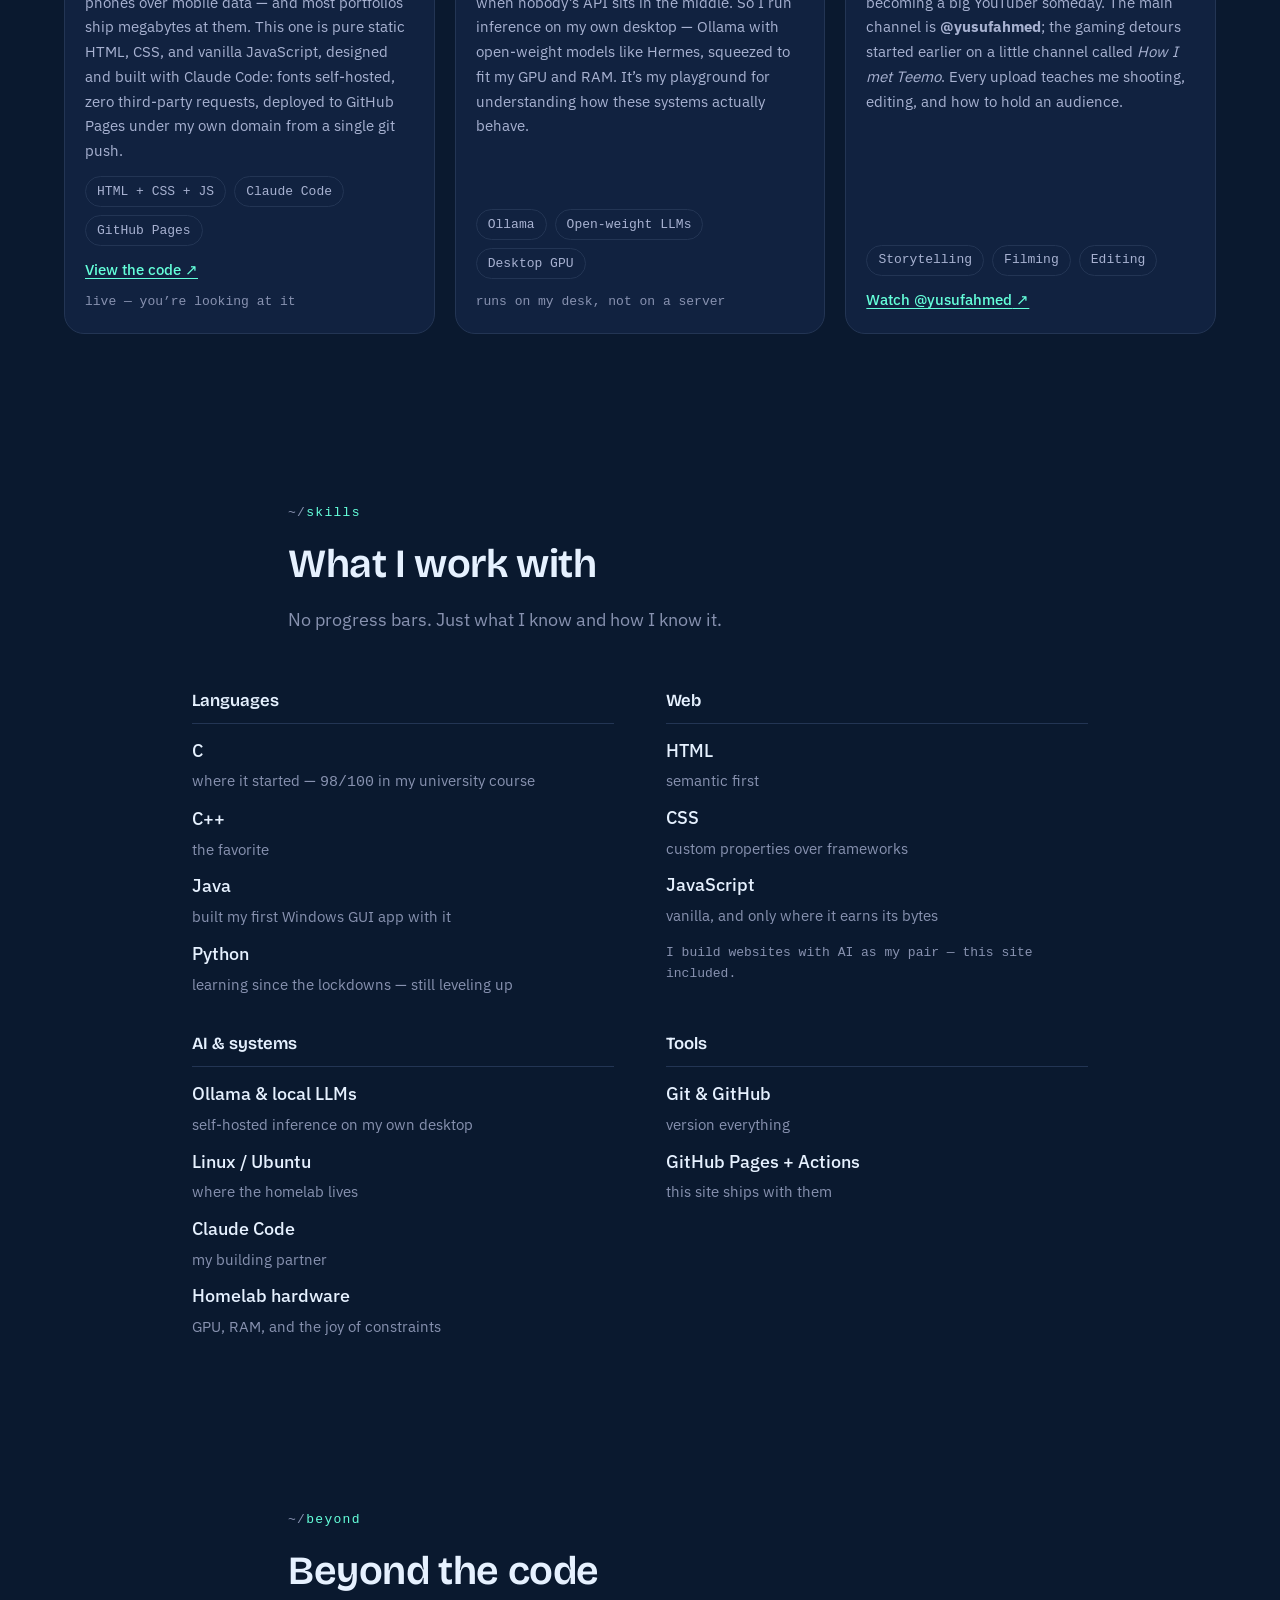
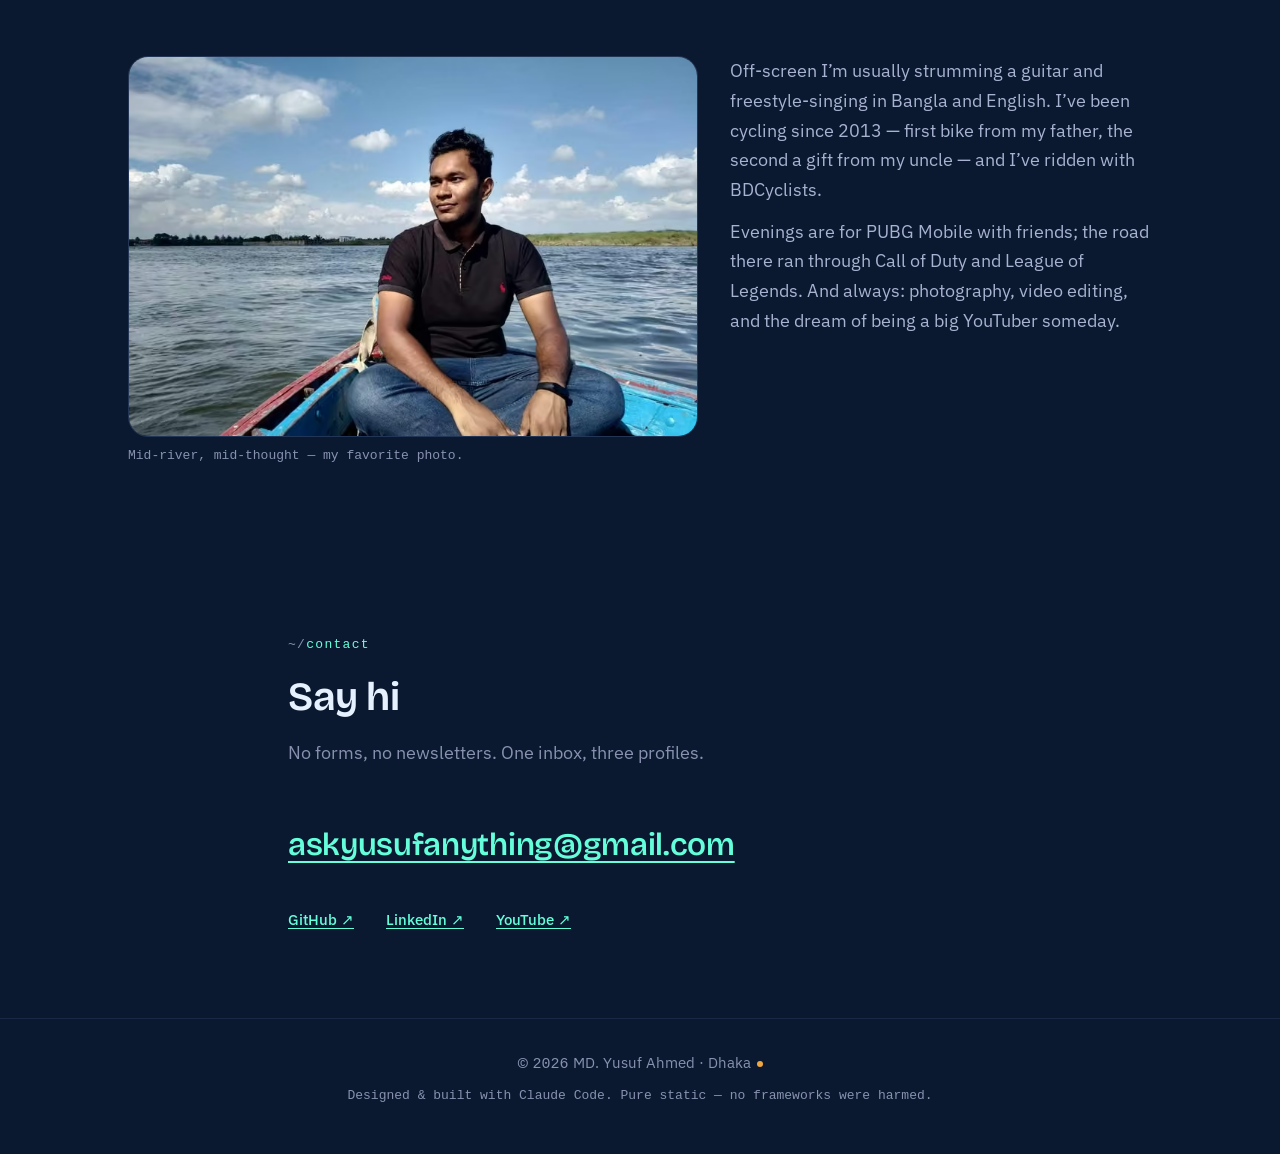
==== commit 53ff77e6: "Perf: LCP 1.7s via pointer-gated split + font-display optional; 760w srcset step; a11y fixes Lightho" ====
--- a/index.html
+++ b/index.html
@@ -28,7 +28,6 @@
   <link rel="manifest" href="/site.webmanifest">
 
   <link rel="preload" href="/assets/fonts/BricolageGrotesque-var.woff2" as="font" type="font/woff2" crossorigin>
-  <link rel="preload" href="/assets/fonts/IBMPlexSans-var.woff2" as="font" type="font/woff2" crossorigin>
 
   <style>
     /* ---------- tokens ---------- */
@@ -54,7 +53,7 @@
       --col:44rem;
     }
     /* ---------- fonts ---------- */
-    @font-face{font-family:'Bricolage Grotesque';src:url('/assets/fonts/BricolageGrotesque-var.woff2') format('woff2');font-weight:200 800;font-display:swap;}
+    @font-face{font-family:'Bricolage Grotesque';src:url('/assets/fonts/BricolageGrotesque-var.woff2') format('woff2');font-weight:200 800;font-display:optional;}
     @font-face{font-family:'IBM Plex Sans';src:url('/assets/fonts/IBMPlexSans-var.woff2') format('woff2');font-weight:300 700;font-display:swap;}
     @font-face{font-family:'Bricolage-fb';src:local('Arial');size-adjust:109.06%;ascent-override:85.27%;descent-override:24.76%;line-gap-override:0%;}
     @font-face{font-family:'Plex-fb';src:local('Arial');size-adjust:101.25%;ascent-override:101.24%;descent-override:27.16%;line-gap-override:0%;}
@@ -121,9 +120,8 @@
     @media (prefers-reduced-motion:no-preference){
       [data-rise]{opacity:0;animation:rise .5s var(--ease-out) forwards;animation-delay:var(--d,0ms)}
       @keyframes rise{from{opacity:0;transform:translateY(12px)}to{opacity:1;transform:none}}
-      html.js .hero-quote:not(.split){opacity:0}
-      .hero-quote.split .ch{opacity:0;transform:translateY(.38em);animation:chIn .55s var(--ease-out) forwards;animation-delay:calc(var(--i)*26ms + 180ms)}
-      @keyframes chIn{to{opacity:1;transform:none}}
+      .hero-quote.animate-chars .ch{transform:translateY(.32em);animation:chIn .5s var(--ease-out) forwards;animation-delay:calc(var(--i)*22ms)}
+      @keyframes chIn{to{transform:none}}
     }
   </style>
   <link rel="stylesheet" href="/styles.css">
@@ -214,9 +212,9 @@
             <p>My father gave me my first bicycle. Dhaka opens up differently when you pedal through it — I haven’t stopped since.</p>
             <figure class="tl-fig">
               <picture>
-                <source type="image/avif" srcset="/assets/img/bike-2013-560.avif 560w, /assets/img/bike-2013-1120.avif 1120w" sizes="(min-width:48em) 34rem, 92vw">
-                <source type="image/webp" srcset="/assets/img/bike-2013-560.webp 560w, /assets/img/bike-2013-1120.webp 1120w" sizes="(min-width:48em) 34rem, 92vw">
-                <img src="/assets/img/bike-2013-560.jpg" srcset="/assets/img/bike-2013-560.jpg 560w, /assets/img/bike-2013-1120.jpg 1120w" sizes="(min-width:48em) 34rem, 92vw" width="560" height="373" loading="lazy" decoding="async" alt="A white mountain bike with a blue helmet leaning on a lakeside railing, Dhaka skyline across the water.">
+                <source type="image/avif" srcset="/assets/img/bike-2013-560.avif 560w, /assets/img/bike-2013-760.avif 760w, /assets/img/bike-2013-1120.avif 1120w" sizes="(min-width:48em) 34rem, 92vw">
+                <source type="image/webp" srcset="/assets/img/bike-2013-560.webp 560w, /assets/img/bike-2013-760.webp 760w, /assets/img/bike-2013-1120.webp 1120w" sizes="(min-width:48em) 34rem, 92vw">
+                <img src="/assets/img/bike-2013-560.jpg" srcset="/assets/img/bike-2013-560.jpg 560w, /assets/img/bike-2013-760.jpg 760w, /assets/img/bike-2013-1120.jpg 1120w" sizes="(min-width:48em) 34rem, 92vw" width="560" height="373" loading="lazy" decoding="async" alt="A white mountain bike with a blue helmet leaning on a lakeside railing, Dhaka skyline across the water.">
               </picture>
               <figcaption>Gift from my father, 2013.</figcaption>
             </figure>
@@ -230,9 +228,9 @@
             <p>For years I’d watched volunteers selling flowers to fund education for underprivileged kids. In 2015 I finally applied, got selected — and volunteered for exactly one day. Then I went home and couldn’t stop thinking about the kids.</p>
             <figure class="tl-fig">
               <picture>
-                <source type="image/avif" srcset="/assets/img/jaago-2015-560.avif 560w, /assets/img/jaago-2015-1120.avif 1120w" sizes="(min-width:48em) 34rem, 92vw">
-                <source type="image/webp" srcset="/assets/img/jaago-2015-560.webp 560w, /assets/img/jaago-2015-1120.webp 1120w" sizes="(min-width:48em) 34rem, 92vw">
-                <img src="/assets/img/jaago-2015-560.jpg" srcset="/assets/img/jaago-2015-560.jpg 560w, /assets/img/jaago-2015-1120.jpg 1120w" sizes="(min-width:48em) 34rem, 92vw" width="560" height="373" loading="lazy" decoding="async" alt="A big crowd of volunteers in yellow shirts cheering with raised arms beside a lake in Dhaka.">
+                <source type="image/avif" srcset="/assets/img/jaago-2015-560.avif 560w, /assets/img/jaago-2015-760.avif 760w, /assets/img/jaago-2015-1120.avif 1120w" sizes="(min-width:48em) 34rem, 92vw">
+                <source type="image/webp" srcset="/assets/img/jaago-2015-560.webp 560w, /assets/img/jaago-2015-760.webp 760w, /assets/img/jaago-2015-1120.webp 1120w" sizes="(min-width:48em) 34rem, 92vw">
+                <img src="/assets/img/jaago-2015-560.jpg" srcset="/assets/img/jaago-2015-560.jpg 560w, /assets/img/jaago-2015-760.jpg 760w, /assets/img/jaago-2015-1120.jpg 1120w" sizes="(min-width:48em) 34rem, 92vw" width="560" height="373" loading="lazy" decoding="async" alt="A big crowd of volunteers in yellow shirts cheering with raised arms beside a lake in Dhaka.">
               </picture>
               <figcaption>Universal Children’s Day 2015 — my first day.</figcaption>
             </figure>
@@ -265,9 +263,9 @@
             </ol>
             <figure class="tl-fig">
               <picture>
-                <source type="image/avif" srcset="/assets/img/vbd-teach-560.avif 560w, /assets/img/vbd-teach-1120.avif 1120w" sizes="(min-width:48em) 34rem, 92vw">
-                <source type="image/webp" srcset="/assets/img/vbd-teach-560.webp 560w, /assets/img/vbd-teach-1120.webp 1120w" sizes="(min-width:48em) 34rem, 92vw">
-                <img src="/assets/img/vbd-teach-560.jpg" srcset="/assets/img/vbd-teach-560.jpg 560w, /assets/img/vbd-teach-1120.jpg 1120w" sizes="(min-width:48em) 34rem, 92vw" width="560" height="373" loading="lazy" decoding="async" alt="Yusuf in a yellow volunteer shirt guiding a young student who is drawing on a computer.">
+                <source type="image/avif" srcset="/assets/img/vbd-teach-560.avif 560w, /assets/img/vbd-teach-760.avif 760w, /assets/img/vbd-teach-1120.avif 1120w" sizes="(min-width:48em) 34rem, 92vw">
+                <source type="image/webp" srcset="/assets/img/vbd-teach-560.webp 560w, /assets/img/vbd-teach-760.webp 760w, /assets/img/vbd-teach-1120.webp 1120w" sizes="(min-width:48em) 34rem, 92vw">
+                <img src="/assets/img/vbd-teach-560.jpg" srcset="/assets/img/vbd-teach-560.jpg 560w, /assets/img/vbd-teach-760.jpg 760w, /assets/img/vbd-teach-1120.jpg 1120w" sizes="(min-width:48em) 34rem, 92vw" width="560" height="373" loading="lazy" decoding="async" alt="Yusuf in a yellow volunteer shirt guiding a young student who is drawing on a computer.">
               </picture>
               <figcaption>Teaching at a VBD classroom project.</figcaption>
             </figure>
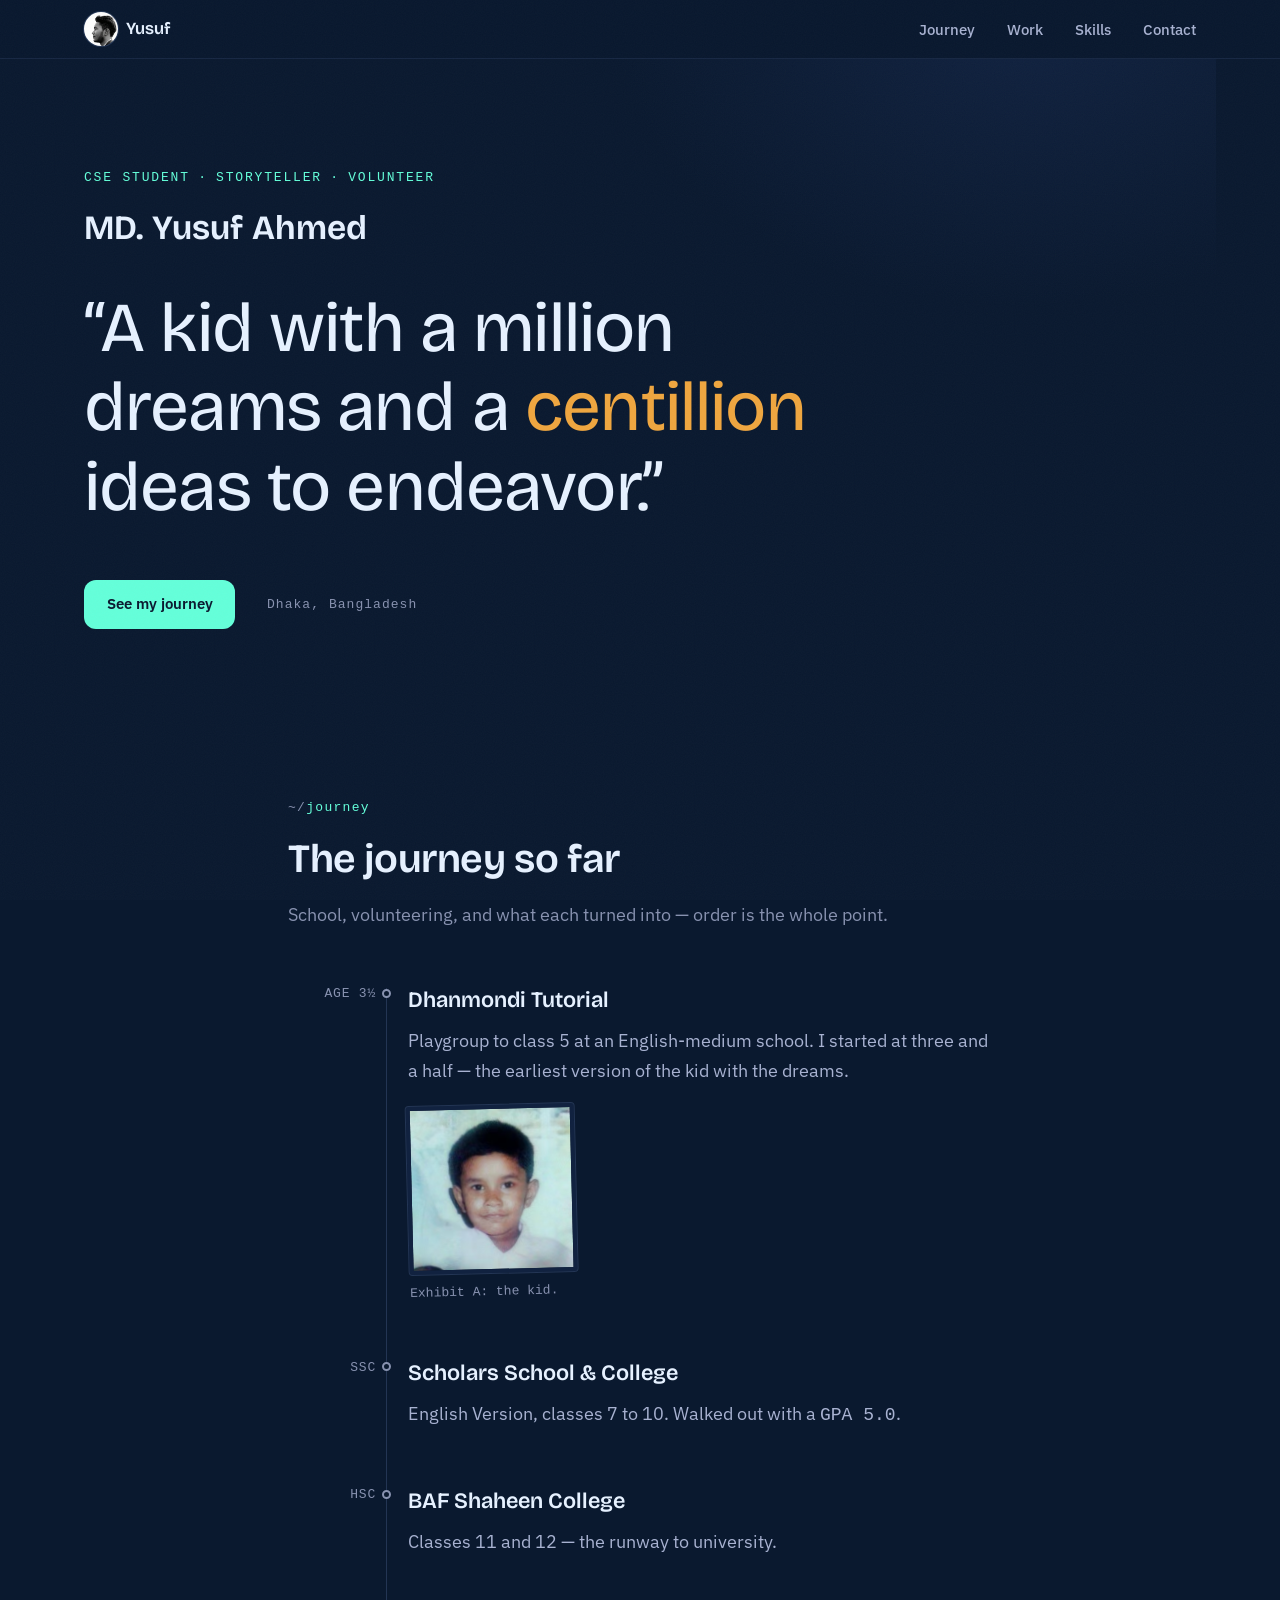
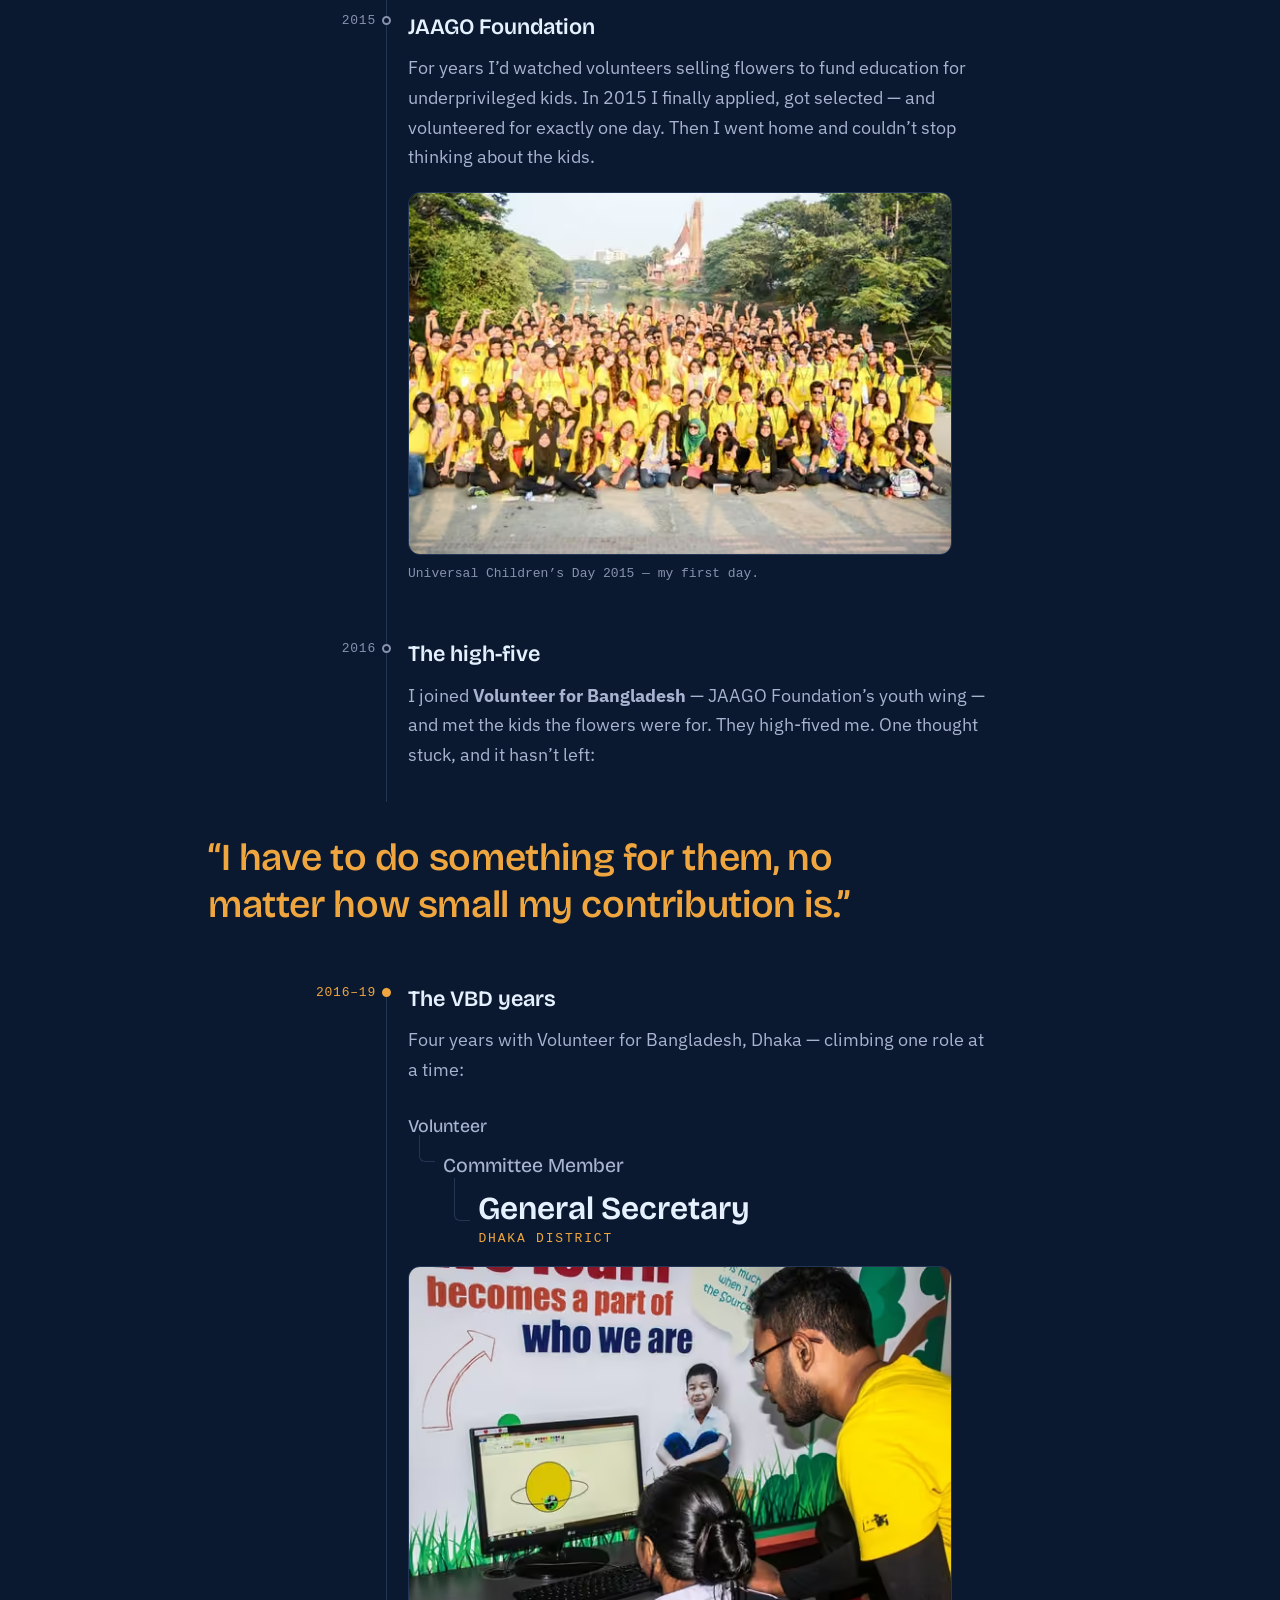
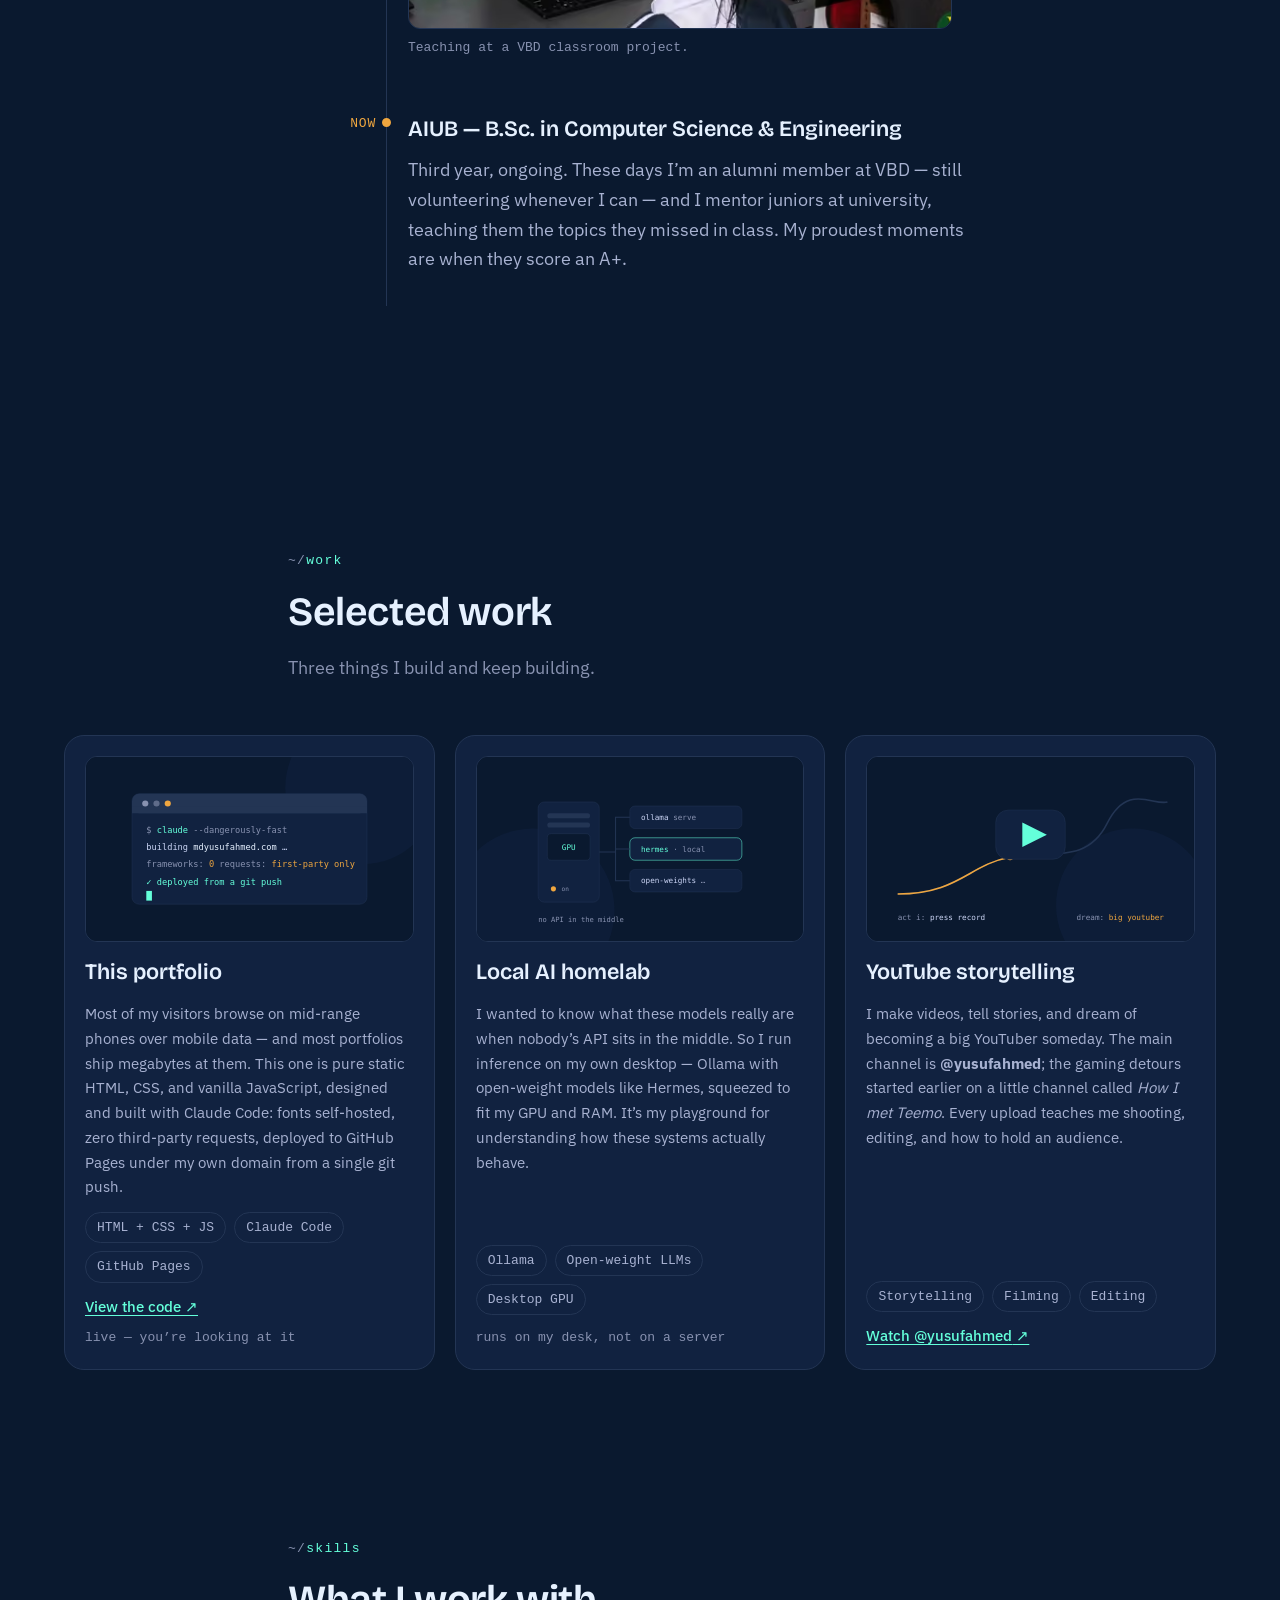
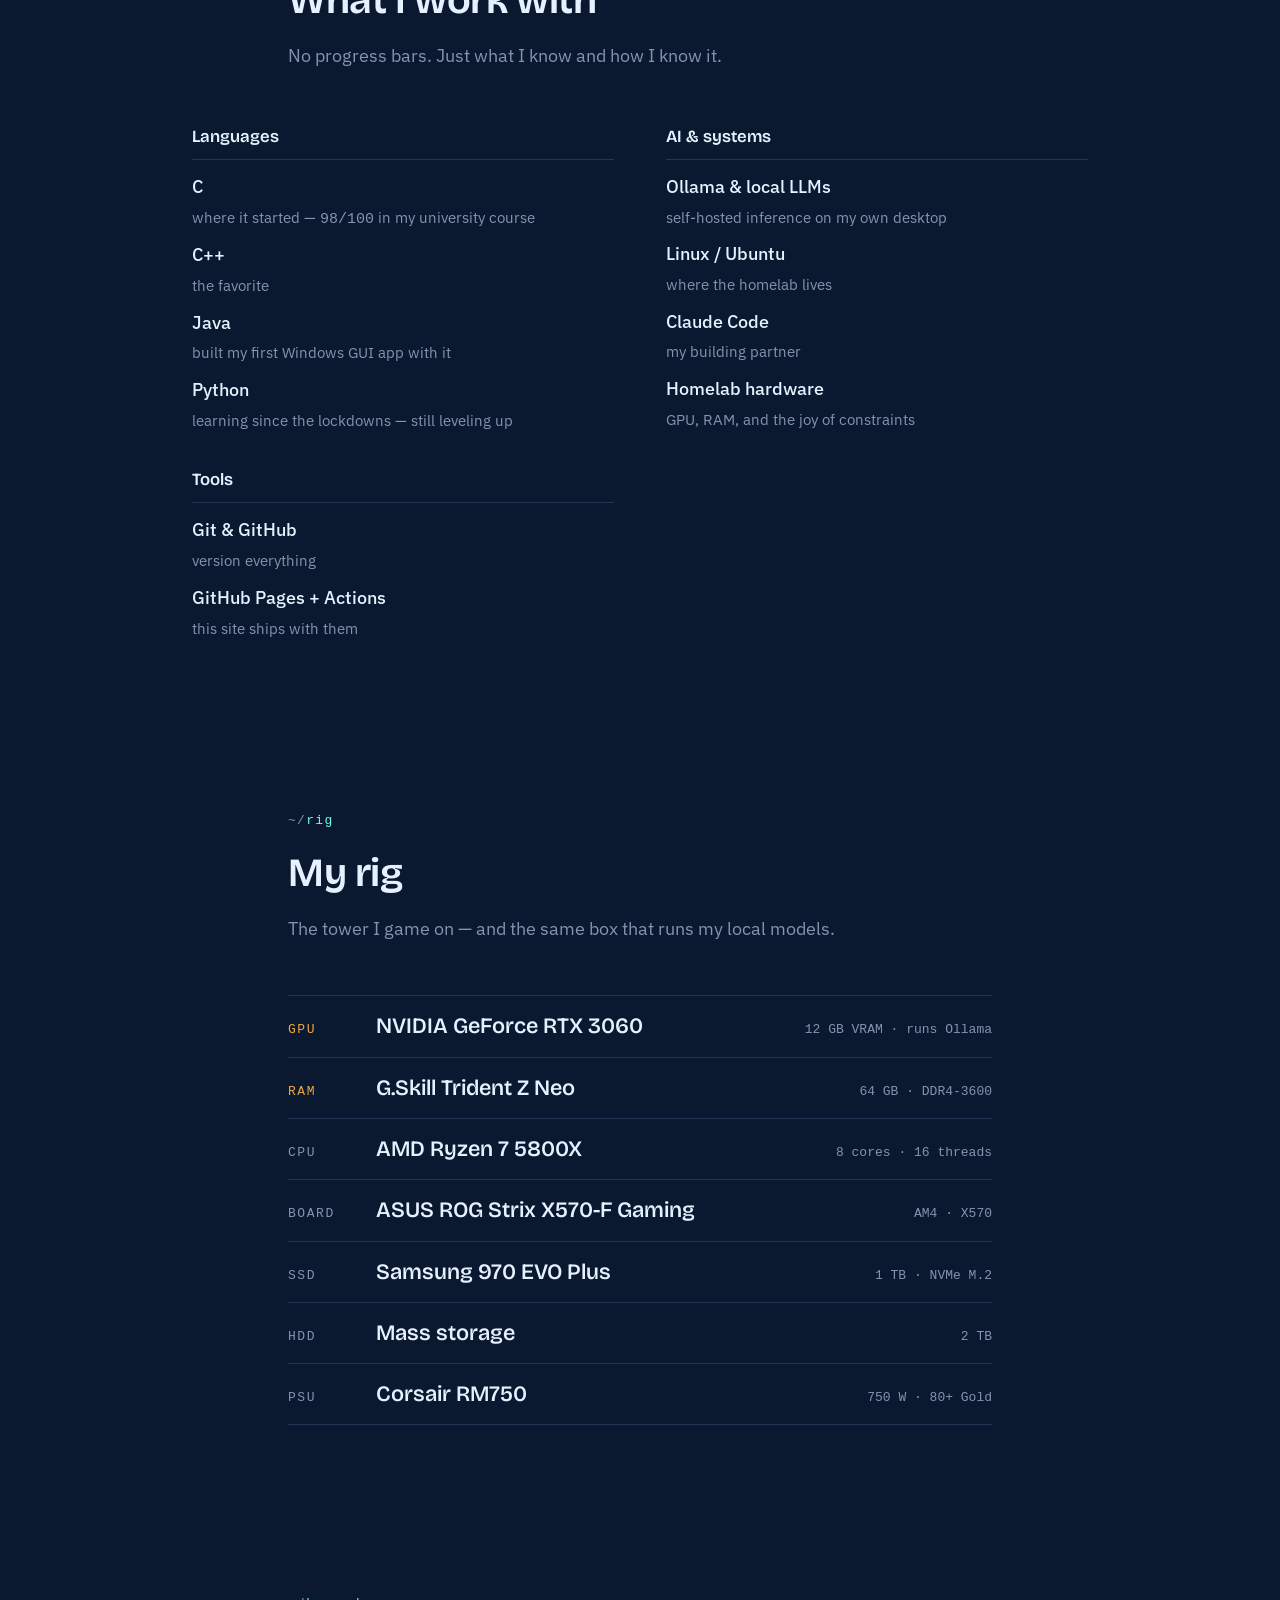
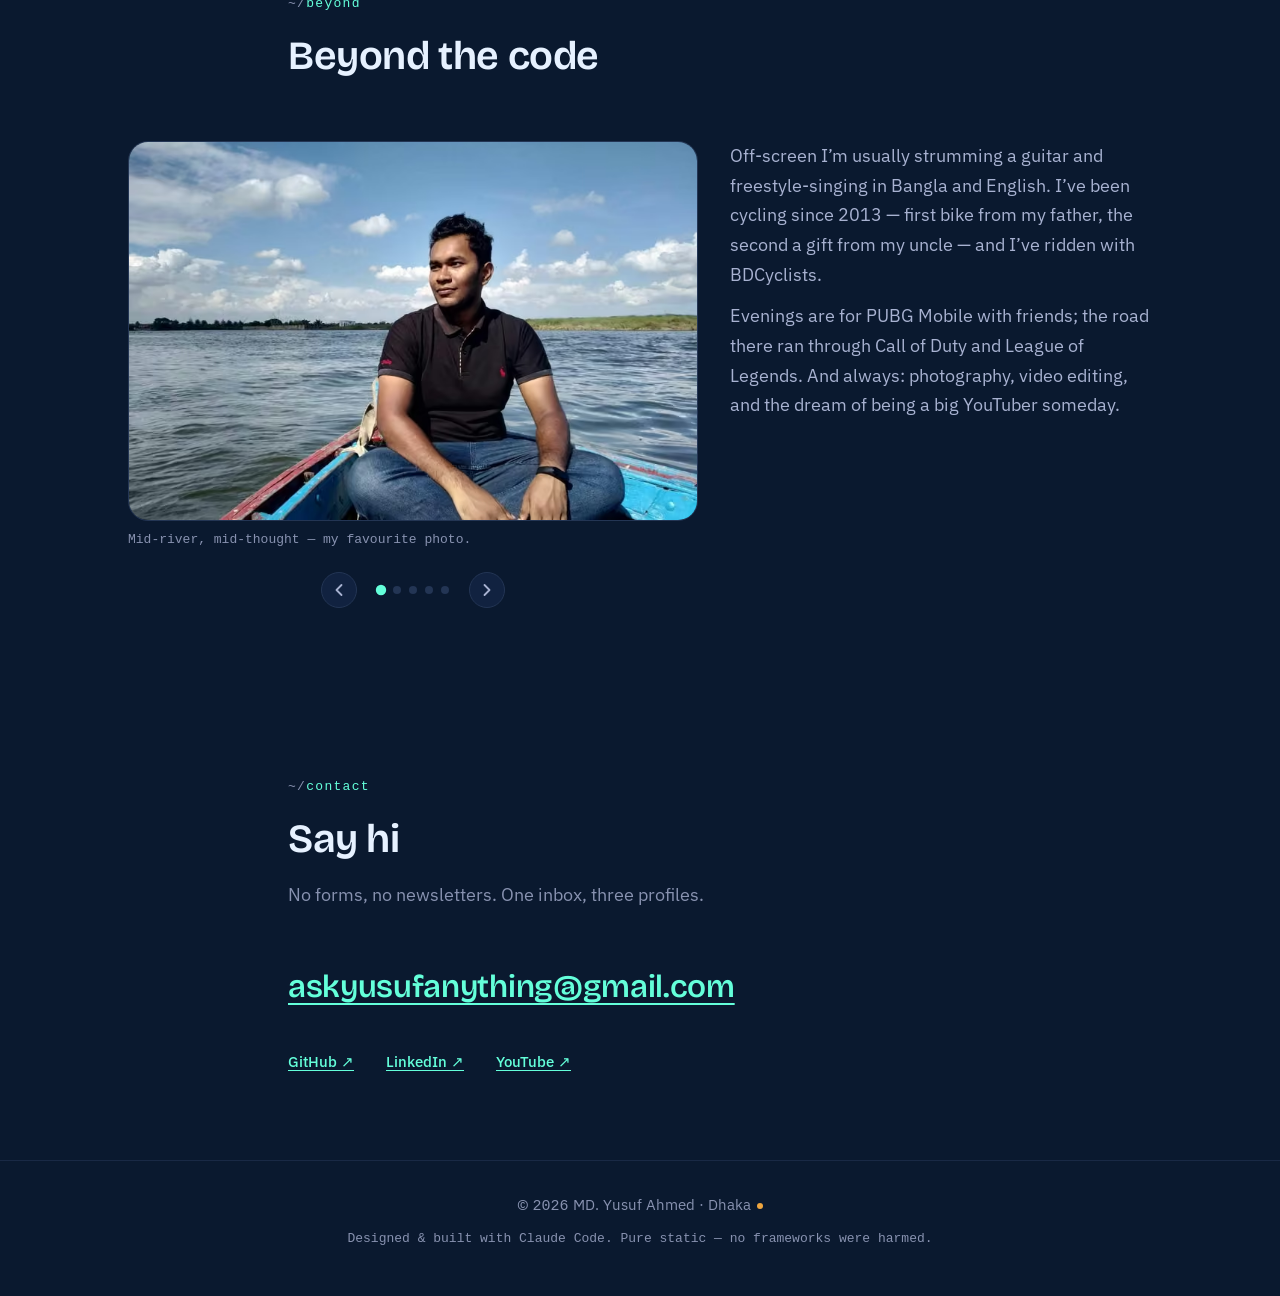
==== commit f1102037: "Updates round: photo nav avatar, reordered timeline, Beyond slideshow, My Rig section - Nav Y-mark r" ====
--- a/index.html
+++ b/index.html
@@ -154,7 +154,7 @@
   <header class="nav">
     <div class="nav-in">
       <a class="brand" href="#top" aria-label="Yusuf — back to top">
-        <svg width="26" height="26" viewBox="0 0 64 64" aria-hidden="true"><rect width="64" height="64" rx="14" fill="#112240"/><path d="M19 15 30 33M41 15 30 33M30 33v15" stroke="#64ffda" stroke-width="6" stroke-linecap="round" fill="none"/><circle cx="44" cy="48" r="5" fill="#efa63f"/></svg>
+        <img class="brand-avatar" src="/assets/img/avatar-132.png" width="34" height="34" alt="" decoding="async">
         Yusuf
       </a>
       <nav aria-label="Primary">
@@ -206,25 +206,25 @@
         </li>
 
         <li class="tl reveal">
-          <p class="tl-label">2013</p>
-          <div class="tl-body">
-            <h3>Two wheels</h3>
-            <p>My father gave me my first bicycle. Dhaka opens up differently when you pedal through it — I haven’t stopped since.</p>
-            <figure class="tl-fig">
-              <picture>
-                <source type="image/avif" srcset="/assets/img/bike-2013-560.avif 560w, /assets/img/bike-2013-760.avif 760w, /assets/img/bike-2013-1120.avif 1120w" sizes="(min-width:48em) 34rem, 92vw">
-                <source type="image/webp" srcset="/assets/img/bike-2013-560.webp 560w, /assets/img/bike-2013-760.webp 760w, /assets/img/bike-2013-1120.webp 1120w" sizes="(min-width:48em) 34rem, 92vw">
-                <img src="/assets/img/bike-2013-560.jpg" srcset="/assets/img/bike-2013-560.jpg 560w, /assets/img/bike-2013-760.jpg 760w, /assets/img/bike-2013-1120.jpg 1120w" sizes="(min-width:48em) 34rem, 92vw" width="560" height="373" loading="lazy" decoding="async" alt="A white mountain bike with a blue helmet leaning on a lakeside railing, Dhaka skyline across the water.">
-              </picture>
-              <figcaption>Gift from my father, 2013.</figcaption>
-            </figure>
+          <p class="tl-label">SSC</p>
+          <div class="tl-body">
+            <h3>Scholars School &amp; College</h3>
+            <p>English Version, classes 7 to 10. Walked out with a <span class="mono">GPA 5.0</span>.</p>
+          </div>
+        </li>
+
+        <li class="tl reveal">
+          <p class="tl-label">HSC</p>
+          <div class="tl-body">
+            <h3>BAF Shaheen College</h3>
+            <p>Classes 11 and 12 — the runway to university.</p>
           </div>
         </li>
 
         <li class="tl reveal">
           <p class="tl-label">2015</p>
           <div class="tl-body">
-            <h3>One single day</h3>
+            <h3>JAAGO Foundation</h3>
             <p>For years I’d watched volunteers selling flowers to fund education for underprivileged kids. In 2015 I finally applied, got selected — and volunteered for exactly one day. Then I went home and couldn’t stop thinking about the kids.</p>
             <figure class="tl-fig">
               <picture>
@@ -272,22 +272,6 @@
           </div>
         </li>
 
-        <li class="tl reveal">
-          <p class="tl-label">SSC</p>
-          <div class="tl-body">
-            <h3>Scholars School &amp; College</h3>
-            <p>English Version, classes 7 to 10. Walked out with a <span class="mono">GPA 5.0</span>.</p>
-          </div>
-        </li>
-
-        <li class="tl reveal">
-          <p class="tl-label">HSC</p>
-          <div class="tl-body">
-            <h3>BAF Shaheen College</h3>
-            <p>Classes 11 and 12 — the runway to university.</p>
-          </div>
-        </li>
-
         <li class="tl tl--now reveal">
           <p class="tl-label">now</p>
           <div class="tl-body">
@@ -376,16 +360,6 @@
           </ul>
         </section>
 
-        <section class="sg reveal" aria-labelledby="sg-web">
-          <h3 id="sg-web">Web</h3>
-          <ul>
-            <li><strong>HTML</strong><span>semantic first</span></li>
-            <li><strong>CSS</strong><span>custom properties over frameworks</span></li>
-            <li><strong>JavaScript</strong><span>vanilla, and only where it earns its bytes</span></li>
-          </ul>
-          <p class="sg-note">I build websites with AI as my pair — this site included.</p>
-        </section>
-
         <section class="sg reveal" aria-labelledby="sg-ai">
           <h3 id="sg-ai">AI &amp; systems</h3>
           <ul>
@@ -406,6 +380,53 @@
       </div>
     </section>
 
+    <!-- ============ rig ============ -->
+    <section class="section" id="rig" aria-labelledby="rig-h">
+      <header class="shead reveal">
+        <p class="kicker"><span aria-hidden="true">~/</span>rig</p>
+        <h2 id="rig-h">My rig</h2>
+        <p class="ssub">The tower I game on — and the same box that runs my local models.</p>
+      </header>
+
+      <ul class="rig reveal" aria-label="Desktop PC specification">
+        <li class="rig-row rig-row--star">
+          <span class="rig-cat">GPU</span>
+          <a class="rig-part" href="https://www.nvidia.com/en-us/geforce/graphics-cards/30-series/rtx-3060-3060ti/">NVIDIA GeForce RTX 3060</a>
+          <span class="rig-spec">12 GB VRAM · runs Ollama</span>
+        </li>
+        <li class="rig-row rig-row--star">
+          <span class="rig-cat">RAM</span>
+          <a class="rig-part" href="https://www.gskill.com/product/165/326/1582265908/F4-3600C18D-64GTZN">G.Skill Trident Z Neo</a>
+          <span class="rig-spec">64 GB · DDR4-3600</span>
+        </li>
+        <li class="rig-row">
+          <span class="rig-cat">CPU</span>
+          <a class="rig-part" href="https://www.amd.com/en/products/processors/desktops/ryzen/5000-series/amd-ryzen-7-5800x.html">AMD Ryzen 7 5800X</a>
+          <span class="rig-spec">8 cores · 16 threads</span>
+        </li>
+        <li class="rig-row">
+          <span class="rig-cat">Board</span>
+          <a class="rig-part" href="https://rog.asus.com/bd/motherboards/rog-strix/rog-strix-x570-f-gaming-model/">ASUS ROG Strix X570-F Gaming</a>
+          <span class="rig-spec">AM4 · X570</span>
+        </li>
+        <li class="rig-row">
+          <span class="rig-cat">SSD</span>
+          <a class="rig-part" href="https://www.samsung.com/ie/memory-storage/nvme-ssd/970-evo-plus-nvme-m-2-ssd-1tb-mz-v7s1t0bw/">Samsung 970 EVO Plus</a>
+          <span class="rig-spec">1 TB · NVMe M.2</span>
+        </li>
+        <li class="rig-row">
+          <span class="rig-cat">HDD</span>
+          <a class="rig-part" href="https://hdd.userbenchmark.com/SpeedTest/6334/Microsoft-Storage-Space-Device">Mass storage</a>
+          <span class="rig-spec">2 TB</span>
+        </li>
+        <li class="rig-row">
+          <span class="rig-cat">PSU</span>
+          <a class="rig-part" href="https://www.corsair.com/us/en/p/psu/cp-9020195-na/rm-series-rm750-750-watt-80-plus-gold-certified-fully-modular-psu-cp-9020195-na">Corsair RM750</a>
+          <span class="rig-spec">750 W · 80+ Gold</span>
+        </li>
+      </ul>
+    </section>
+
     <!-- ============ beyond ============ -->
     <section class="section" id="beyond" aria-labelledby="beyond-h">
       <header class="shead reveal">
@@ -414,14 +435,69 @@
       </header>
 
       <div class="beyond">
-        <figure class="beyond-fig reveal">
-          <picture>
-            <source type="image/avif" srcset="/assets/img/boat-dhaka-760.avif 760w, /assets/img/boat-dhaka-1280.avif 1280w" sizes="(min-width:48em) 40rem, 92vw">
-            <source type="image/webp" srcset="/assets/img/boat-dhaka-760.webp 760w, /assets/img/boat-dhaka-1280.webp 1280w" sizes="(min-width:48em) 40rem, 92vw">
-            <img src="/assets/img/boat-dhaka-760.jpg" srcset="/assets/img/boat-dhaka-760.jpg 760w, /assets/img/boat-dhaka-1280.jpg 1280w" sizes="(min-width:48em) 40rem, 92vw" width="760" height="506" loading="lazy" decoding="async" alt="Yusuf sitting cross-legged in a wooden boat in the middle of a wide river, looking into the distance.">
-          </picture>
-          <figcaption>Mid-river, mid-thought — my favorite photo.</figcaption>
-        </figure>
+        <div class="slideshow reveal" aria-roledescription="carousel" aria-label="Photos from beyond the code">
+          <ul class="slides" id="slides">
+            <li class="slide" aria-roledescription="slide" aria-label="1 of 5: mid-river in Dhaka">
+              <figure>
+                <picture>
+                  <source type="image/avif" srcset="/assets/img/boat-dhaka-760.avif 760w, /assets/img/boat-dhaka-1280.avif 1280w" sizes="(min-width:48em) 34rem, 92vw">
+                  <source type="image/webp" srcset="/assets/img/boat-dhaka-760.webp 760w, /assets/img/boat-dhaka-1280.webp 1280w" sizes="(min-width:48em) 34rem, 92vw">
+                  <img src="/assets/img/boat-dhaka-760.jpg" srcset="/assets/img/boat-dhaka-760.jpg 760w, /assets/img/boat-dhaka-1280.jpg 1280w" sizes="(min-width:48em) 34rem, 92vw" width="760" height="506" loading="lazy" decoding="async" alt="Yusuf sitting cross-legged in a wooden boat in the middle of a wide river, looking into the distance.">
+                </picture>
+                <figcaption>Mid-river, mid-thought — my favourite photo.</figcaption>
+              </figure>
+            </li>
+            <li class="slide" aria-roledescription="slide" aria-label="2 of 5: cycling by the lake">
+              <figure>
+                <picture>
+                  <source type="image/avif" srcset="/assets/img/bike-2013-560.avif 560w, /assets/img/bike-2013-760.avif 760w, /assets/img/bike-2013-1120.avif 1120w" sizes="(min-width:48em) 34rem, 92vw">
+                  <source type="image/webp" srcset="/assets/img/bike-2013-560.webp 560w, /assets/img/bike-2013-760.webp 760w, /assets/img/bike-2013-1120.webp 1120w" sizes="(min-width:48em) 34rem, 92vw">
+                  <img src="/assets/img/bike-2013-560.jpg" srcset="/assets/img/bike-2013-560.jpg 560w, /assets/img/bike-2013-760.jpg 760w, /assets/img/bike-2013-1120.jpg 1120w" sizes="(min-width:48em) 34rem, 92vw" width="560" height="373" loading="lazy" decoding="async" alt="A white mountain bike with a blue helmet leaning on a lakeside railing, Dhaka skyline across the water.">
+                </picture>
+                <figcaption>Dawn laps by the lake, on the bike my father gave me.</figcaption>
+              </figure>
+            </li>
+            <li class="slide" aria-roledescription="slide" aria-label="3 of 5: a rainy ride in Gazipur">
+              <figure>
+                <picture>
+                  <source type="image/avif" srcset="/assets/img/gazipur-705.avif">
+                  <source type="image/webp" srcset="/assets/img/gazipur-705.webp">
+                  <img src="/assets/img/gazipur-705.jpg" width="705" height="470" loading="lazy" decoding="async" alt="Yusuf crouching with three friends beside their mountain bikes in a wet forest clearing after a ride in the rain.">
+                </picture>
+                <figcaption>Ride to Resort — a rainy day in Gazipur with the crew.</figcaption>
+              </figure>
+            </li>
+            <li class="slide" aria-roledescription="slide" aria-label="4 of 5: a greener escape">
+              <figure>
+                <picture>
+                  <source type="image/avif" srcset="/assets/img/dusai-1-760.avif 760w, /assets/img/dusai-1-1140.avif 1140w" sizes="(min-width:48em) 34rem, 92vw">
+                  <source type="image/webp" srcset="/assets/img/dusai-1-760.webp 760w, /assets/img/dusai-1-1140.webp 1140w" sizes="(min-width:48em) 34rem, 92vw">
+                  <img src="/assets/img/dusai-1-760.jpg" srcset="/assets/img/dusai-1-760.jpg 760w, /assets/img/dusai-1-1140.jpg 1140w" sizes="(min-width:48em) 34rem, 92vw" width="760" height="507" loading="lazy" decoding="async" alt="Yusuf in a blue shirt standing in front of tall green palms at a garden resort.">
+                </picture>
+                <figcaption>Trading the city for somewhere greener.</figcaption>
+              </figure>
+            </li>
+            <li class="slide" aria-roledescription="slide" aria-label="5 of 5: watching the trees">
+              <figure>
+                <picture>
+                  <source type="image/avif" srcset="/assets/img/dusai-2-760.avif 760w, /assets/img/dusai-2-1140.avif 1140w" sizes="(min-width:48em) 34rem, 92vw">
+                  <source type="image/webp" srcset="/assets/img/dusai-2-760.webp 760w, /assets/img/dusai-2-1140.webp 1140w" sizes="(min-width:48em) 34rem, 92vw">
+                  <img src="/assets/img/dusai-2-760.jpg" srcset="/assets/img/dusai-2-760.jpg 760w, /assets/img/dusai-2-1140.jpg 1140w" sizes="(min-width:48em) 34rem, 92vw" width="760" height="507" loading="lazy" decoding="async" alt="Yusuf standing on a balcony from behind, looking out over a leafy resort garden and a thatched-roof cottage.">
+                </picture>
+                <figcaption>Long enough in Dhaka; time to watch the trees.</figcaption>
+              </figure>
+            </li>
+          </ul>
+          <div class="ss-ui" hidden>
+            <button class="ss-btn" type="button" data-dir="-1" aria-label="Previous photo" aria-controls="slides">
+              <svg viewBox="0 0 24 24" width="20" height="20" fill="none" stroke="currentColor" stroke-width="2.2" stroke-linecap="round" stroke-linejoin="round" aria-hidden="true"><polyline points="15 18 9 12 15 6"/></svg>
+            </button>
+            <div class="ss-dots" role="group" aria-label="Choose photo"></div>
+            <button class="ss-btn" type="button" data-dir="1" aria-label="Next photo" aria-controls="slides">
+              <svg viewBox="0 0 24 24" width="20" height="20" fill="none" stroke="currentColor" stroke-width="2.2" stroke-linecap="round" stroke-linejoin="round" aria-hidden="true"><polyline points="9 18 15 12 9 6"/></svg>
+            </button>
+          </div>
+        </div>
         <div class="beyond-text reveal">
           <p>Off-screen I’m usually strumming a guitar and freestyle-singing in Bangla and English. I’ve been cycling since 2013 — first bike from my father, the second a gift from my uncle — and I’ve ridden with BDCyclists.</p>
           <p>Evenings are for PUBG Mobile with friends; the road there ran through Call of Duty and League of Legends. And always: photography, video editing, and the dream of being a big YouTuber someday.</p>
--- a/styles.css
+++ b/styles.css
@@ -158,8 +158,49 @@
 /* ---------- reduced motion: everything still complete ---------- */
 @media (prefers-reduced-motion:reduce){
   html.js .reveal{opacity:1;transform:none;transition:none}
-  .card,.btn,.toast{transition:none}
-}
+  .card,.btn,.toast,.ss-btn,.ss-dot{transition:none}
+  .slides{scroll-behavior:auto}
+}
+
+/* ---------- nav avatar ---------- */
+.brand-avatar{
+  width:34px;height:34px;border-radius:50%;object-fit:cover;background:var(--white);
+  box-shadow:0 0 0 1px var(--navy-700);
+}
+
+/* ---------- my rig (spec readout) ---------- */
+.rig{list-style:none;padding:0;margin:0;max-width:var(--col);margin-inline:auto;border-top:1px solid var(--navy-700)}
+.rig-row{
+  display:grid;grid-template-columns:4.25rem 1fr auto;align-items:baseline;gap:var(--s2) var(--s4);
+  padding:var(--s3) 0;border-bottom:1px solid var(--navy-700);
+}
+.rig-cat{font-family:var(--font-mono);font-size:var(--text-xs);letter-spacing:.12em;text-transform:uppercase;color:var(--slate-400)}
+.rig-part{font-family:var(--font-display);font-weight:560;font-size:var(--text-lg);color:var(--white);text-decoration:none}
+.rig-part:hover{color:var(--mint);text-decoration:underline;text-underline-offset:3px}
+.rig-spec{font-family:var(--font-mono);font-variant-numeric:tabular-nums;font-size:var(--text-xs);color:var(--slate-400);text-align:right}
+.rig-row--star .rig-cat{color:var(--genda)}
+
+/* ---------- beyond slideshow ---------- */
+.slideshow{position:relative;min-width:0}
+.slides{
+  display:flex;overflow-x:auto;scroll-snap-type:x mandatory;
+  list-style:none;margin:0;padding:0;gap:0;scrollbar-width:none;-ms-overflow-style:none;
+}
+.slides::-webkit-scrollbar{display:none}
+.slide{flex:0 0 100%;scroll-snap-align:center;min-width:0}
+.slide figure{margin:0}
+.slide img{width:100%;aspect-ratio:3/2;object-fit:cover;border-radius:var(--r-l);border:1px solid var(--navy-700);background:var(--navy-900)}
+.slide figcaption{min-height:2.4em}
+.ss-ui{display:flex;align-items:center;justify-content:center;gap:var(--s4);margin-top:var(--s3)}
+.ss-btn{
+  display:grid;place-items:center;width:2.25rem;height:2.25rem;padding:0;
+  border-radius:50%;border:1px solid var(--navy-700);background:var(--navy-900);color:var(--slate-300);cursor:pointer;
+  transition:color var(--t-fast) var(--ease-out),border-color var(--t-fast) var(--ease-out),transform var(--t-fast) var(--ease-spring);
+}
+.ss-btn:hover{color:var(--mint);border-color:var(--slate-400);transform:translateY(-1px)}
+.ss-dots{display:flex;gap:var(--s2)}
+.ss-dot{width:8px;height:8px;padding:0;border:0;border-radius:50%;background:var(--navy-700);cursor:pointer;transition:background var(--t-fast) var(--ease-out),transform var(--t-fast) var(--ease-out)}
+.ss-dot[aria-current="true"]{background:var(--mint);transform:scale(1.3)}
 
 /* ---------- small screens ---------- */
 @media (max-width:47.9375em){
@@ -172,6 +213,8 @@
   .beyond{grid-template-columns:1fr}
   .nav ul{gap:var(--s3)}
   .pull{padding-block:var(--s4) var(--s5)}
+  .rig-row{grid-template-columns:1fr;gap:var(--s1)}
+  .rig-spec{text-align:left}
 }
 
 /* wide screens: let the pull-quote breathe past the column */
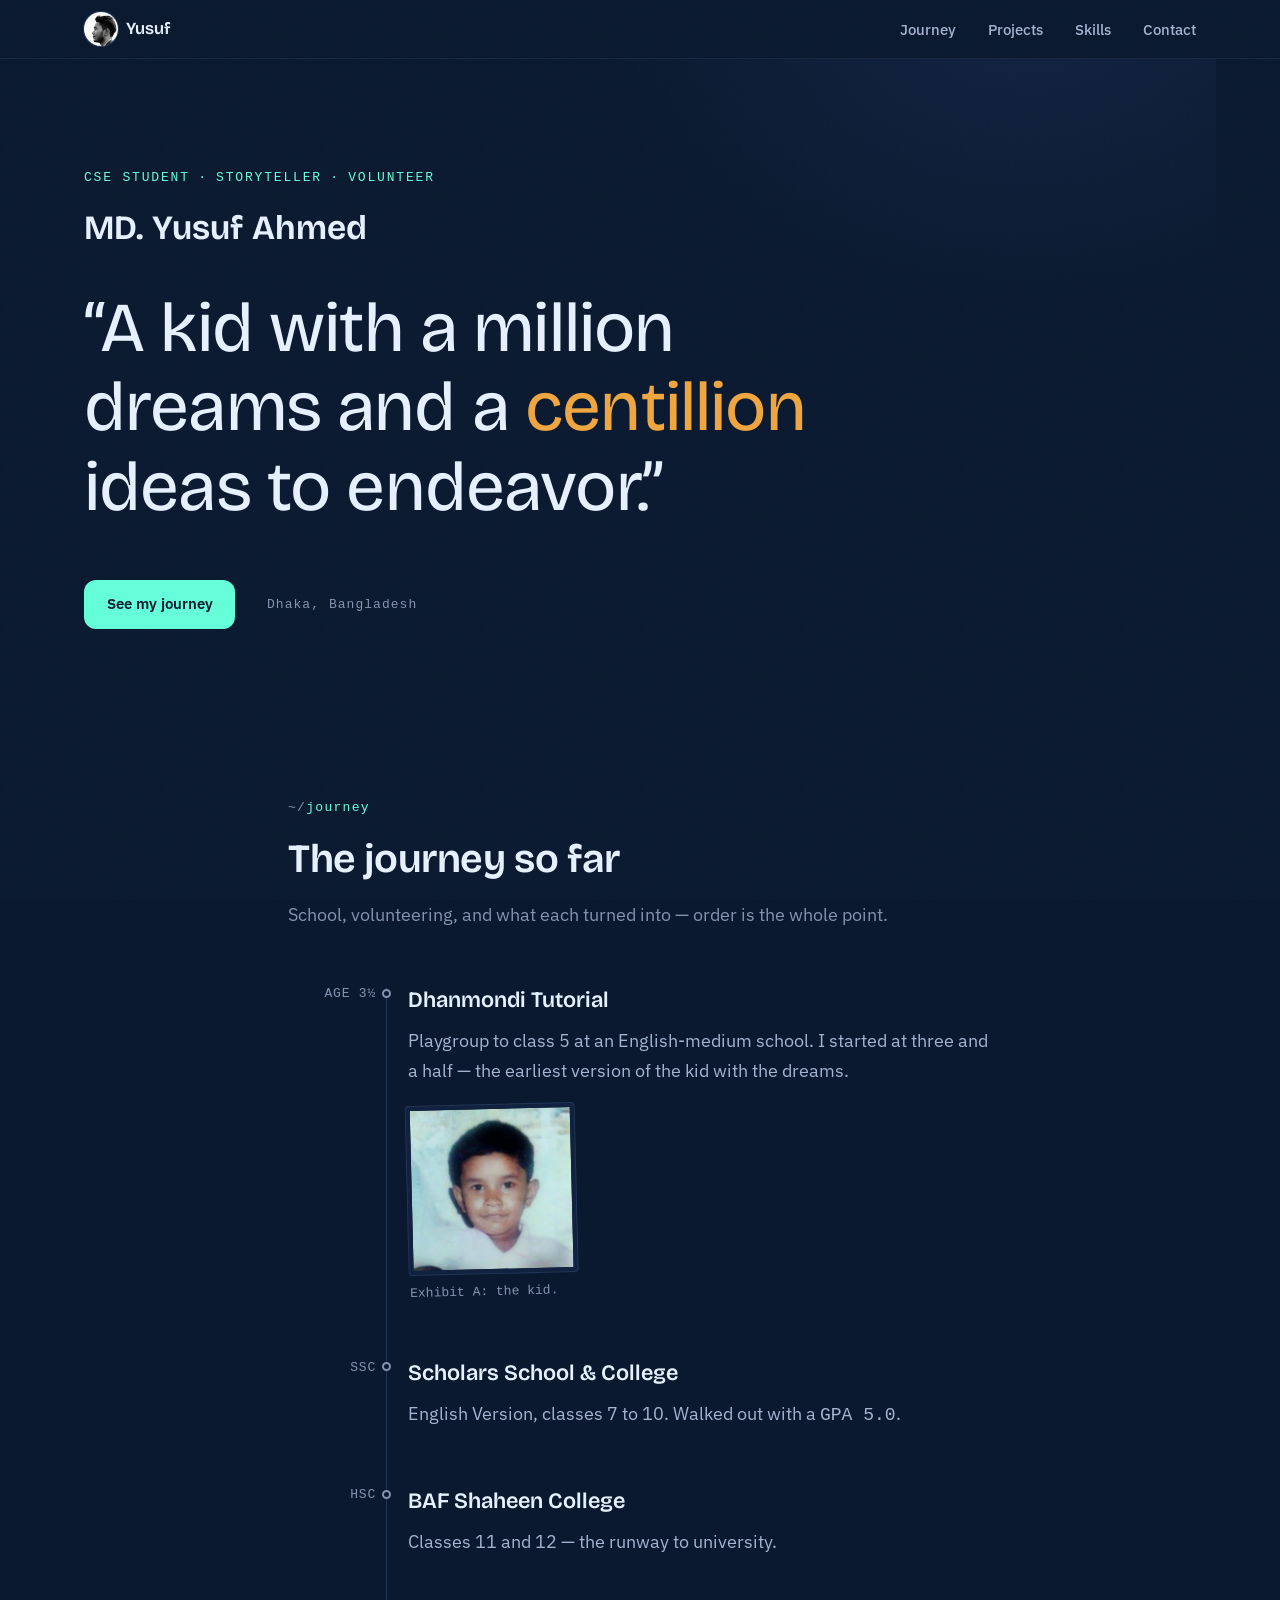
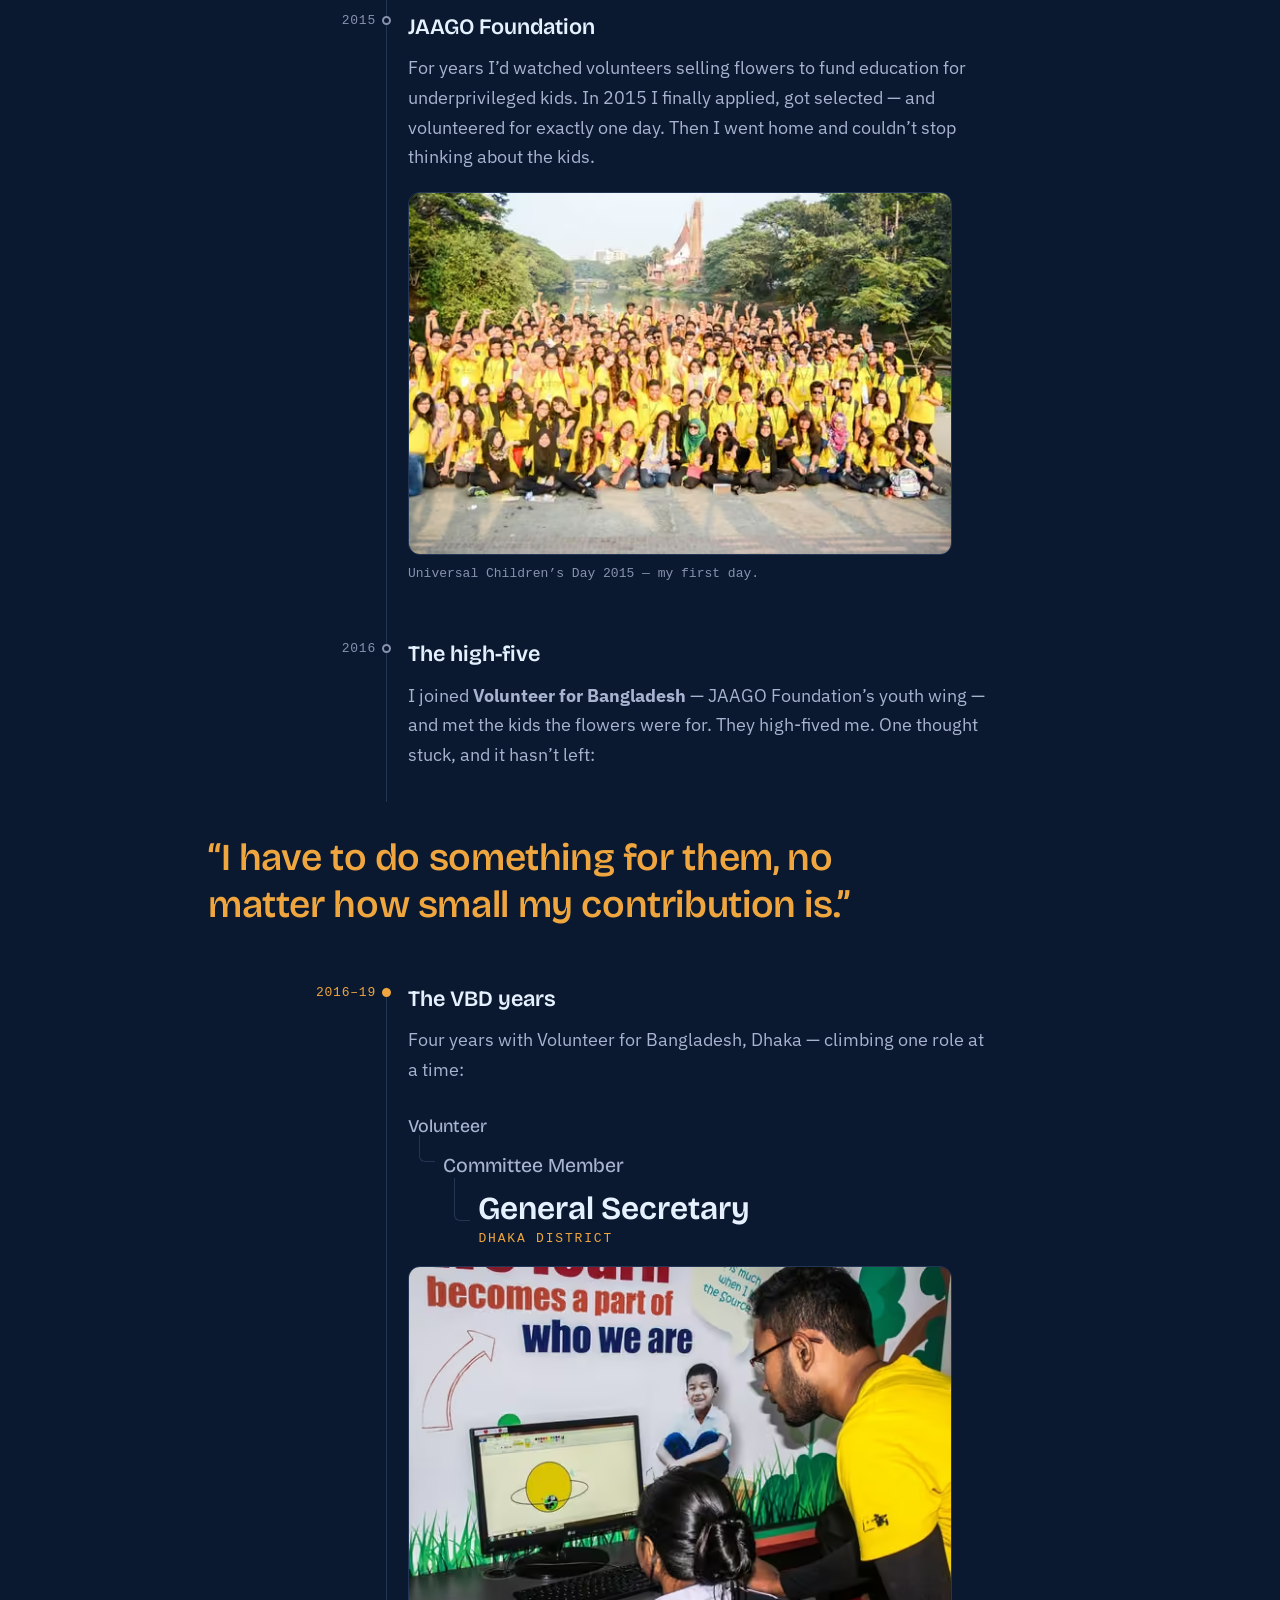
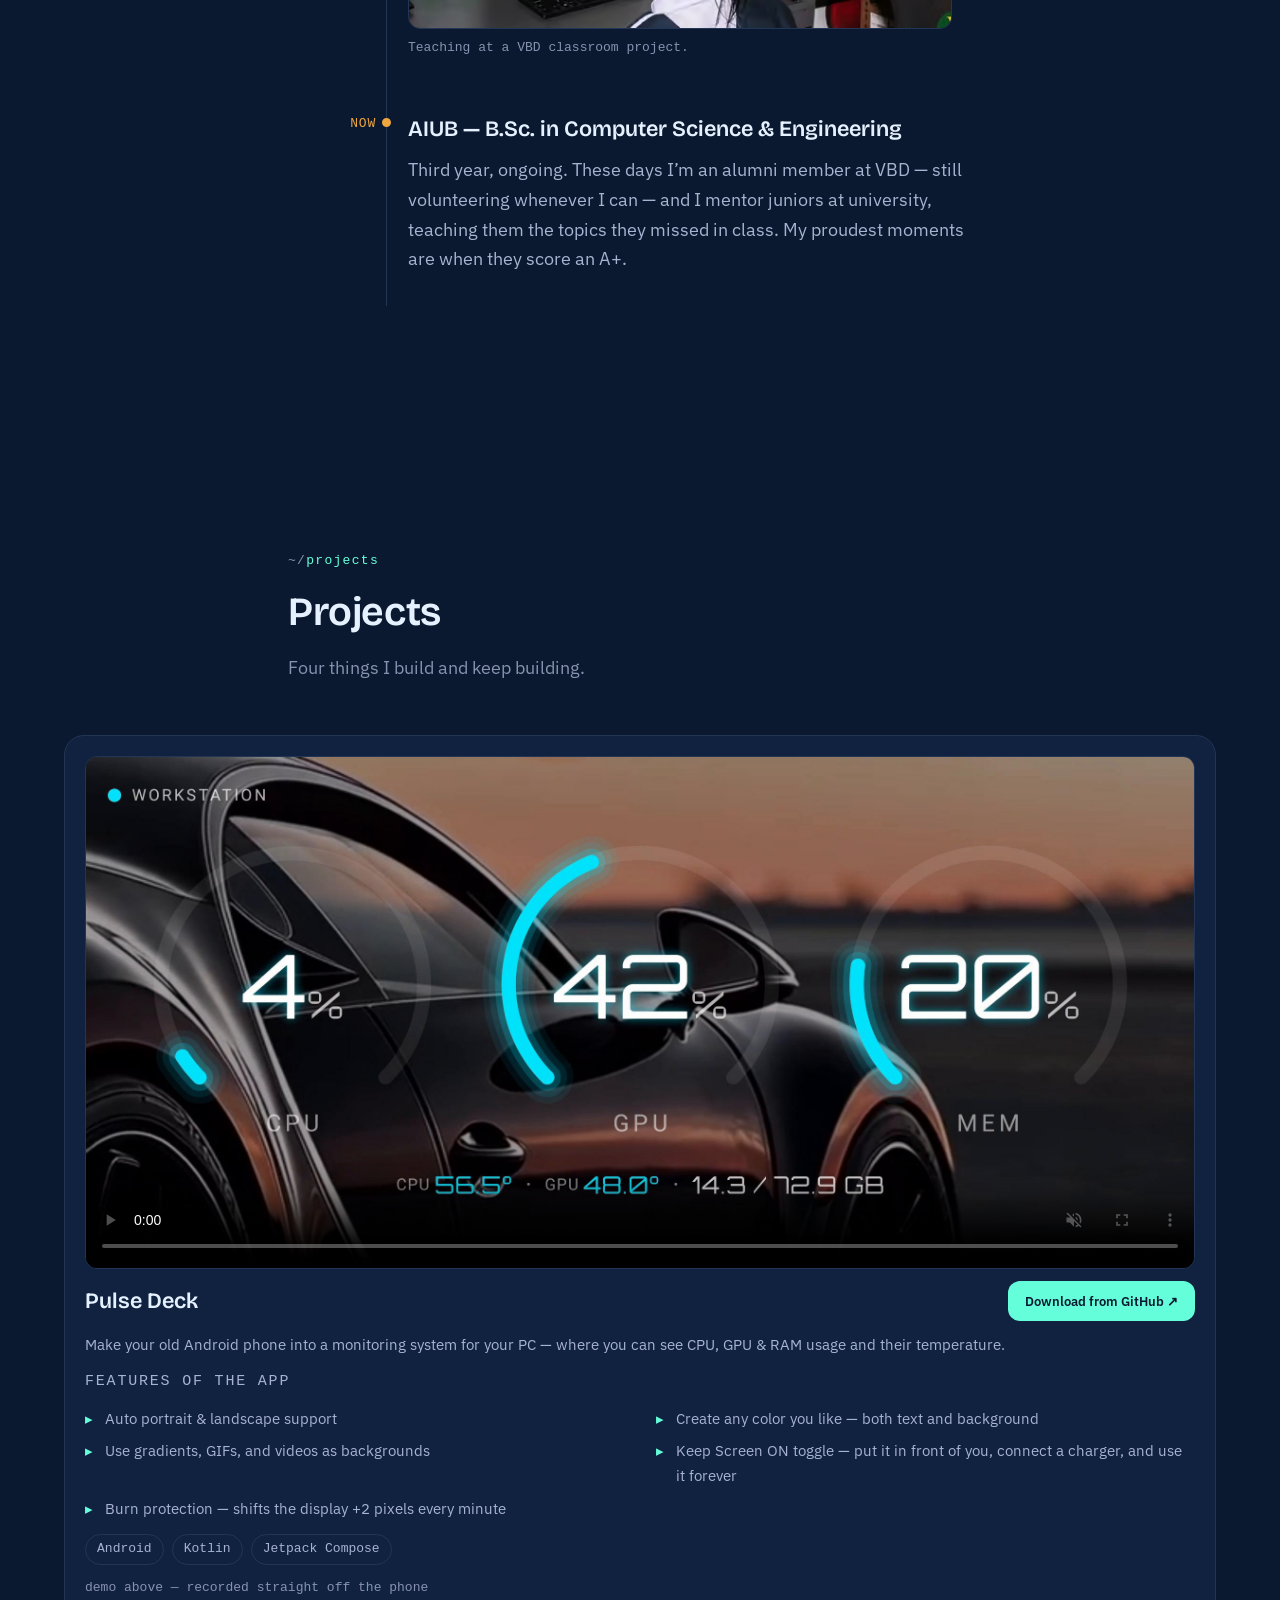
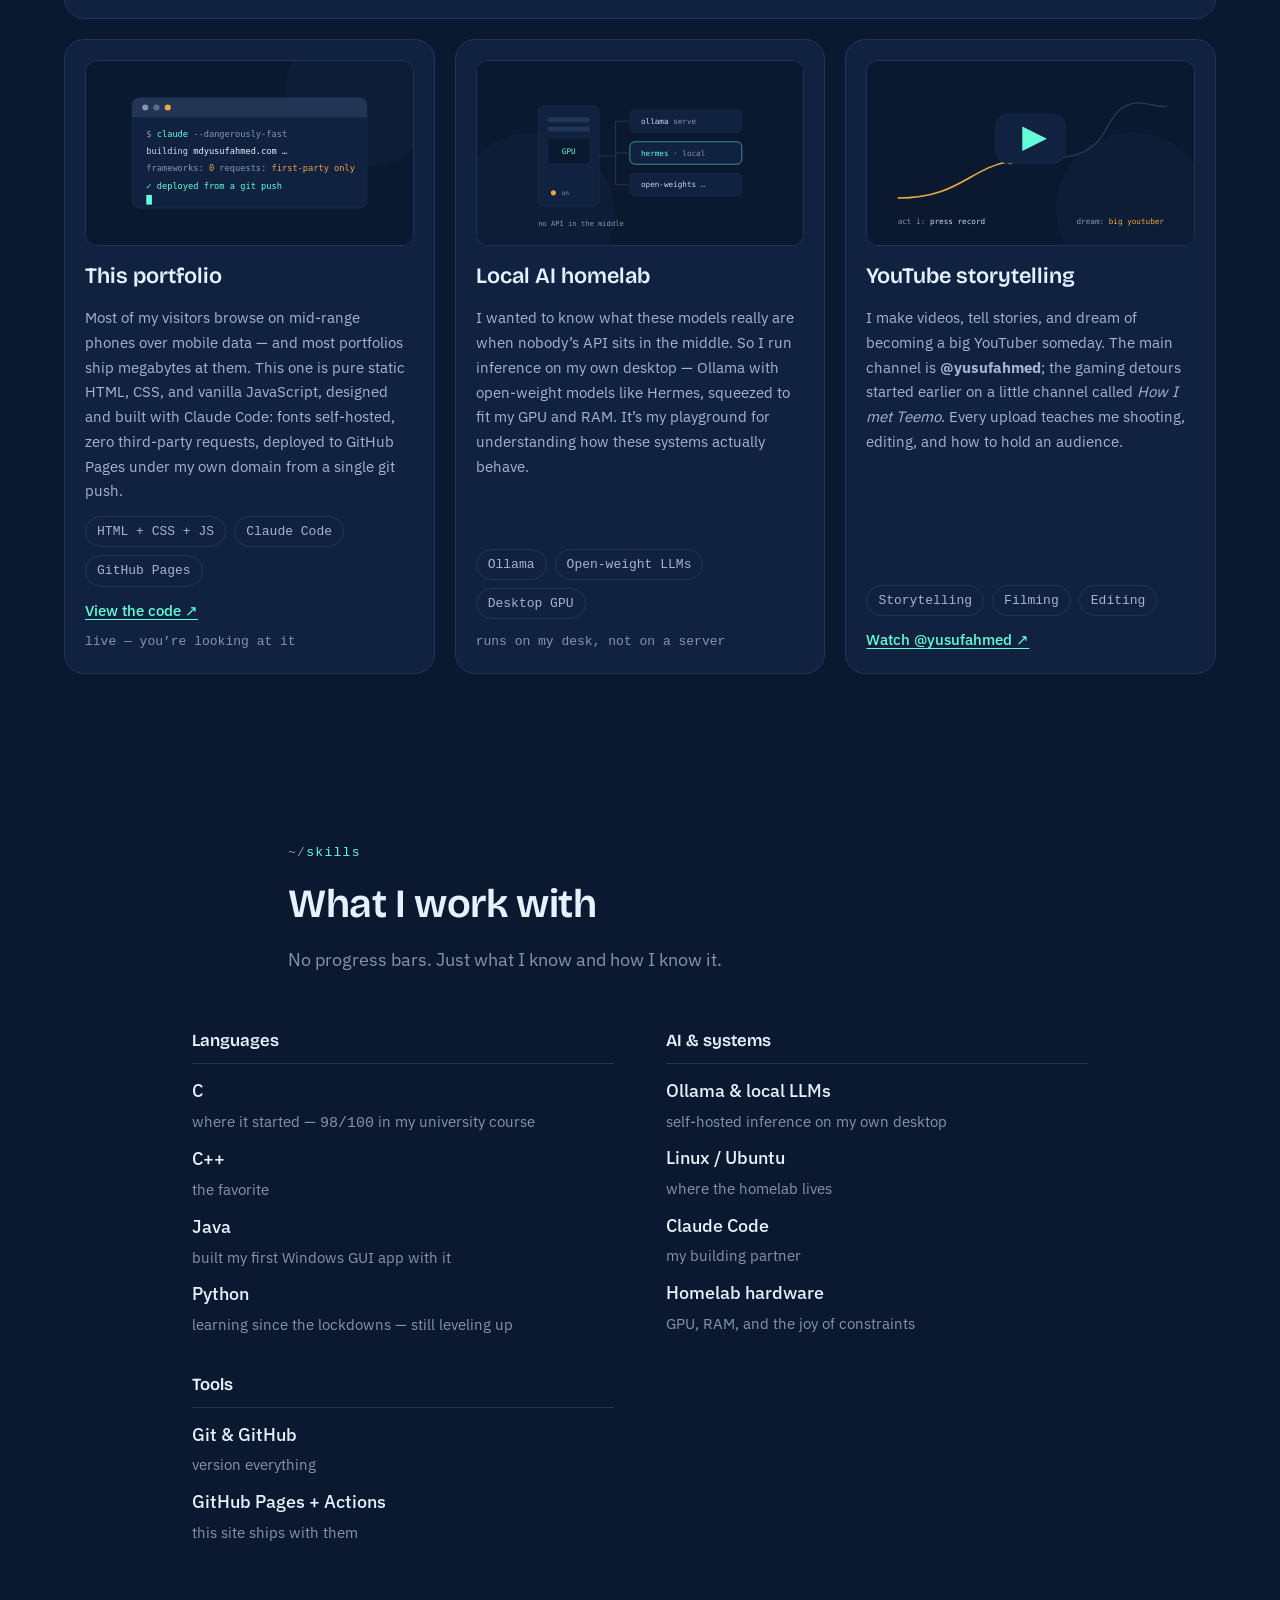
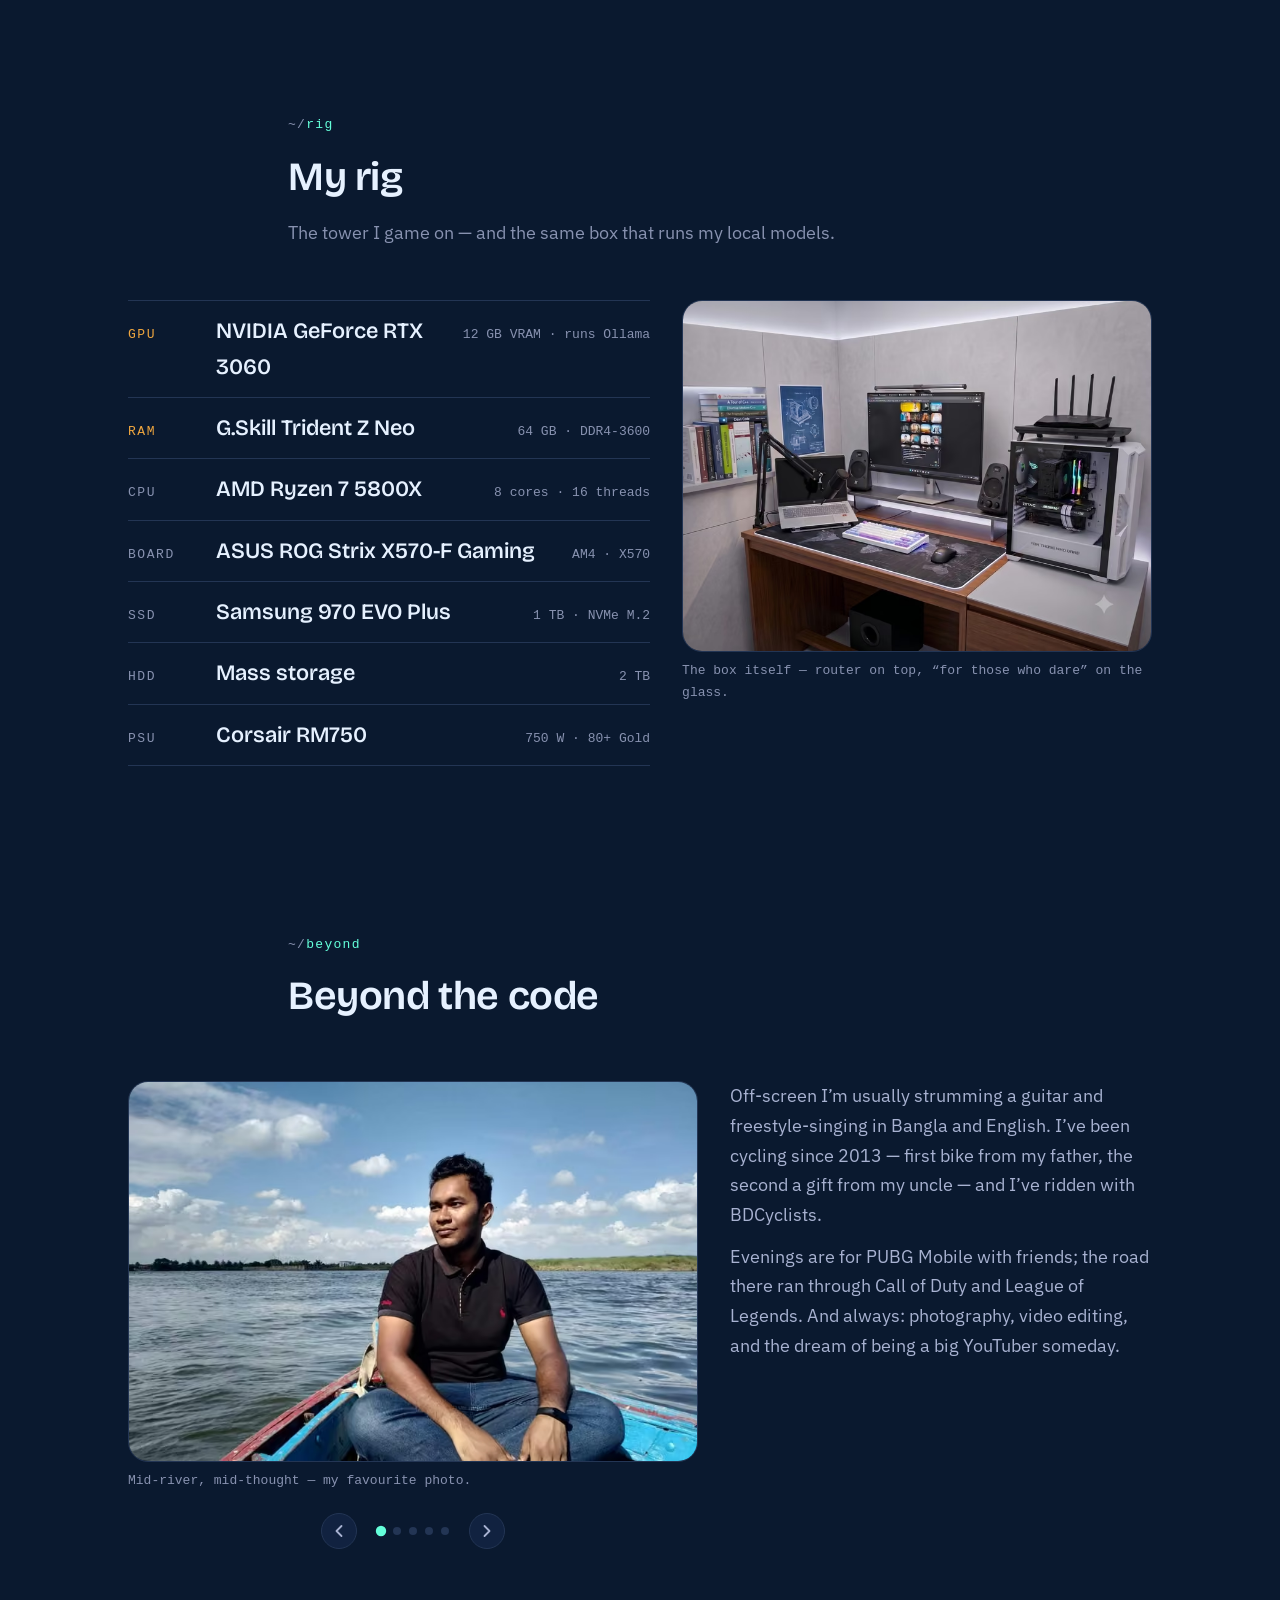
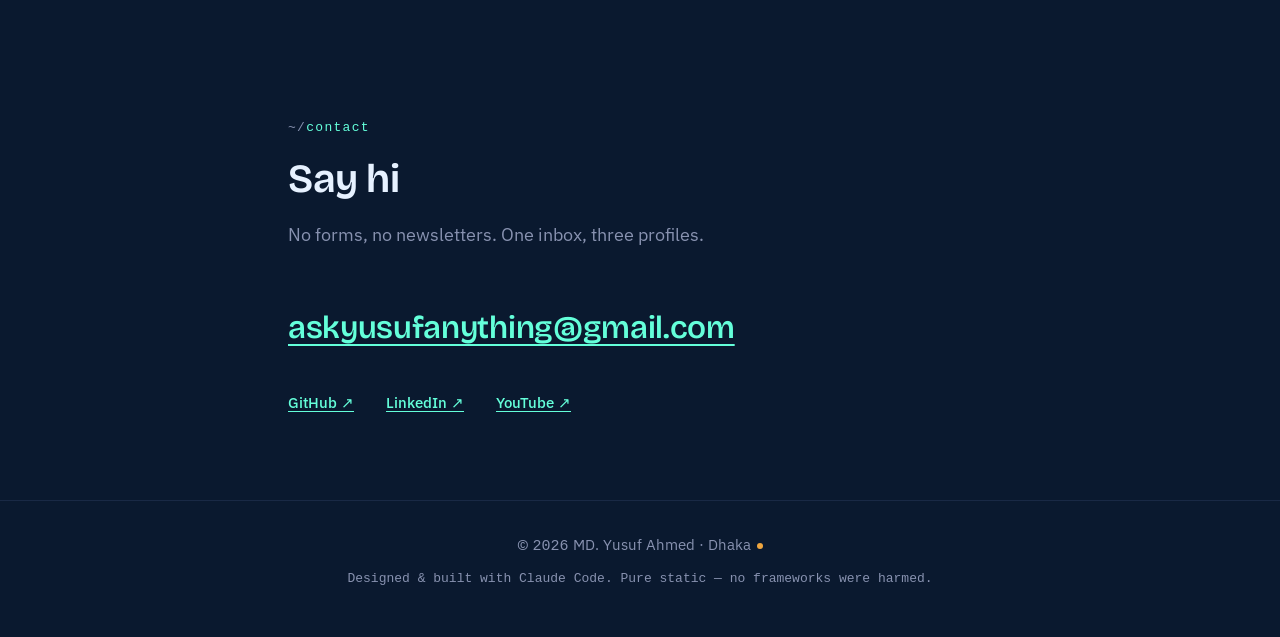
==== commit 01eb51ad: "Projects section: Pulse Deck featured card, autoplaying demo, rig photo - Rename Selected work → Pro" ====
--- a/index.html
+++ b/index.html
@@ -160,7 +160,7 @@
       <nav aria-label="Primary">
         <ul>
           <li><a href="#journey">Journey</a></li>
-          <li><a href="#work">Work</a></li>
+          <li><a href="#projects">Projects</a></li>
           <li><a href="#skills">Skills</a></li>
           <li><a href="#contact">Contact</a></li>
         </ul>
@@ -292,15 +292,42 @@
       </footer>
     </section>
 
-    <!-- ============ work ============ -->
-    <section class="section" id="work" aria-labelledby="work-h">
+    <!-- ============ projects ============ -->
+    <section class="section" id="projects" aria-labelledby="projects-h">
       <header class="shead reveal">
-        <p class="kicker"><span aria-hidden="true">~/</span>work</p>
-        <h2 id="work-h">Selected work</h2>
-        <p class="ssub">Three things I build and keep building.</p>
+        <p class="kicker"><span aria-hidden="true">~/</span>projects</p>
+        <h2 id="projects-h">Projects</h2>
+        <p class="ssub">Four things I build and keep building.</p>
       </header>
 
       <div class="cards">
+        <article class="card card--wide reveal">
+          <video class="card-cover card-cover--video" src="/assets/vid/pulsedeck-demo.mp4" poster="/assets/img/pulsedeck-poster.jpg" width="2340" height="1080" controls loop muted playsinline preload="metadata" data-autoplay aria-label="Pulse Deck demo — live CPU, GPU, and RAM stats on an Android phone">
+            Your browser doesn’t support embedded video — <a href="/assets/vid/pulsedeck-demo.mp4">download the demo</a> instead.
+          </video>
+          <div class="card-body">
+            <div class="card-head">
+              <h3>Pulse Deck</h3>
+              <a class="btn" href="https://github.com/CodeWithYusufAhmed/pulsedeck/releases">Download from GitHub<span aria-hidden="true"> ↗</span></a>
+            </div>
+            <p>Make your old Android phone into a monitoring system for your PC — where you can see CPU, GPU &amp; RAM usage and their temperature.</p>
+            <p class="card-feats-lead">Features of the app</p>
+            <ul class="card-feats" aria-label="App features">
+              <li>Auto portrait &amp; landscape support</li>
+              <li>Create any color you like — both text and background</li>
+              <li>Use gradients, GIFs, and videos as backgrounds</li>
+              <li>Keep Screen ON toggle — put it in front of you, connect a charger, and use it forever</li>
+              <li>Burn protection — shifts the display +2&nbsp;pixels every minute</li>
+            </ul>
+            <ul class="tags" aria-label="Stack">
+              <li>Android</li><li>Kotlin</li><li>Jetpack Compose</li>
+            </ul>
+            <p class="card-links">
+              <span class="card-note">demo above — recorded straight off the phone</span>
+            </p>
+          </div>
+        </article>
+
         <article class="card reveal">
           <!-- TODO(Yusuf): swap this designed SVG cover for a real screenshot if you prefer -->
           <img class="card-cover" src="/assets/img/cover-portfolio.svg" width="640" height="360" loading="lazy" decoding="async" alt="">
@@ -388,6 +415,7 @@
         <p class="ssub">The tower I game on — and the same box that runs my local models.</p>
       </header>
 
+      <div class="rig-wrap">
       <ul class="rig reveal" aria-label="Desktop PC specification">
         <li class="rig-row rig-row--star">
           <span class="rig-cat">GPU</span>
@@ -425,6 +453,15 @@
           <span class="rig-spec">750 W · 80+ Gold</span>
         </li>
       </ul>
+      <figure class="rig-fig reveal">
+        <picture>
+          <source type="image/avif" srcset="/assets/img/rig-760.avif 760w, /assets/img/rig-1520.avif 1520w" sizes="(min-width:48em) 28rem, 92vw">
+          <source type="image/webp" srcset="/assets/img/rig-760.webp 760w, /assets/img/rig-1520.webp 1520w" sizes="(min-width:48em) 28rem, 92vw">
+          <img src="/assets/img/rig-760.jpg" srcset="/assets/img/rig-760.jpg 760w, /assets/img/rig-1520.jpg 1520w" sizes="(min-width:48em) 28rem, 92vw" width="760" height="570" loading="lazy" decoding="async" alt="The rig on the desk: a white tower with RGB fans and a ZOTAC GPU behind tempered glass, beside a monitor, laptop, mic arm, and a purple-and-white mechanical keyboard.">
+        </picture>
+        <figcaption>The box itself — router on top, “for those who dare” on the glass.</figcaption>
+      </figure>
+      </div>
     </section>
 
     <!-- ============ beyond ============ -->
--- a/styles.css
+++ b/styles.css
@@ -104,6 +104,20 @@
 .card-links a{font-weight:500}
 .card-note{font-family:var(--font-mono);font-size:var(--text-xs);color:var(--slate-400)}
 
+/* ---------- featured wide card (Pulse Deck) ---------- */
+.card--wide{grid-column:1/-1}
+.card-body{display:flex;flex-direction:column;gap:var(--s3);min-width:0}
+.card-cover--video{width:100%;height:auto}
+.card-head{display:flex;flex-wrap:wrap;align-items:center;justify-content:space-between;gap:var(--s3) var(--s4)}
+.card-head .btn{font-size:var(--text-xs);padding:.7em 1.3em}
+.card-feats-lead{font-family:var(--font-mono);font-size:var(--text-xs);letter-spacing:.12em;text-transform:uppercase;color:var(--slate-400)}
+.card-feats{list-style:none;padding:0;display:grid;gap:var(--s2);color:var(--slate-300);font-size:var(--text-sm)}
+.card-feats li{position:relative;padding-left:1.35em}
+.card-feats li::before{content:"▸";position:absolute;left:0;top:0;color:var(--mint)}
+@media (min-width:48em){
+  .card--wide .card-feats{grid-template-columns:1fr 1fr;column-gap:var(--s5)}
+}
+
 /* ---------- skills ---------- */
 .skills{display:grid;grid-template-columns:repeat(2,1fr);gap:var(--s5) var(--s6);max-width:56rem}
 .sg h3{font-size:1.0625rem;padding-bottom:var(--s2);border-bottom:1px solid var(--navy-700)}
@@ -169,6 +183,11 @@
 }
 
 /* ---------- my rig (spec readout) ---------- */
+.rig-wrap{max-width:64rem;margin-inline:auto;display:grid;gap:var(--s5);align-items:start}
+@media (min-width:48em){.rig-wrap{grid-template-columns:minmax(0,1fr) minmax(0,.9fr)}}
+.rig-wrap .rig{max-width:none;margin-inline:0;min-width:0}
+.rig-fig{margin:0;min-width:0}
+.rig-fig img{width:100%;border-radius:var(--r-l);border:1px solid var(--navy-700);background:var(--navy-900)}
 .rig{list-style:none;padding:0;margin:0;max-width:var(--col);margin-inline:auto;border-top:1px solid var(--navy-700)}
 .rig-row{
   display:grid;grid-template-columns:4.25rem 1fr auto;align-items:baseline;gap:var(--s2) var(--s4);
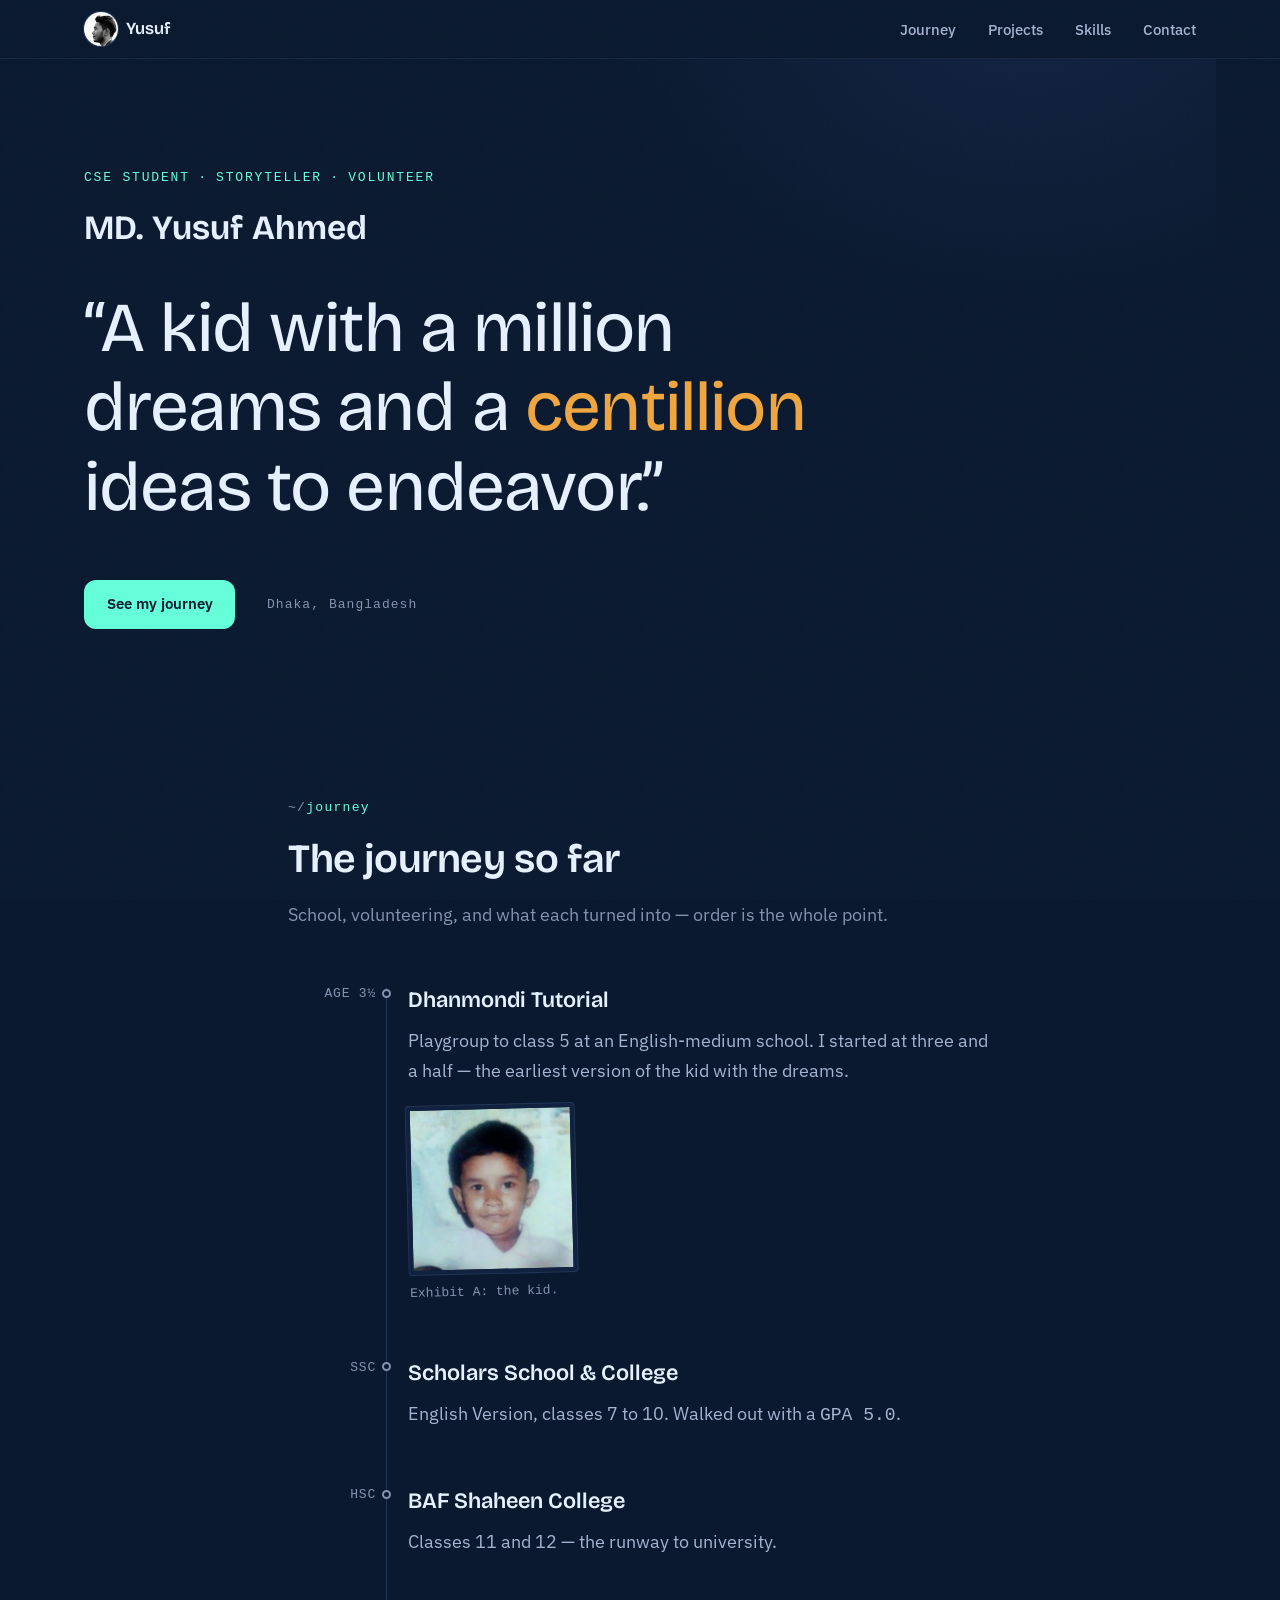
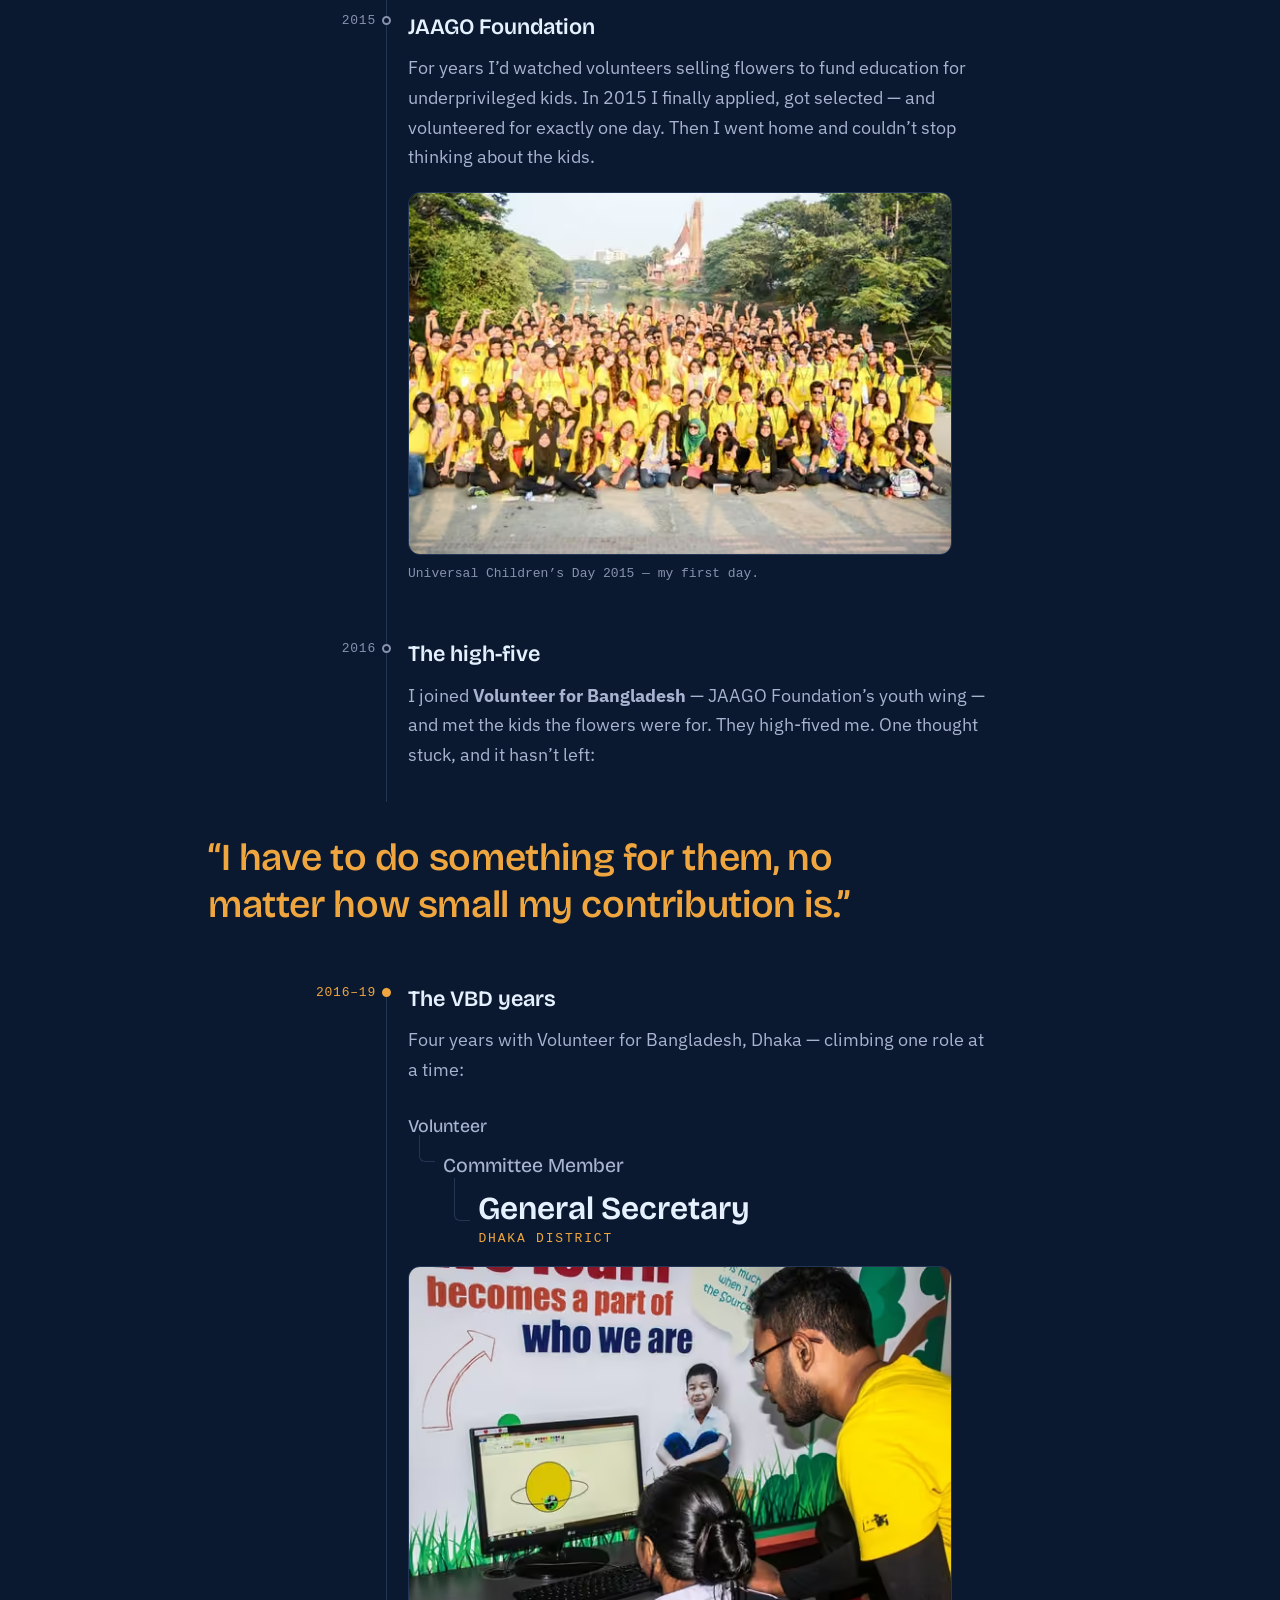
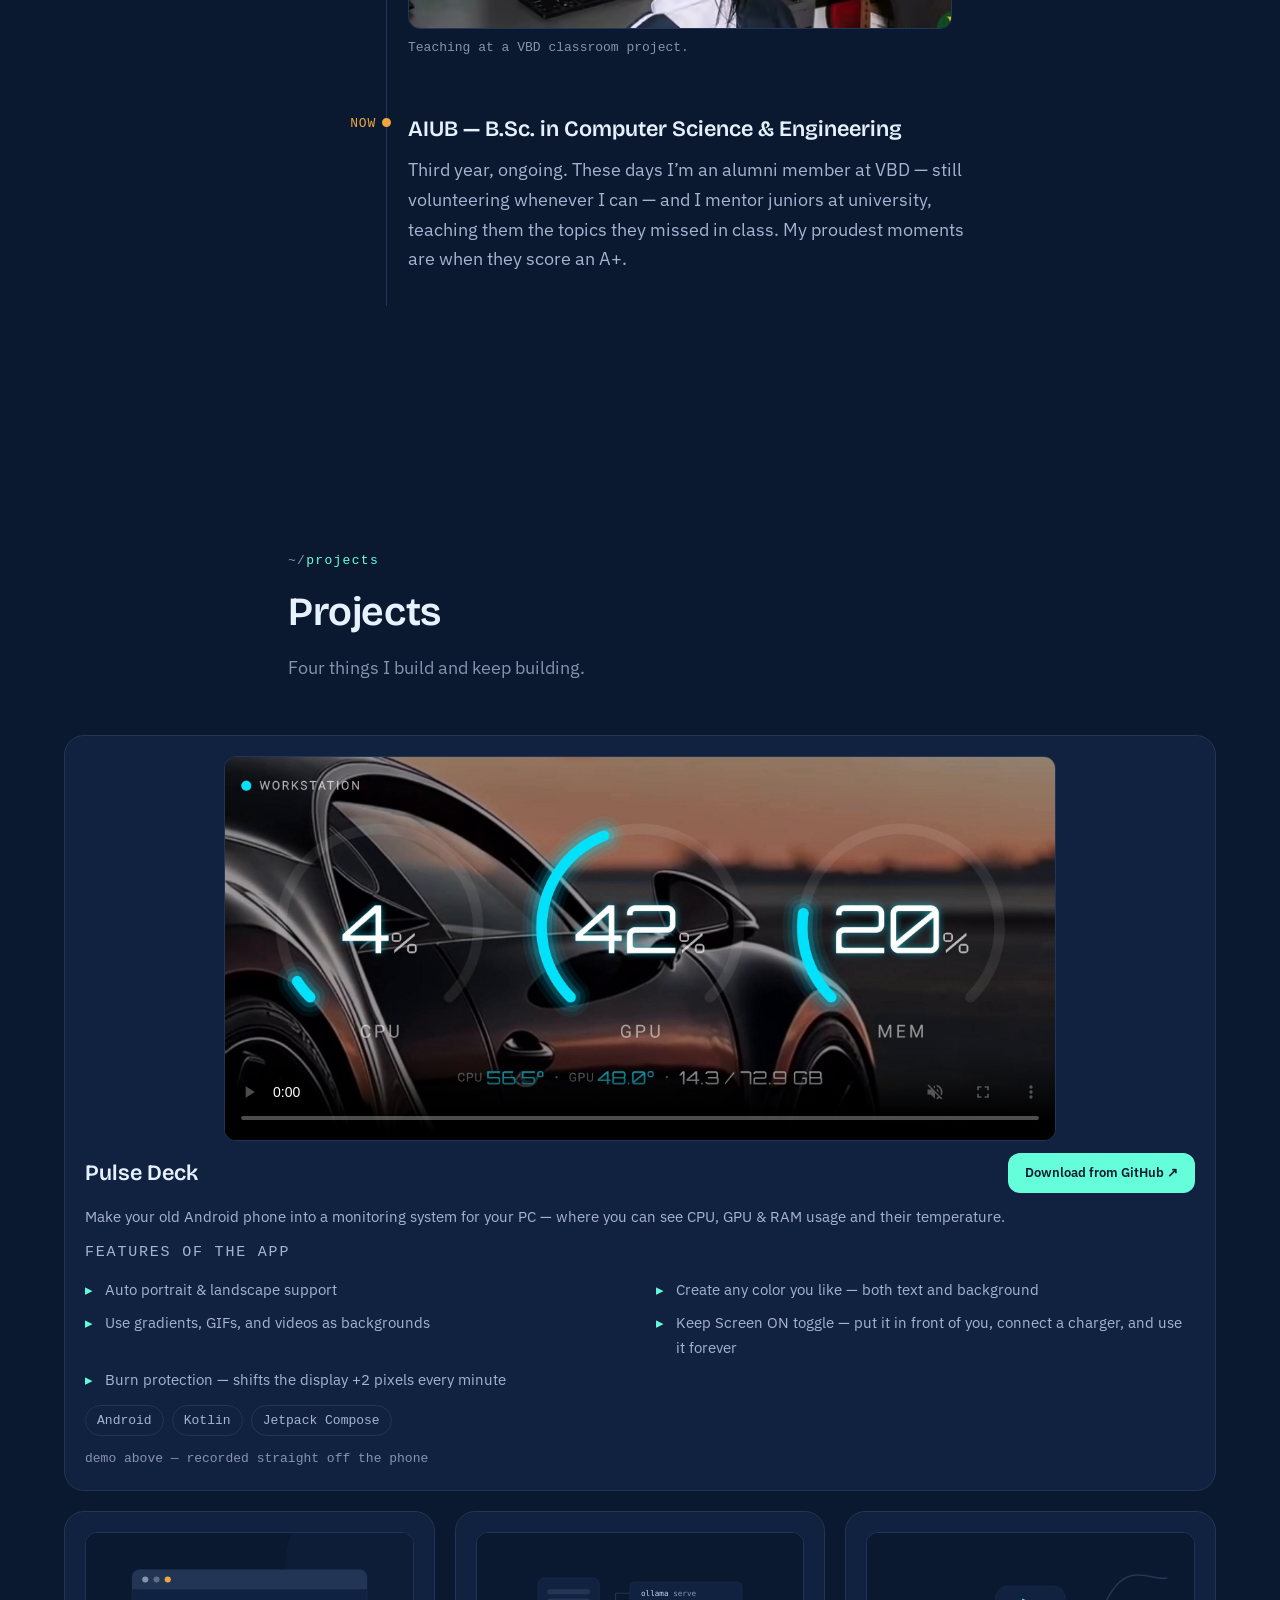
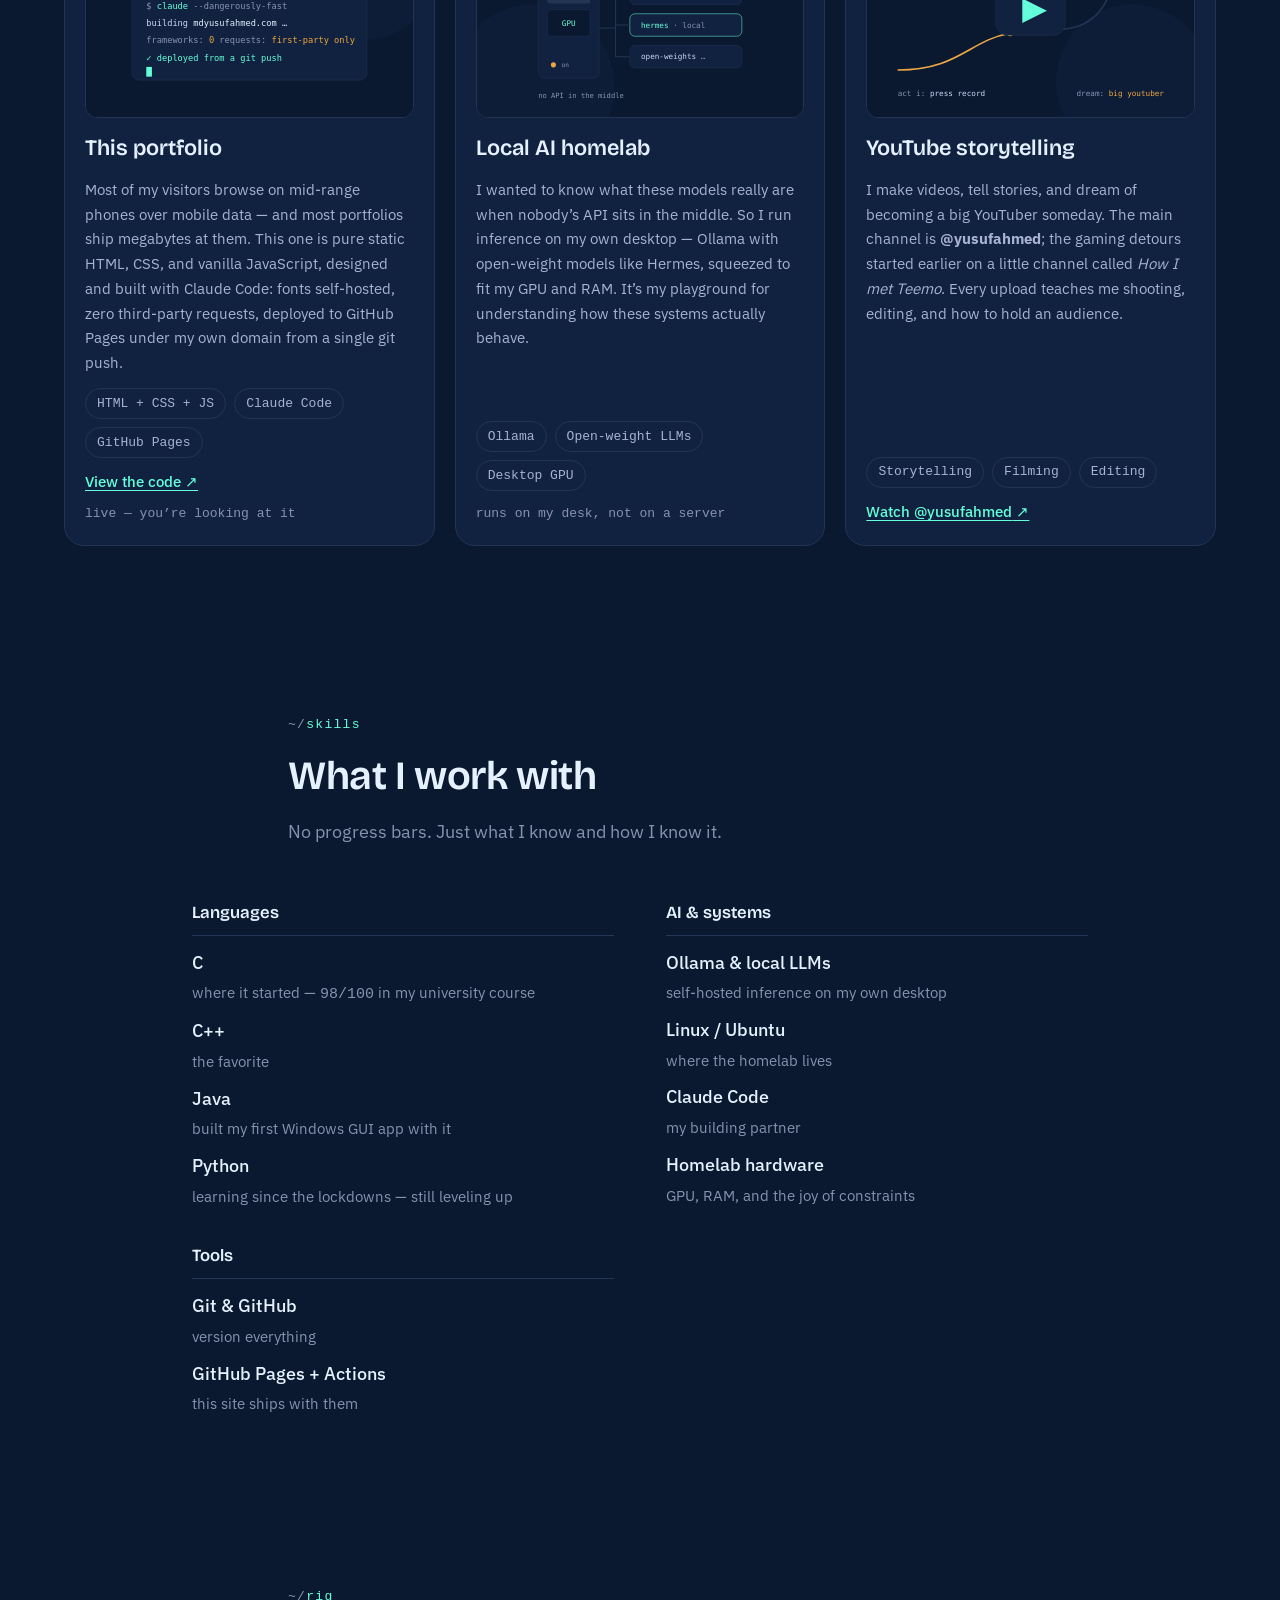
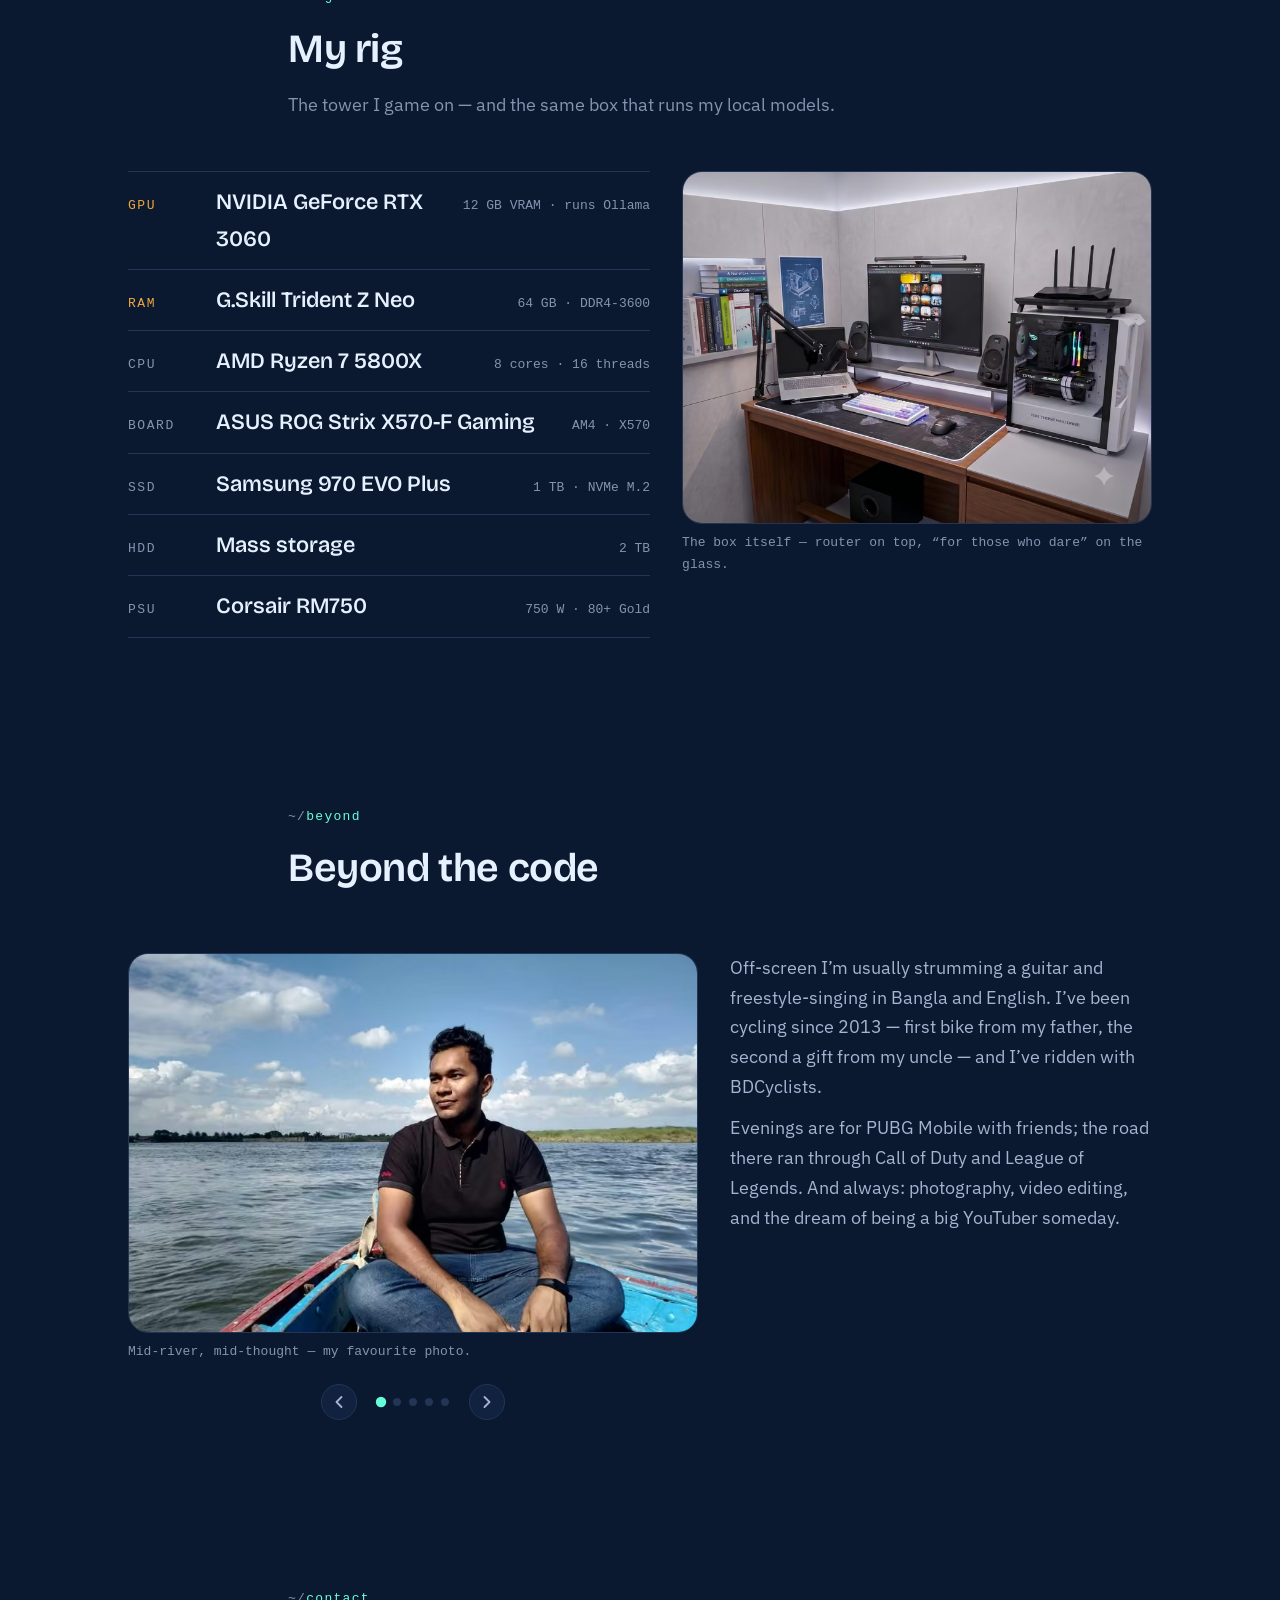
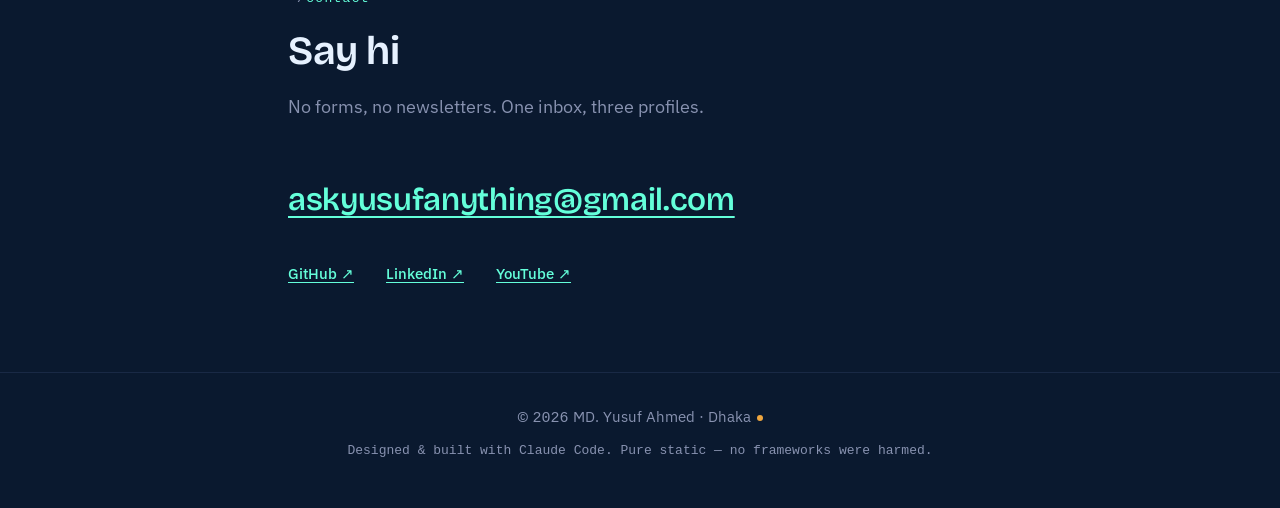
==== commit 66509a50: "Version stylesheet/script URLs to bust the 4h CDN cache Cloudflare serves /styles.css with max-age=1" ====
--- a/index.html
+++ b/index.html
@@ -124,8 +124,8 @@
       @keyframes chIn{to{transform:none}}
     }
   </style>
-  <link rel="stylesheet" href="/styles.css">
-  <script type="module" src="/main.js"></script>
+  <link rel="stylesheet" href="/styles.css?v=1211d7a">
+  <script type="module" src="/main.js?v=1211d7a"></script>
 
   <script type="application/ld+json">
   {
--- a/styles.css
+++ b/styles.css
@@ -107,7 +107,7 @@
 /* ---------- featured wide card (Pulse Deck) ---------- */
 .card--wide{grid-column:1/-1}
 .card-body{display:flex;flex-direction:column;gap:var(--s3);min-width:0}
-.card-cover--video{width:100%;height:auto}
+.card-cover--video{width:100%;max-width:52rem;height:auto;margin-inline:auto}
 .card-head{display:flex;flex-wrap:wrap;align-items:center;justify-content:space-between;gap:var(--s3) var(--s4)}
 .card-head .btn{font-size:var(--text-xs);padding:.7em 1.3em}
 .card-feats-lead{font-family:var(--font-mono);font-size:var(--text-xs);letter-spacing:.12em;text-transform:uppercase;color:var(--slate-400)}
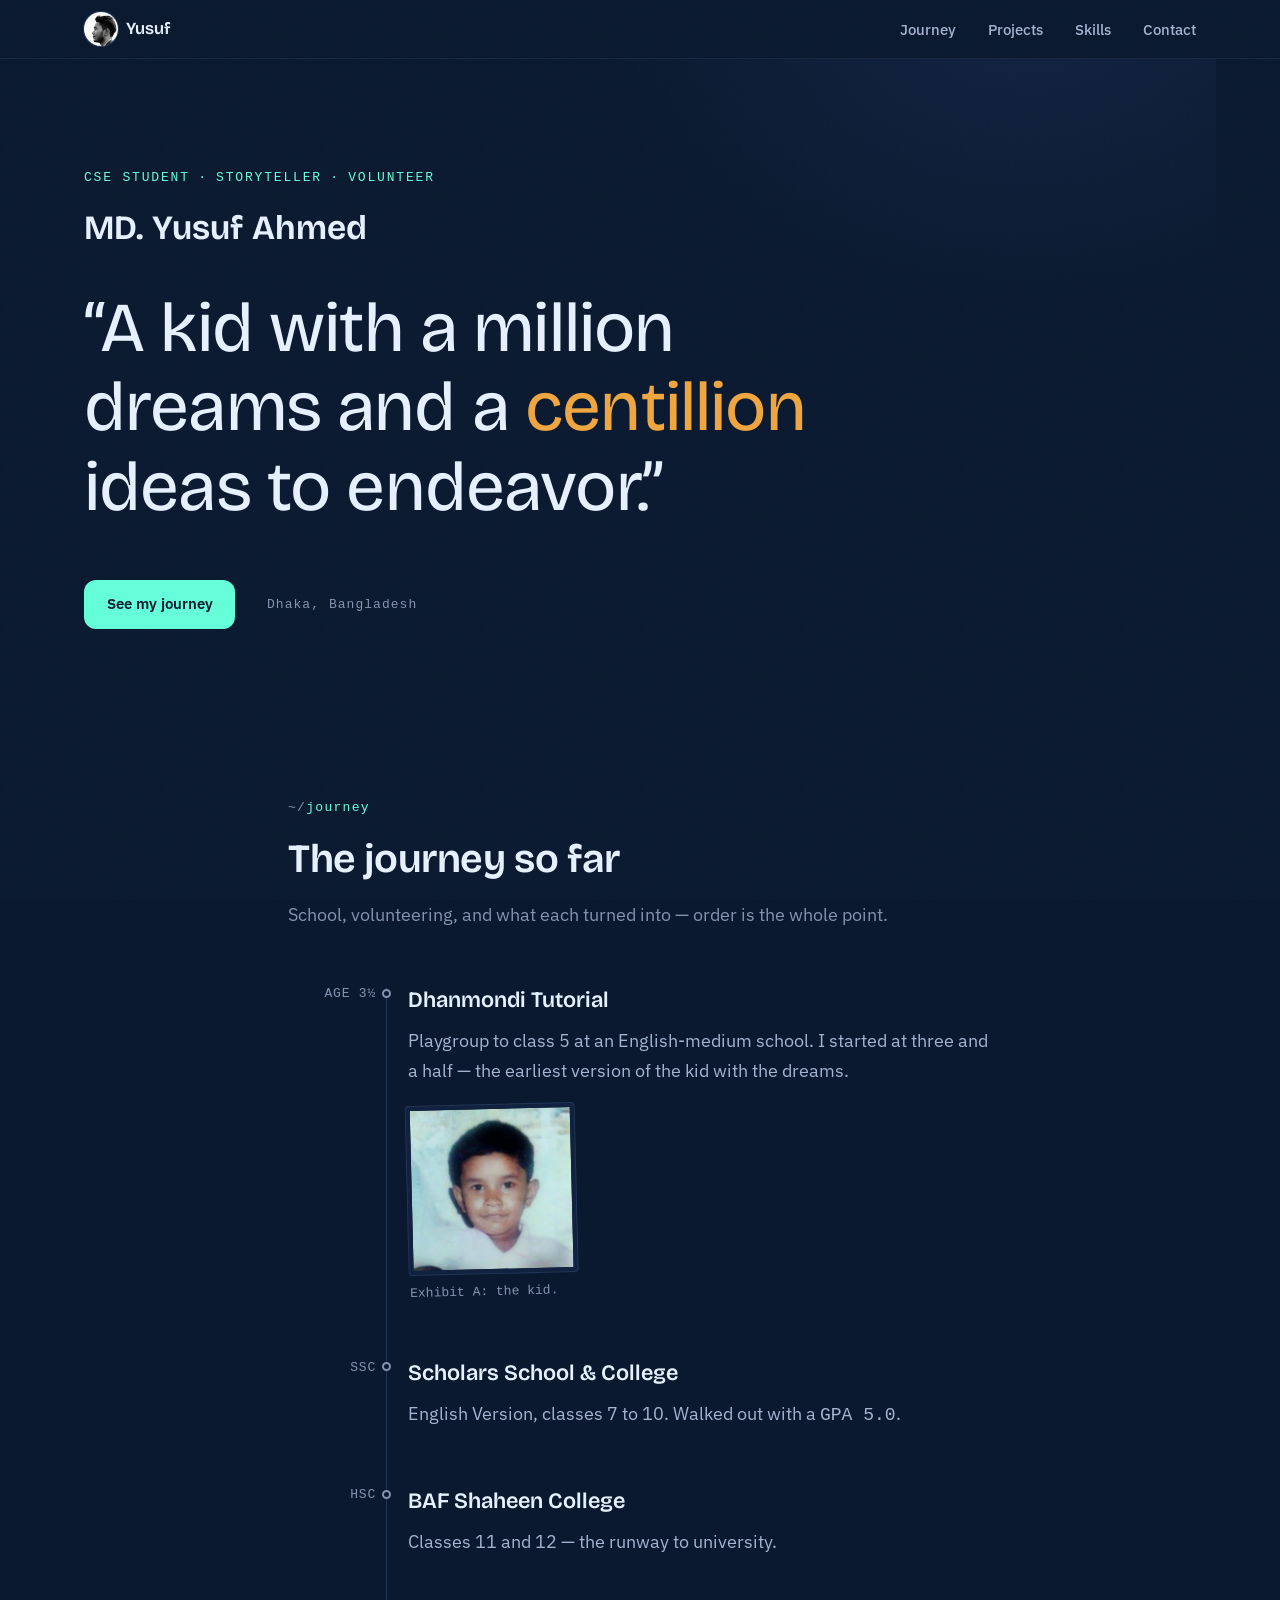
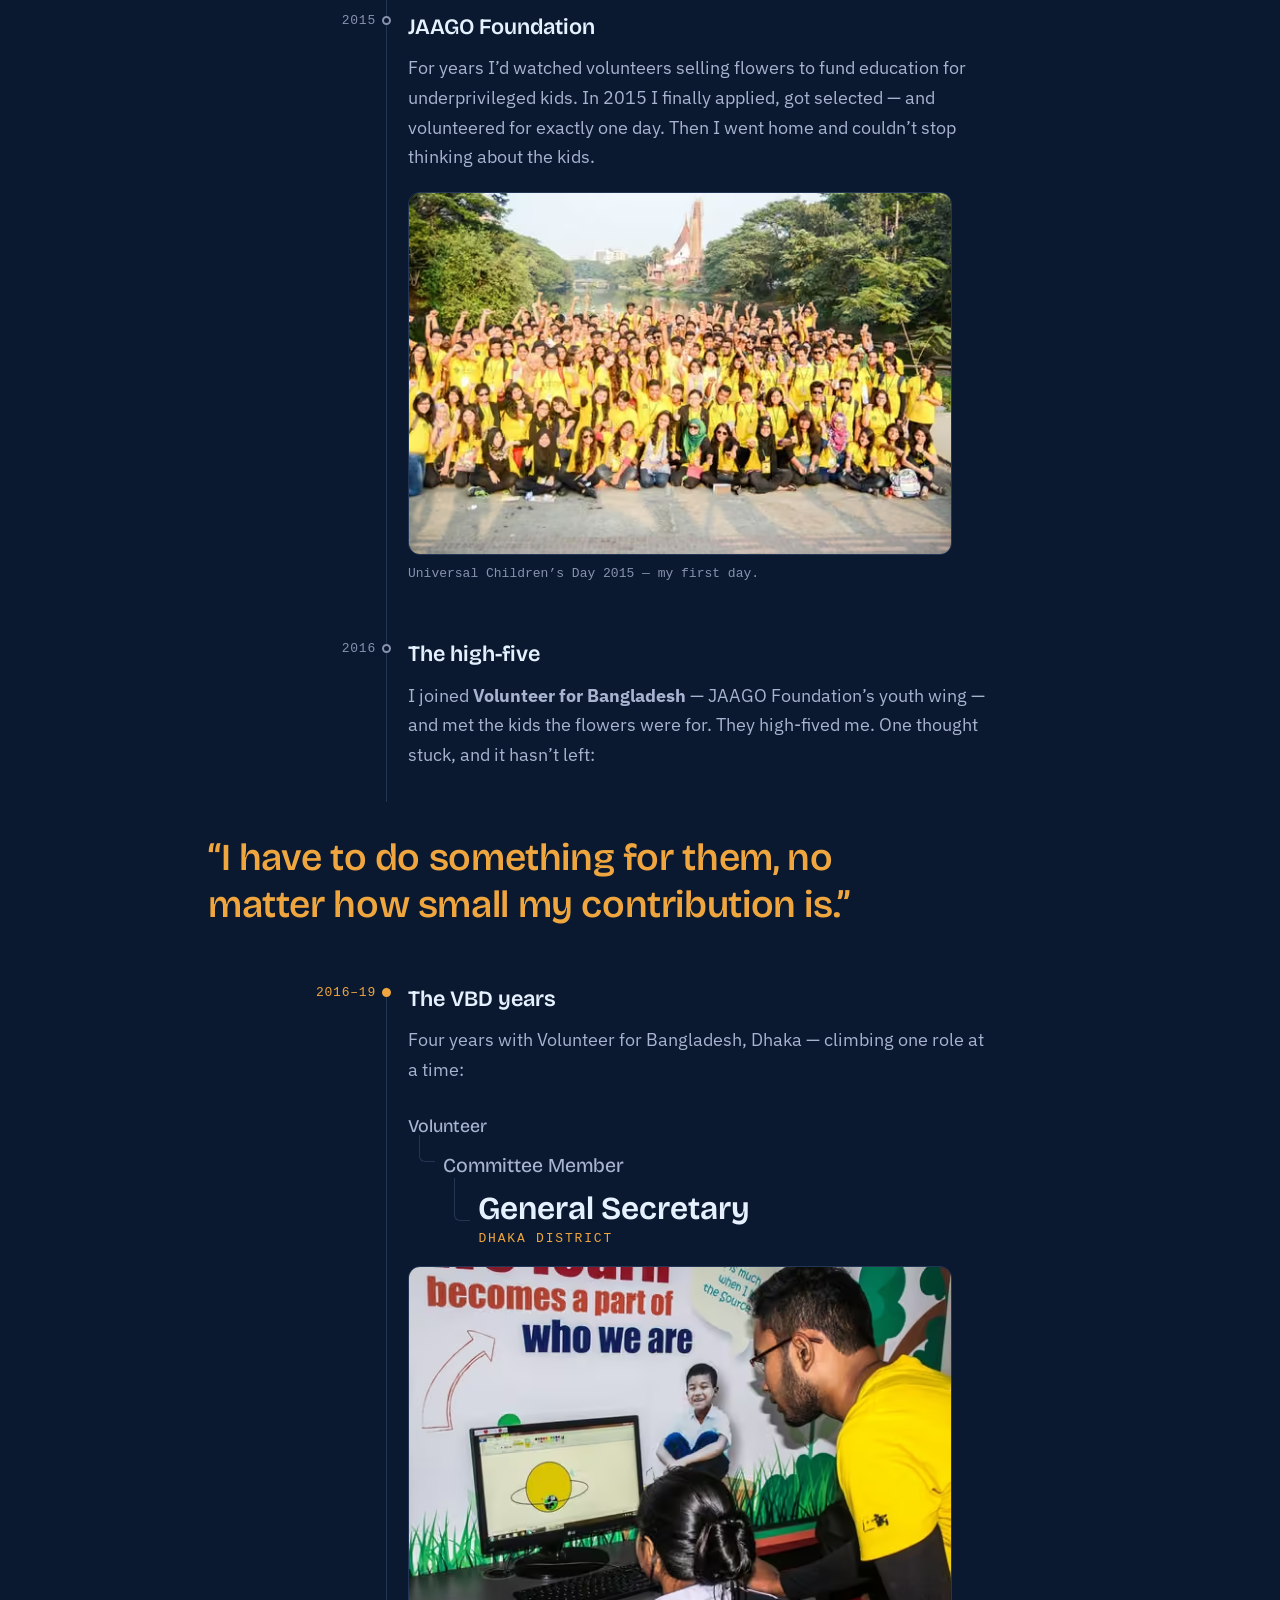
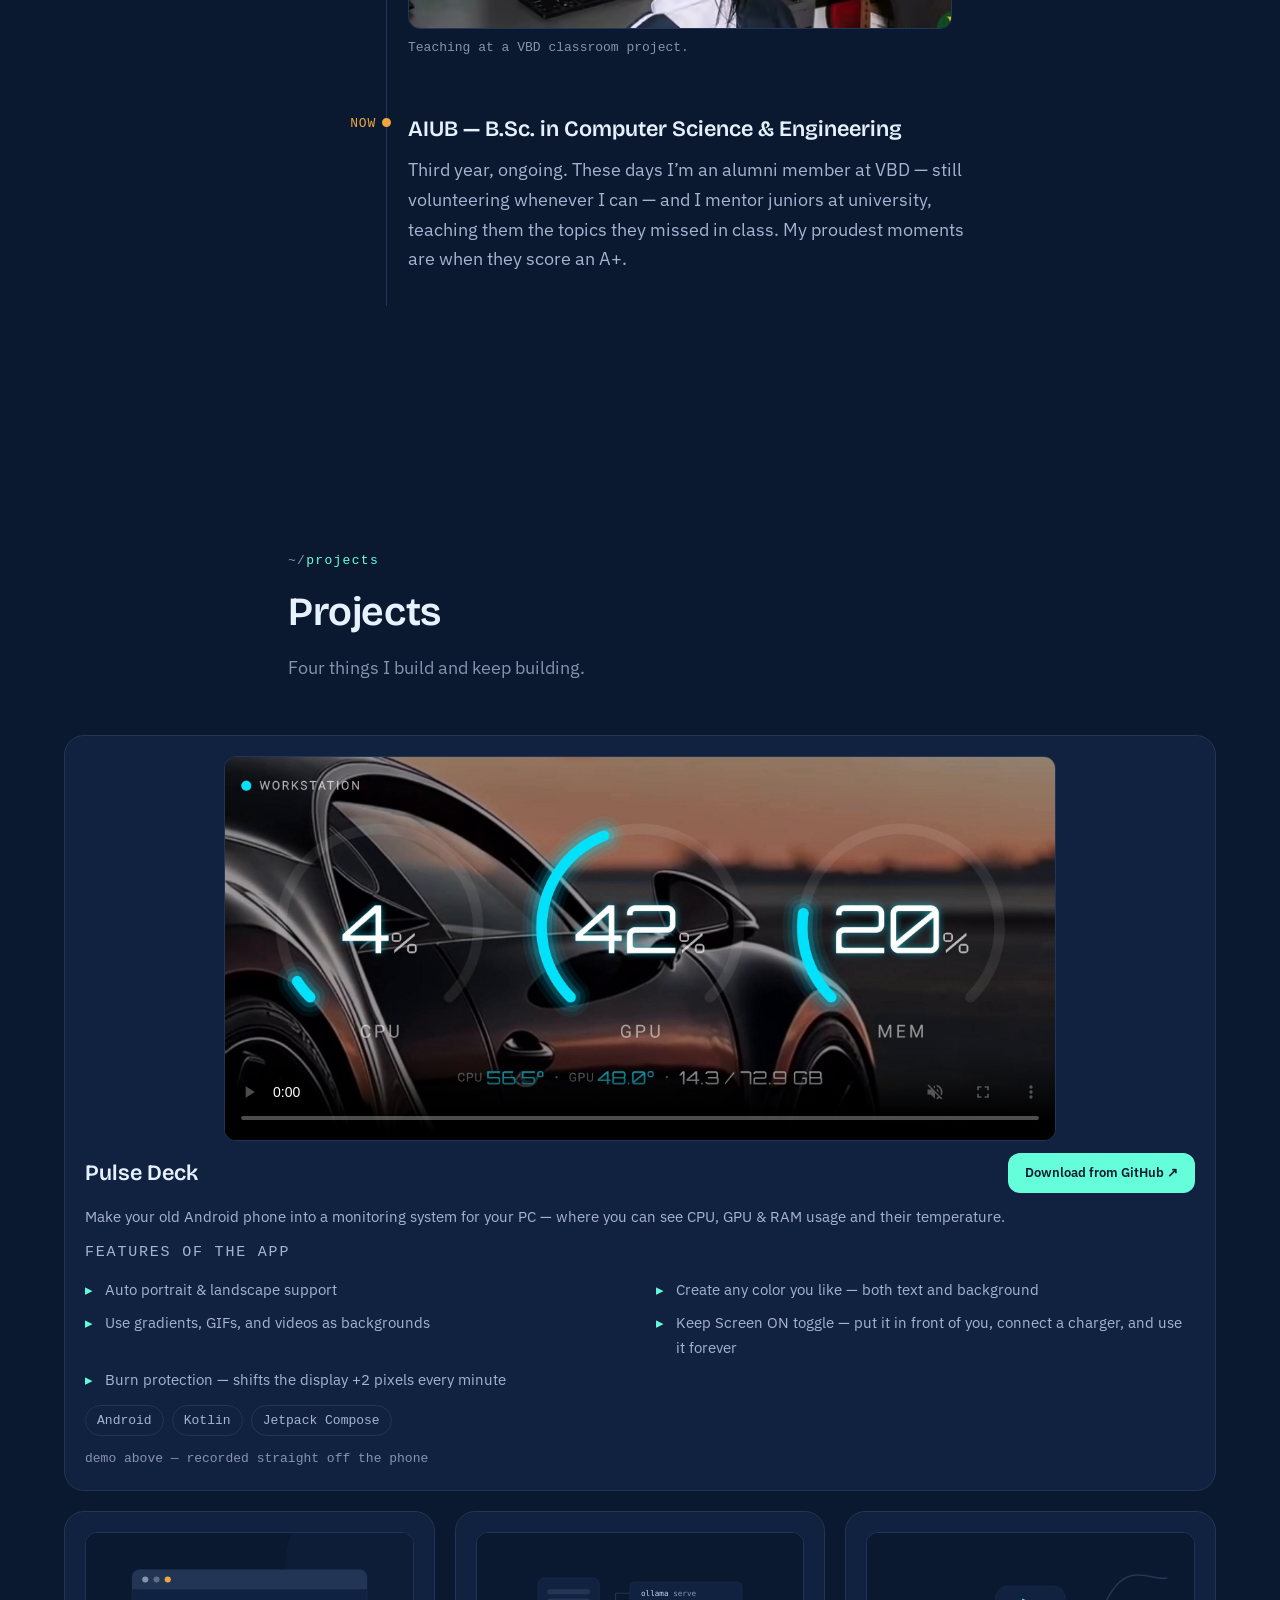
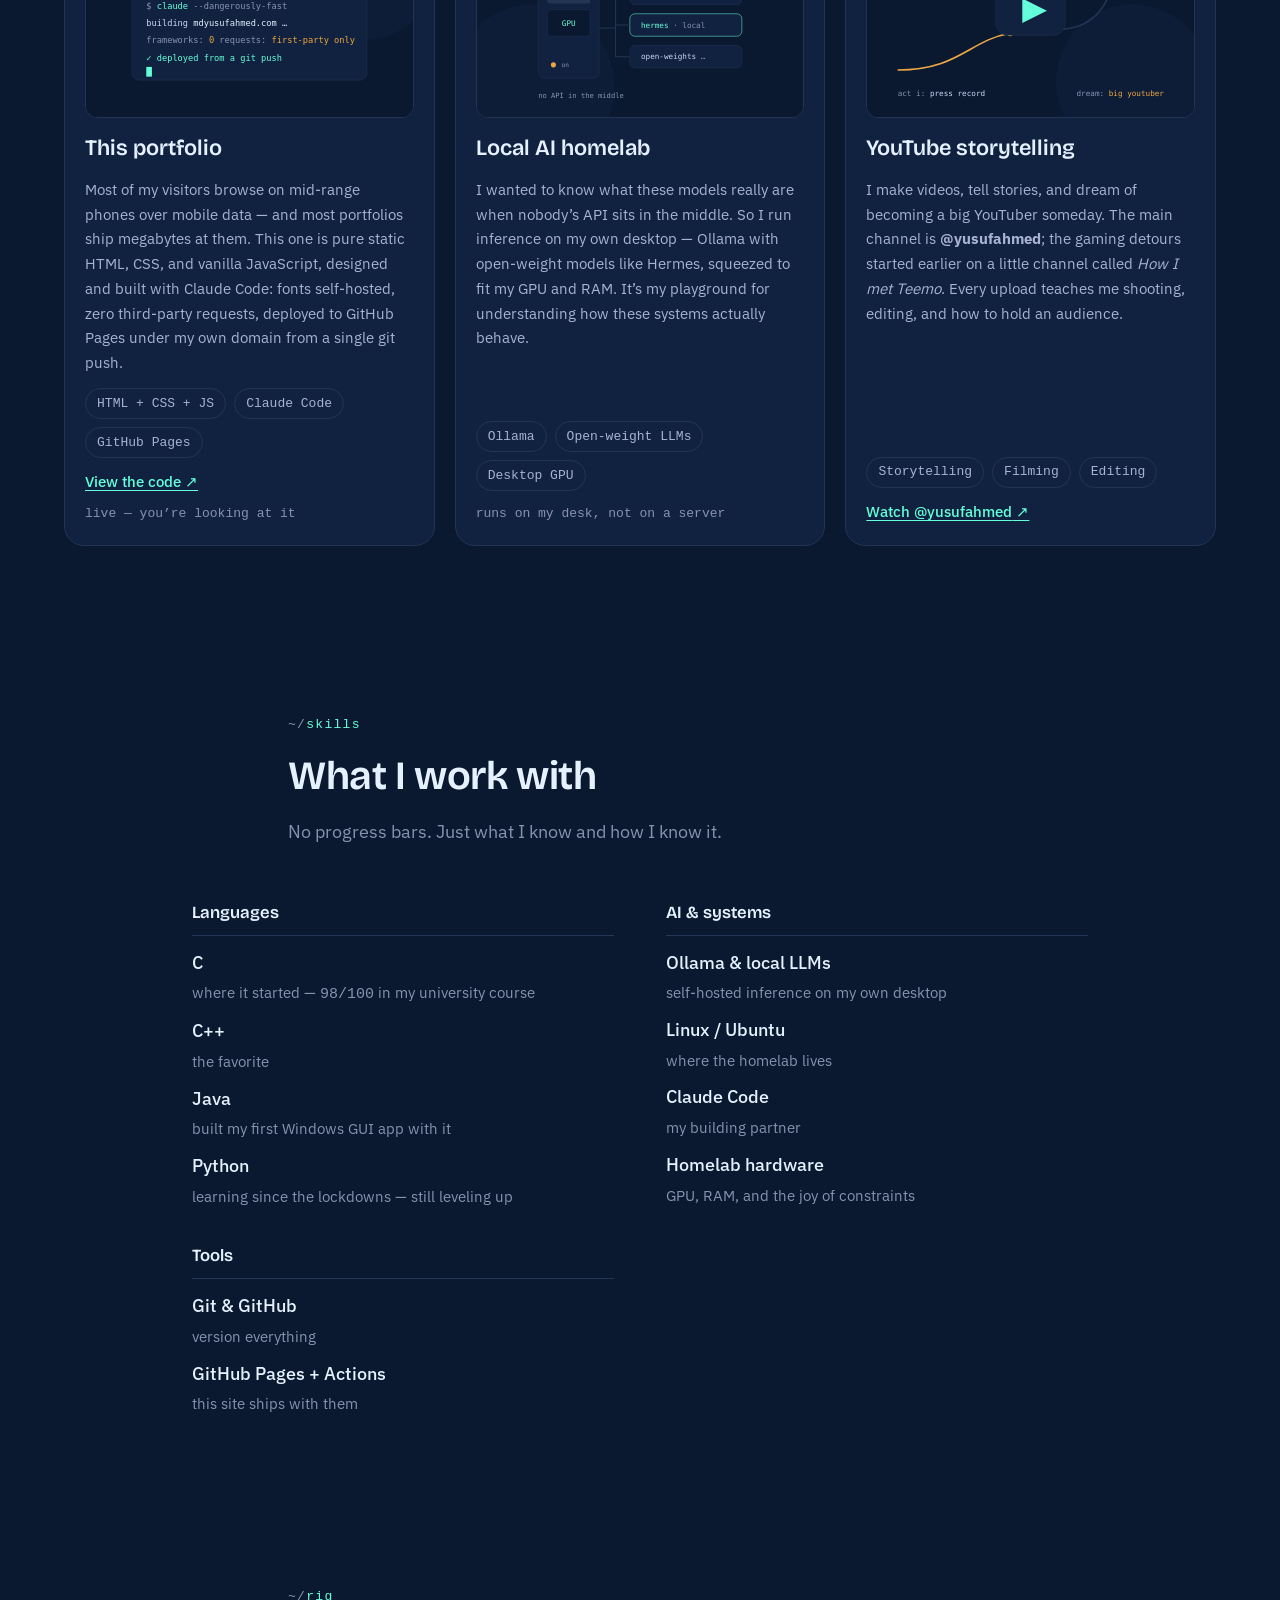
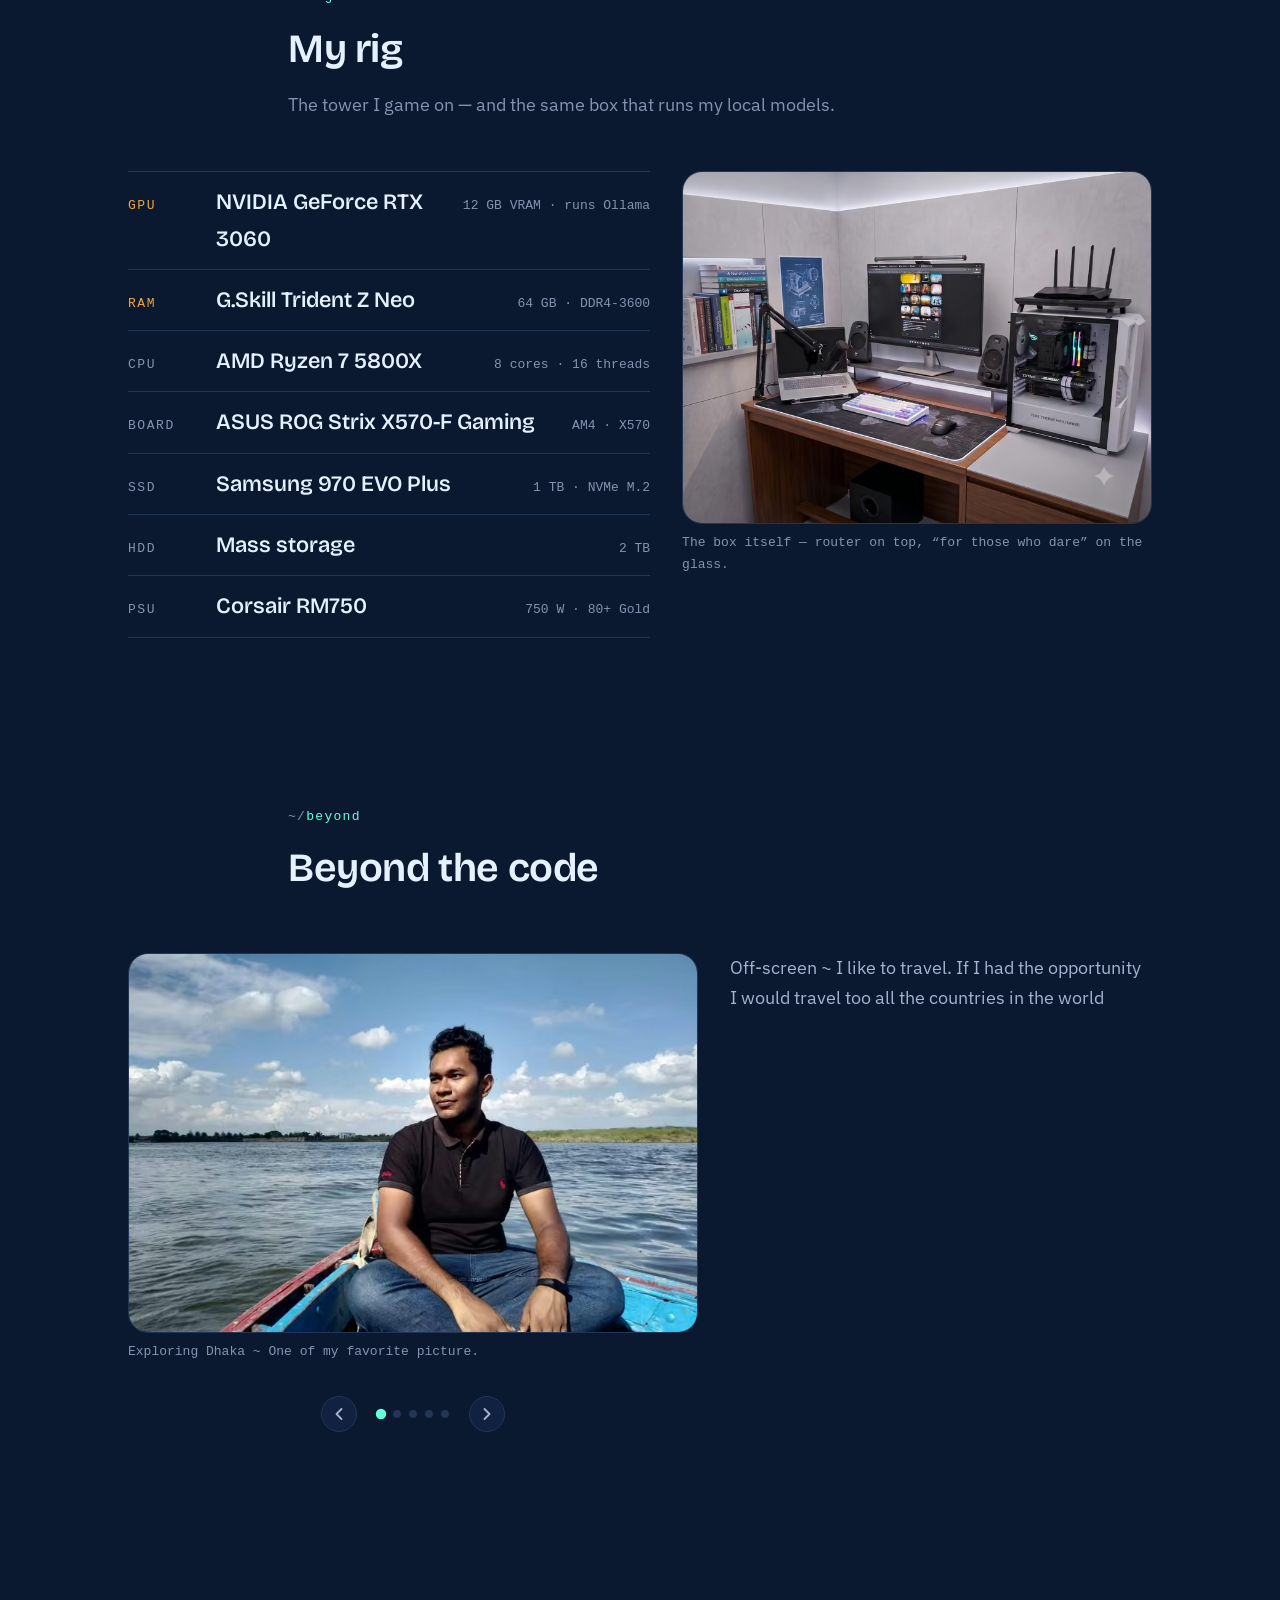
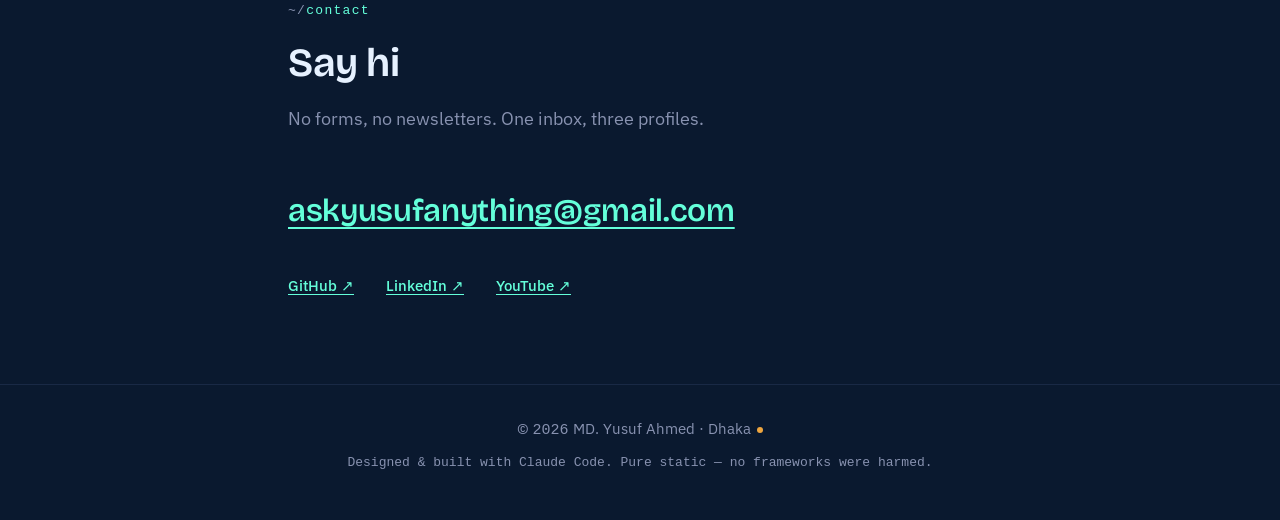
==== commit cc0d6815: "Update index.html" ====
--- a/index.html
+++ b/index.html
@@ -481,7 +481,7 @@
                   <source type="image/webp" srcset="/assets/img/boat-dhaka-760.webp 760w, /assets/img/boat-dhaka-1280.webp 1280w" sizes="(min-width:48em) 34rem, 92vw">
                   <img src="/assets/img/boat-dhaka-760.jpg" srcset="/assets/img/boat-dhaka-760.jpg 760w, /assets/img/boat-dhaka-1280.jpg 1280w" sizes="(min-width:48em) 34rem, 92vw" width="760" height="506" loading="lazy" decoding="async" alt="Yusuf sitting cross-legged in a wooden boat in the middle of a wide river, looking into the distance.">
                 </picture>
-                <figcaption>Mid-river, mid-thought — my favourite photo.</figcaption>
+                <figcaption> Exploring Dhaka ~ One of my favorite picture. </figcaption>
               </figure>
             </li>
             <li class="slide" aria-roledescription="slide" aria-label="2 of 5: cycling by the lake">
@@ -491,7 +491,7 @@
                   <source type="image/webp" srcset="/assets/img/bike-2013-560.webp 560w, /assets/img/bike-2013-760.webp 760w, /assets/img/bike-2013-1120.webp 1120w" sizes="(min-width:48em) 34rem, 92vw">
                   <img src="/assets/img/bike-2013-560.jpg" srcset="/assets/img/bike-2013-560.jpg 560w, /assets/img/bike-2013-760.jpg 760w, /assets/img/bike-2013-1120.jpg 1120w" sizes="(min-width:48em) 34rem, 92vw" width="560" height="373" loading="lazy" decoding="async" alt="A white mountain bike with a blue helmet leaning on a lakeside railing, Dhaka skyline across the water.">
                 </picture>
-                <figcaption>Dawn laps by the lake, on the bike my father gave me.</figcaption>
+                <figcaption> Life on Two Wheels ~ At Hatirjheel, Dhaka. </figcaption>
               </figure>
             </li>
             <li class="slide" aria-roledescription="slide" aria-label="3 of 5: a rainy ride in Gazipur">
@@ -501,7 +501,7 @@
                   <source type="image/webp" srcset="/assets/img/gazipur-705.webp">
                   <img src="/assets/img/gazipur-705.jpg" width="705" height="470" loading="lazy" decoding="async" alt="Yusuf crouching with three friends beside their mountain bikes in a wet forest clearing after a ride in the rain.">
                 </picture>
-                <figcaption>Ride to Resort — a rainy day in Gazipur with the crew.</figcaption>
+                <figcaption> A quick stop at Gazipur while on our way to Wima Polli Resort. </figcaption>
               </figure>
             </li>
             <li class="slide" aria-roledescription="slide" aria-label="4 of 5: a greener escape">
@@ -511,7 +511,7 @@
                   <source type="image/webp" srcset="/assets/img/dusai-1-760.webp 760w, /assets/img/dusai-1-1140.webp 1140w" sizes="(min-width:48em) 34rem, 92vw">
                   <img src="/assets/img/dusai-1-760.jpg" srcset="/assets/img/dusai-1-760.jpg 760w, /assets/img/dusai-1-1140.jpg 1140w" sizes="(min-width:48em) 34rem, 92vw" width="760" height="507" loading="lazy" decoding="async" alt="Yusuf in a blue shirt standing in front of tall green palms at a garden resort.">
                 </picture>
-                <figcaption>Trading the city for somewhere greener.</figcaption>
+                <figcaption> My mother took some amazing pictures at Dusai Resort & Spa. </figcaption>
               </figure>
             </li>
             <li class="slide" aria-roledescription="slide" aria-label="5 of 5: watching the trees">
@@ -521,7 +521,7 @@
                   <source type="image/webp" srcset="/assets/img/dusai-2-760.webp 760w, /assets/img/dusai-2-1140.webp 1140w" sizes="(min-width:48em) 34rem, 92vw">
                   <img src="/assets/img/dusai-2-760.jpg" srcset="/assets/img/dusai-2-760.jpg 760w, /assets/img/dusai-2-1140.jpg 1140w" sizes="(min-width:48em) 34rem, 92vw" width="760" height="507" loading="lazy" decoding="async" alt="Yusuf standing on a balcony from behind, looking out over a leafy resort garden and a thatched-roof cottage.">
                 </picture>
-                <figcaption>Long enough in Dhaka; time to watch the trees.</figcaption>
+                <figcaption> Sometimes you gotta take a break from all the noise to appreciate the beauty of silence. </figcaption>
               </figure>
             </li>
           </ul>
@@ -536,8 +536,8 @@
           </div>
         </div>
         <div class="beyond-text reveal">
-          <p>Off-screen I’m usually strumming a guitar and freestyle-singing in Bangla and English. I’ve been cycling since 2013 — first bike from my father, the second a gift from my uncle — and I’ve ridden with BDCyclists.</p>
-          <p>Evenings are for PUBG Mobile with friends; the road there ran through Call of Duty and League of Legends. And always: photography, video editing, and the dream of being a big YouTuber someday.</p>
+          <p>Off-screen ~ I like to travel. If I had the opportunity I would travel too all the countries in the world  </p>
+          <p></p>
         </div>
       </div>
     </section>
